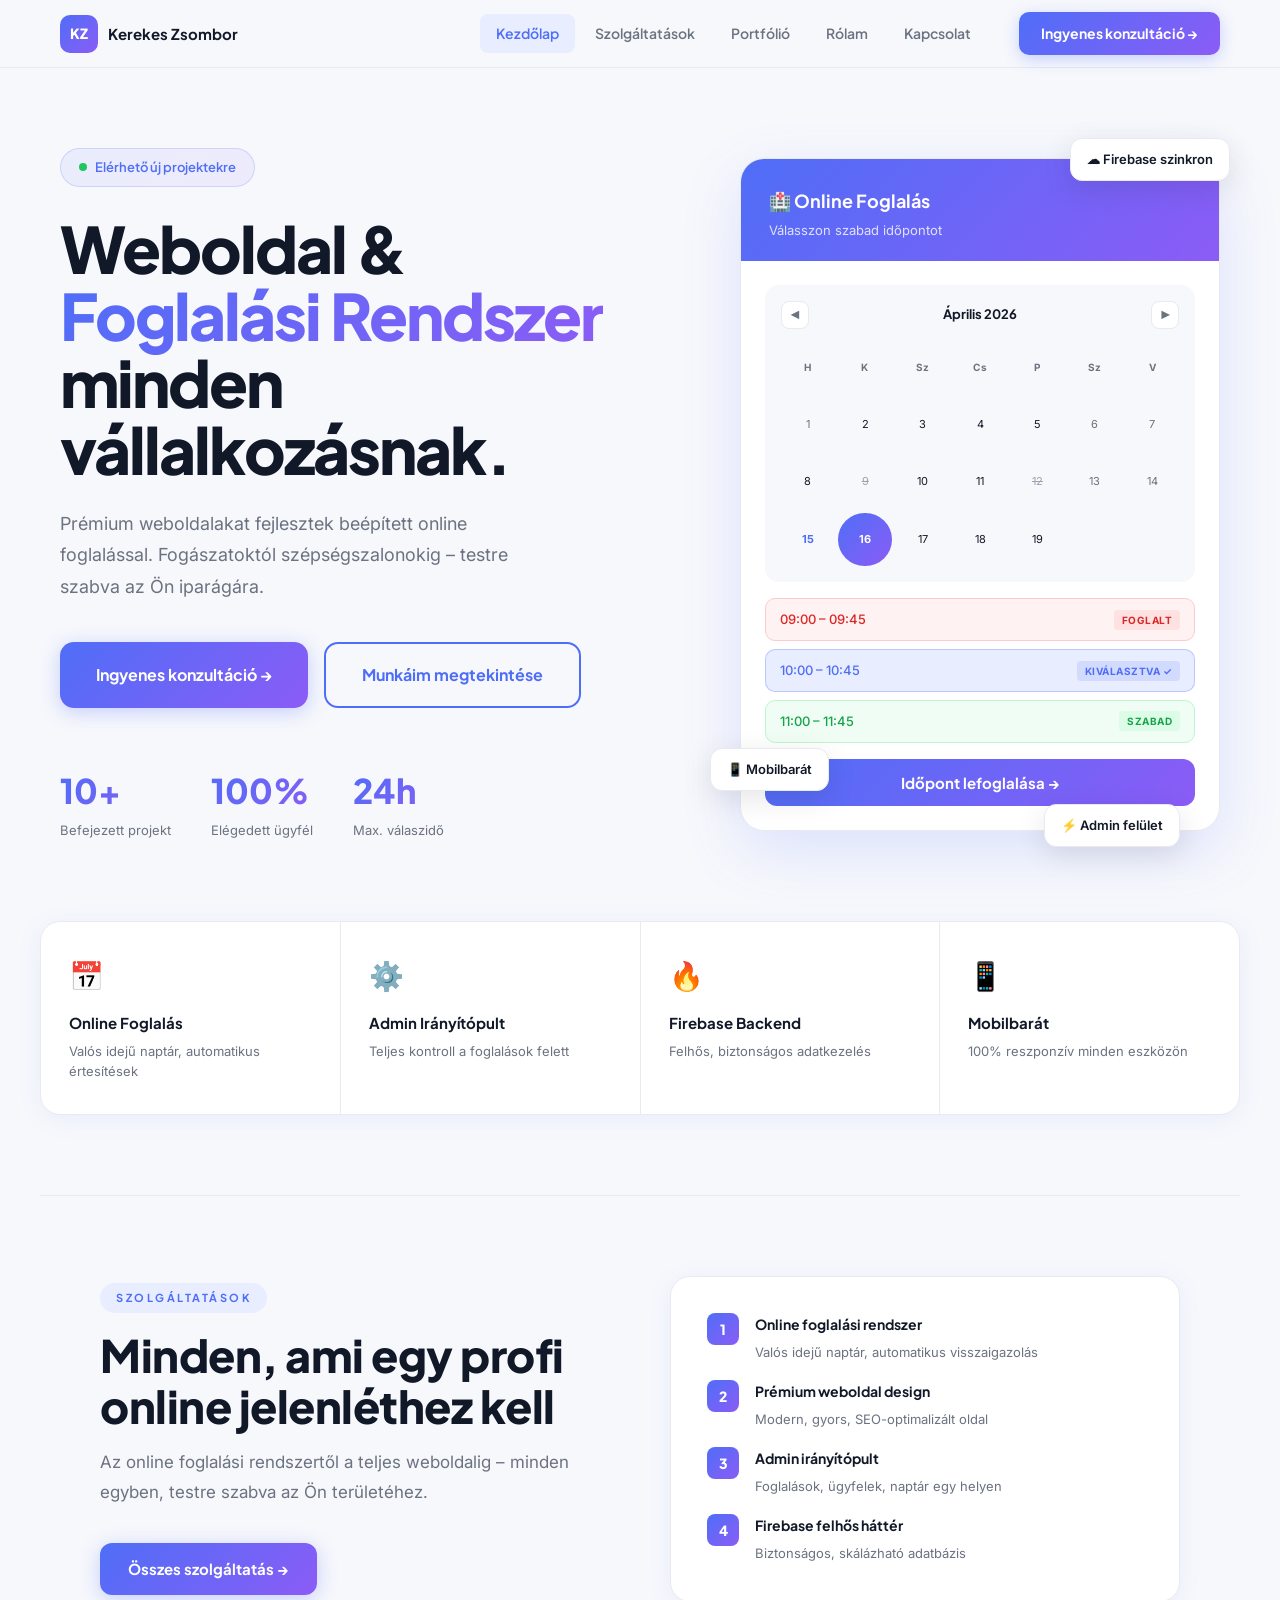
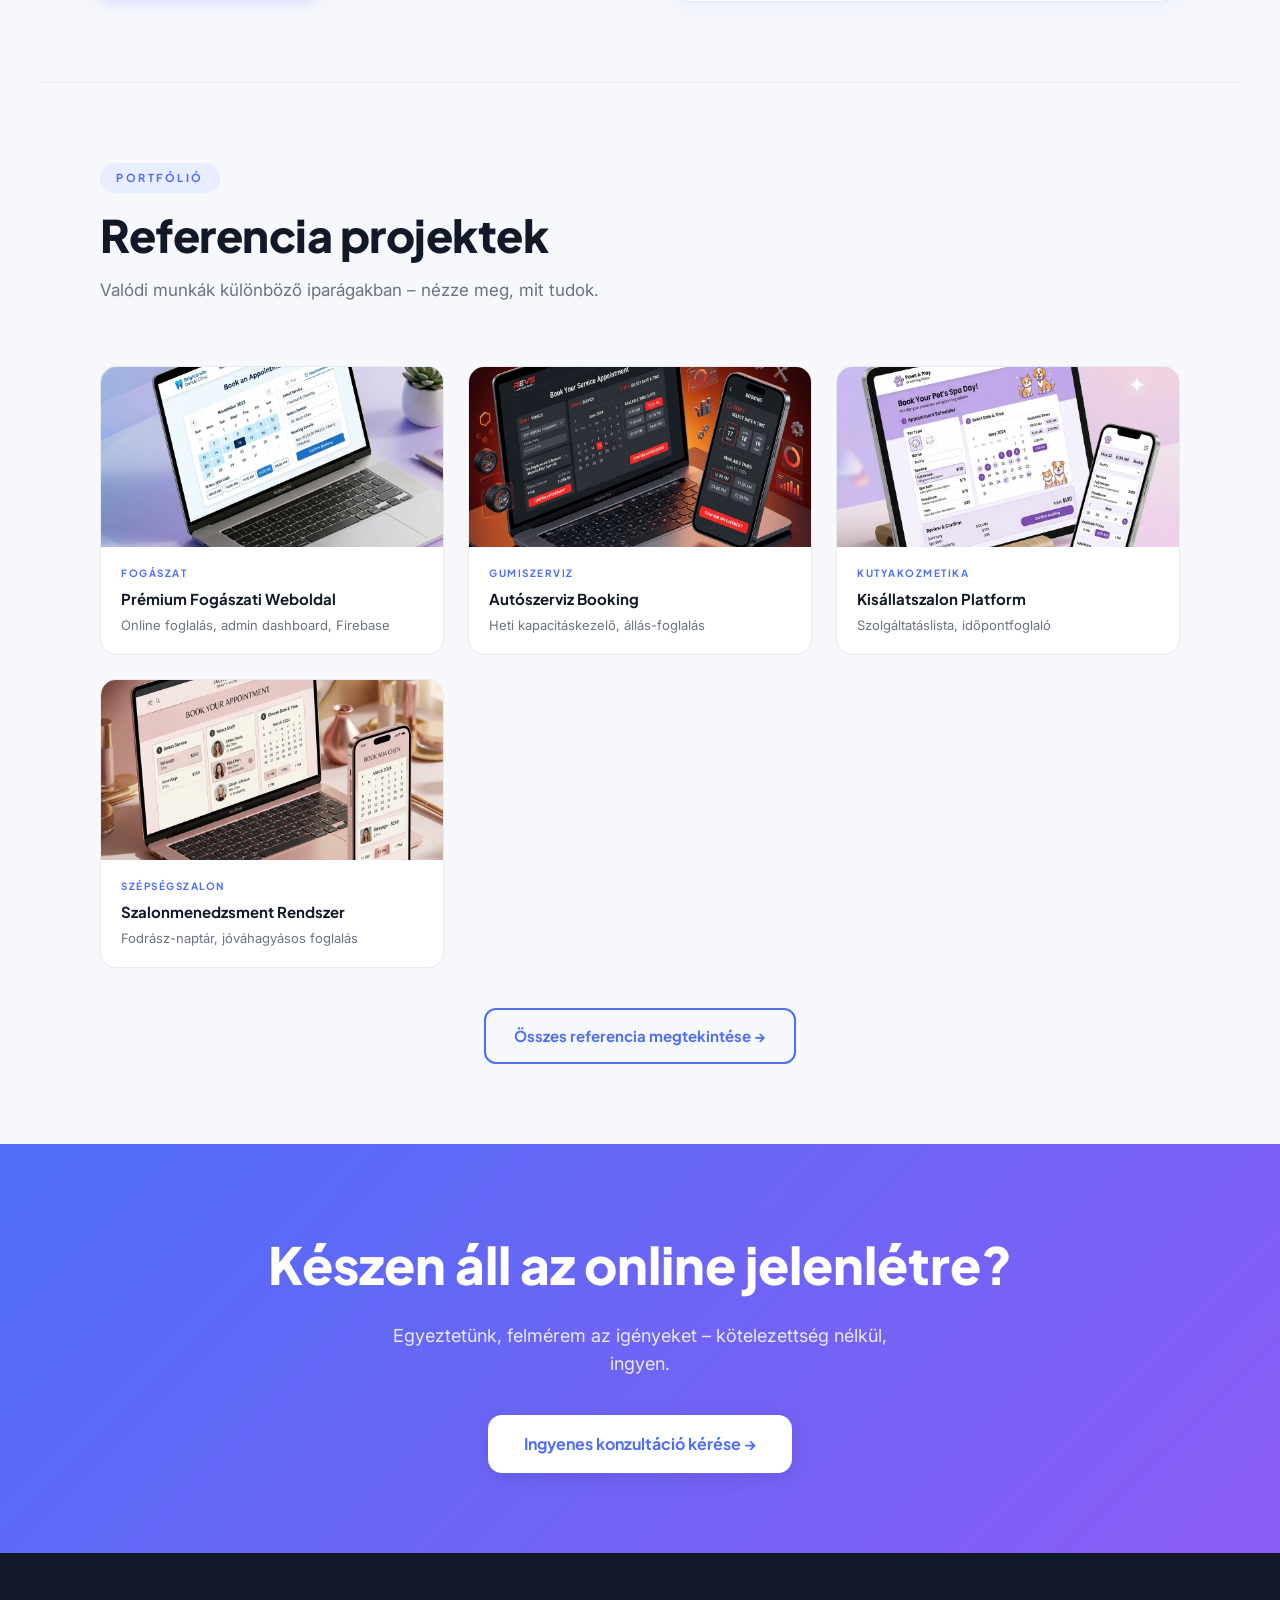
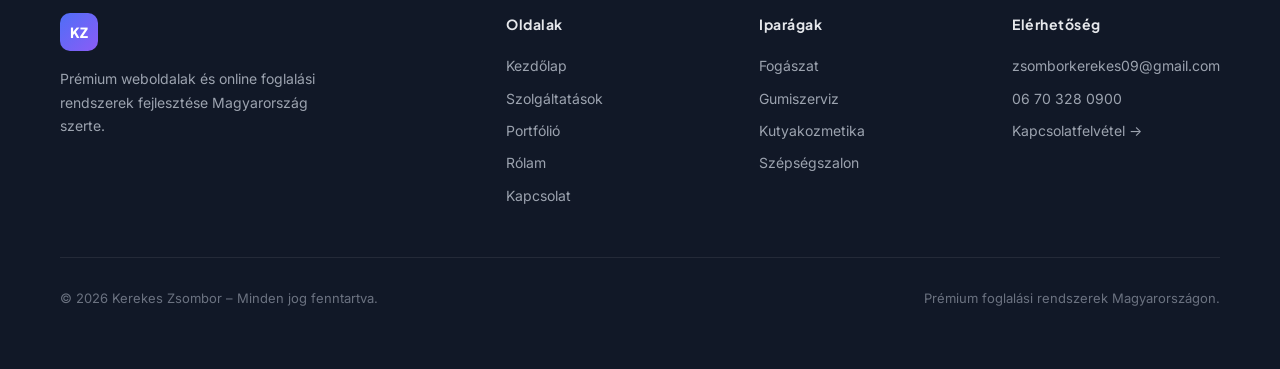
==== index.html @ 72288981 "Kezdeti feltöltés - Portfólió weboldal" ====
<!DOCTYPE html>
<html lang="hu">
<head>
    <meta charset="UTF-8">
    <meta name="viewport" content="width=device-width, initial-scale=1.0">
    <title>Kerekes Zsombor – Webfejlesztő | Online Foglalási Rendszerek</title>
    <meta name="description" content="Kerekes Zsombor webfejlesztő – Prémium online foglalási rendszerek fogászatoknak, gumiszervizeknek, kutyakozmetikusoknak és más vállalkozásoknak.">
    <link rel="stylesheet" href="style.css">
</head>
<body>

<nav class="navbar" id="navbar">
    <a href="index.html" class="nav-logo">
        <div class="logo-mark">KZ</div>
        <span class="logo-name">Kerekes Zsombor</span>
    </a>
    <div class="nav-links">
        <a href="index.html" class="nav-link">Kezdőlap</a>
        <a href="services.html" class="nav-link">Szolgáltatások</a>
        <a href="portfolio.html" class="nav-link">Portfólió</a>
        <a href="about.html" class="nav-link">Rólam</a>
        <a href="contact.html" class="nav-link">Kapcsolat</a>
    </div>
    <a href="contact.html" class="nav-cta">Ingyenes konzultáció →</a>
    <button class="nav-mobile-btn" id="mobileBtn" aria-label="Menü">
        <span></span><span></span><span></span>
    </button>
</nav>
<div class="mobile-menu" id="mobileMenu">
    <a href="index.html" class="nav-link">Kezdőlap</a>
    <a href="services.html" class="nav-link">Szolgáltatások</a>
    <a href="portfolio.html" class="nav-link">Portfólió</a>
    <a href="about.html" class="nav-link">Rólam</a>
    <a href="contact.html" class="nav-link">Kapcsolat</a>
    <a href="contact.html" class="nav-cta">Ingyenes konzultáció →</a>
</div>

<div class="page-wrap">

    <!-- HERO -->
    <section class="hero">
        <div class="hero-left reveal">
            <div class="hero-badge">
                <span class="badge-pulse"></span>
                Elérhető új projektekre
            </div>
            <h1 class="hero-title">
                Weboldal &amp;<br>
                <span class="grad-text">Foglalási Rendszer</span><br>
                minden vállalkozásnak.
            </h1>
            <p class="hero-sub">
                Prémium weboldalakat fejlesztek beépített online foglalással.
                Fogászatoktól szépségszalonokig – testre szabva az Ön iparágára.
            </p>
            <div class="hero-actions">
                <a href="contact.html" class="btn btn-primary btn-lg" id="hero-cta">Ingyenes konzultáció →</a>
                <a href="portfolio.html" class="btn btn-outline btn-lg" id="hero-portfolio">Munkáim megtekintése</a>
            </div>
            <div class="hero-stats">
                <div>
                    <span class="h-stat-num" data-count="10" data-suffix="+">10+</span>
                    <div class="h-stat-label">Befejezett projekt</div>
                </div>
                <div>
                    <span class="h-stat-num" data-count="100" data-suffix="%">100%</span>
                    <div class="h-stat-label">Elégedett ügyfél</div>
                </div>
                <div>
                    <span class="h-stat-num" data-count="24" data-suffix="h">24h</span>
                    <div class="h-stat-label">Max. válaszidő</div>
                </div>
            </div>
        </div>
        <div class="hero-right reveal">
            <div class="booking-card">
                <div class="bc-header">
                    <div class="bc-clinic">🏥 Online Foglalás</div>
                    <div class="bc-sub">Válasszon szabad időpontot</div>
                </div>
                <div class="bc-body">
                    <div class="bc-calendar">
                        <div class="bc-cal-header">
                            <div class="bc-cal-nav">◀</div>
                            <span>Április 2026</span>
                            <div class="bc-cal-nav">▶</div>
                        </div>
                        <div class="bc-grid">
                            <div class="bc-day hd">H</div>
                            <div class="bc-day hd">K</div>
                            <div class="bc-day hd">Sz</div>
                            <div class="bc-day hd">Cs</div>
                            <div class="bc-day hd">P</div>
                            <div class="bc-day hd">Sz</div>
                            <div class="bc-day hd">V</div>
                            <div class="bc-day">1</div>
                            <div class="bc-day avail">2</div>
                            <div class="bc-day avail">3</div>
                            <div class="bc-day avail">4</div>
                            <div class="bc-day avail">5</div>
                            <div class="bc-day">6</div>
                            <div class="bc-day">7</div>
                            <div class="bc-day avail">8</div>
                            <div class="bc-day booked">9</div>
                            <div class="bc-day avail">10</div>
                            <div class="bc-day avail">11</div>
                            <div class="bc-day booked">12</div>
                            <div class="bc-day">13</div>
                            <div class="bc-day">14</div>
                            <div class="bc-day today">15</div>
                            <div class="bc-day sel">16</div>
                            <div class="bc-day avail">17</div>
                            <div class="bc-day avail">18</div>
                            <div class="bc-day avail">19</div>
                        </div>
                    </div>
                    <div class="bc-slots">
                        <div class="bc-slot taken">
                            <span>09:00 – 09:45</span>
                            <span class="bc-slot-badge">Foglalt</span>
                        </div>
                        <div class="bc-slot picked">
                            <span>10:00 – 10:45</span>
                            <span class="bc-slot-badge">Kiválasztva ✓</span>
                        </div>
                        <div class="bc-slot free">
                            <span>11:00 – 11:45</span>
                            <span class="bc-slot-badge">Szabad</span>
                        </div>
                    </div>
                    <button class="bc-btn">Időpont lefoglalása →</button>
                </div>
            </div>
            <div class="hero-chip chip-1">☁ Firebase szinkron</div>
            <div class="hero-chip chip-2">📱 Mobilbarát</div>
            <div class="hero-chip chip-3">⚡ Admin felület</div>
        </div>
    </section>

    <!-- QUICK STRIP -->
    <div class="quick-strip reveal">
        <div class="qs-item">
            <div class="qs-icon">📅</div>
            <h4>Online Foglalás</h4>
            <p>Valós idejű naptár, automatikus értesítések</p>
        </div>
        <div class="qs-item">
            <div class="qs-icon">⚙️</div>
            <h4>Admin Irányítópult</h4>
            <p>Teljes kontroll a foglalások felett</p>
        </div>
        <div class="qs-item">
            <div class="qs-icon">🔥</div>
            <h4>Firebase Backend</h4>
            <p>Felhős, biztonságos adatkezelés</p>
        </div>
        <div class="qs-item">
            <div class="qs-icon">📱</div>
            <h4>Mobilbarát</h4>
            <p>100% reszponzív minden eszközön</p>
        </div>
    </div>

    <!-- TEASER: SERVICES -->
    <div class="teaser reveal">
        <div class="teaser-text">
            <span class="section-tag">SZOLGÁLTATÁSOK</span>
            <h2 class="section-title">Minden, ami egy profi online jelenléthez kell</h2>
            <p class="section-desc">Az online foglalási rendszertől a teljes weboldalig – minden egyben, testre szabva az Ön területéhez.</p>
            <a href="services.html" class="btn btn-primary" style="margin-top: 8px;">Összes szolgáltatás →</a>
        </div>
        <div class="teaser-card">
            <ul class="tc-list">
                <li class="tc-item">
                    <div class="tc-num">1</div>
                    <div class="tc-body">
                        <strong>Online foglalási rendszer</strong>
                        <span>Valós idejű naptár, automatikus visszaigazolás</span>
                    </div>
                </li>
                <li class="tc-item">
                    <div class="tc-num">2</div>
                    <div class="tc-body">
                        <strong>Prémium weboldal design</strong>
                        <span>Modern, gyors, SEO-optimalizált oldal</span>
                    </div>
                </li>
                <li class="tc-item">
                    <div class="tc-num">3</div>
                    <div class="tc-body">
                        <strong>Admin irányítópult</strong>
                        <span>Foglalások, ügyfelek, naptár egy helyen</span>
                    </div>
                </li>
                <li class="tc-item">
                    <div class="tc-num">4</div>
                    <div class="tc-body">
                        <strong>Firebase felhős háttér</strong>
                        <span>Biztonságos, skálázható adatbázis</span>
                    </div>
                </li>
            </ul>
        </div>
    </div>

    <!-- MINI PORTFOLIO PREVIEW -->
    <div class="home-portfolio reveal">
        <div class="section-header">
            <span class="section-tag">PORTFÓLIÓ</span>
            <h2 class="section-title">Referencia projektek</h2>
            <p class="section-desc">Valódi munkák különböző iparágakban – nézze meg, mit tudok.</p>
        </div>
        <div class="hp-grid">
            <div class="hp-card">
                <div class="hp-img"><img src="img_dental.png" alt="Fogászati foglalási rendszer"></div>
                <div class="hp-info">
                    <div class="hp-sector">Fogászat</div>
                    <h4>Prémium Fogászati Weboldal</h4>
                    <p>Online foglalás, admin dashboard, Firebase</p>
                </div>
            </div>
            <div class="hp-card">
                <div class="hp-img"><img src="img_tire.png" alt="Gumiszerviz foglalási rendszer"></div>
                <div class="hp-info">
                    <div class="hp-sector">Gumiszerviz</div>
                    <h4>Autószerviz Booking</h4>
                    <p>Heti kapacitáskezelő, állás-foglalás</p>
                </div>
            </div>
            <div class="hp-card">
                <div class="hp-img"><img src="img_dog.png" alt="Kutyakozmetika webolal"></div>
                <div class="hp-info">
                    <div class="hp-sector">Kutyakozmetika</div>
                    <h4>Kisállatszalon Platform</h4>
                    <p>Szolgáltatáslista, időpontfoglaló</p>
                </div>
            </div>
            <div class="hp-card">
                <div class="hp-img"><img src="img_salon.png" alt="Szépségszalon weboldal"></div>
                <div class="hp-info">
                    <div class="hp-sector">Szépségszalon</div>
                    <h4>Szalonmenedzsment Rendszer</h4>
                    <p>Fodrász-naptár, jóváhagyásos foglalás</p>
                </div>
            </div>
        </div>
        <div style="text-align:center; margin-top: 40px;">
            <a href="portfolio.html" class="btn btn-outline">Összes referencia megtekintése →</a>
        </div>
    </div>

    <!-- HOME CTA -->
    <div class="home-cta reveal">
        <h2>Készen áll az online jelenlétre?</h2>
        <p>Egyeztetünk, felmérem az igényeket – kötelezettség nélkül, ingyen.</p>
        <a href="contact.html" class="btn btn-white btn-lg" id="home-bottom-cta">Ingyenes konzultáció kérése →</a>
    </div>

</div>

<!-- FOOTER -->
<footer class="footer">
    <div class="footer-inner">
        <div class="footer-brand">
            <div class="logo-mark">KZ</div>
            <p style="margin-top: 16px;">Prémium weboldalak és online foglalási rendszerek fejlesztése Magyarország szerte.</p>
        </div>
        <div class="footer-col">
            <h4>Oldalak</h4>
            <a href="index.html">Kezdőlap</a>
            <a href="services.html">Szolgáltatások</a>
            <a href="portfolio.html">Portfólió</a>
            <a href="about.html">Rólam</a>
            <a href="contact.html">Kapcsolat</a>
        </div>
        <div class="footer-col">
            <h4>Iparágak</h4>
            <a href="portfolio.html">Fogászat</a>
            <a href="portfolio.html">Gumiszerviz</a>
            <a href="portfolio.html">Kutyakozmetika</a>
            <a href="portfolio.html">Szépségszalon</a>
        </div>
        <div class="footer-col">
            <h4>Elérhetőség</h4>
            <a href="mailto:zsomborkerekes09@gmail.com">zsomborkerekes09@gmail.com</a>
            <a href="tel:+36703280900">06 70 328 0900</a>
            <a href="contact.html">Kapcsolatfelvétel →</a>
        </div>
    </div>
    <div class="footer-bottom">
        <span>© 2026 Kerekes Zsombor – Minden jog fenntartva.</span>
        <span>Prémium foglalási rendszerek Magyarországon.</span>
    </div>
</footer>

<script src="script.js"></script>
</body>
</html>
---- style.css ----
/* ================================================
   KEREKES ZSOMBOR PORTFOLIO – LIGHT MODERN DESIGN
   ================================================ */

@import url('https://fonts.googleapis.com/css2?family=Plus+Jakarta+Sans:wght@300;400;500;600;700;800&family=Inter:wght@300;400;500;600&display=swap');

:root {
    --blue:       #4f6ef7;
    --blue-dark:  #3a56e0;
    --blue-light: #e8edff;
    --indigo:     #6366f1;
    --purple:     #8b5cf6;
    --bg:         #f7f8fc;
    --surface:    #ffffff;
    --border:     #e8eaf0;
    --border2:    #d1d5e8;
    --text:       #111827;
    --text2:      #374151;
    --muted:      #6b7280;
    --muted2:     #9ca3af;
    --radius:     18px;
    --radius-sm:  10px;
    --shadow:     0 4px 24px rgba(79,110,247,0.08);
    --shadow-md:  0 8px 40px rgba(79,110,247,0.12);
    --shadow-lg:  0 20px 60px rgba(79,110,247,0.16);
    --transition: all 0.3s cubic-bezier(0.4,0,0.2,1);
    --font:       'Plus Jakarta Sans', sans-serif;
    --font2:      'Inter', sans-serif;
}

*, *::before, *::after { margin: 0; padding: 0; box-sizing: border-box; }
html { scroll-behavior: smooth; font-size: 16px; }

body {
    background: var(--bg);
    color: var(--text);
    font-family: var(--font2);
    line-height: 1.6;
    overflow-x: hidden;
}

a { color: inherit; text-decoration: none; }
img { max-width: 100%; display: block; }
button, input, select, textarea { font-family: inherit; }

/* ── SCROLLBAR ── */
::-webkit-scrollbar { width: 6px; }
::-webkit-scrollbar-track { background: var(--bg); }
::-webkit-scrollbar-thumb { background: var(--blue); border-radius: 3px; }

/* ========== NAVBAR ========== */
.navbar {
    position: fixed; top: 0; left: 0; right: 0;
    height: 68px;
    background: rgba(247,248,252,0.85);
    backdrop-filter: blur(20px);
    -webkit-backdrop-filter: blur(20px);
    border-bottom: 1px solid var(--border);
    display: flex; align-items: center;
    padding: 0 60px;
    z-index: 1000;
    transition: var(--transition);
}
.navbar.solid {
    background: rgba(255,255,255,0.97);
    box-shadow: 0 2px 20px rgba(0,0,0,0.05);
}
.nav-logo {
    display: flex; align-items: center; gap: 10px;
    text-decoration: none; color: var(--text);
    flex-shrink: 0;
}
.logo-mark {
    width: 38px; height: 38px;
    background: linear-gradient(135deg, var(--blue), var(--purple));
    border-radius: 10px;
    display: flex; align-items: center; justify-content: center;
    font-family: var(--font); font-weight: 800; font-size: 14px;
    color: #fff; letter-spacing: 0.5px;
}
.logo-name {
    font-family: var(--font); font-weight: 700; font-size: 15px;
    color: var(--text);
}
.nav-links {
    display: flex; align-items: center; gap: 4px;
    margin-left: auto; margin-right: 32px;
}
.nav-link {
    display: flex; align-items: center;
    padding: 8px 16px;
    border-radius: 8px;
    font-family: var(--font); font-weight: 600; font-size: 14px;
    color: var(--muted);
    transition: var(--transition);
}
.nav-link:hover { color: var(--blue); background: var(--blue-light); }
.nav-link.active { color: var(--blue); background: var(--blue-light); }
.nav-cta {
    display: inline-flex; align-items: center;
    padding: 10px 22px;
    background: linear-gradient(135deg, var(--blue), var(--purple));
    color: #fff;
    font-family: var(--font); font-weight: 700; font-size: 14px;
    border-radius: 10px;
    transition: var(--transition);
    box-shadow: 0 4px 16px rgba(79,110,247,0.3);
}
.nav-cta:hover {
    transform: translateY(-1px);
    box-shadow: 0 8px 24px rgba(79,110,247,0.4);
}
.nav-mobile-btn {
    display: none; background: none; border: 1px solid var(--border);
    border-radius: 8px; padding: 8px 10px; cursor: pointer;
    margin-left: auto; flex-direction: column; gap: 4px;
}
.nav-mobile-btn span {
    display: block; width: 20px; height: 2px;
    background: var(--text); border-radius: 2px; transition: var(--transition);
}

/* Mobile menu */
.mobile-menu {
    display: none;
    position: fixed; inset: 0; top: 68px;
    background: #fff;
    flex-direction: column; align-items: center; justify-content: center;
    gap: 8px; z-index: 999; padding: 40px;
}
.mobile-menu.open { display: flex; }
.mobile-menu .nav-link {
    font-size: 24px; padding: 12px 32px; width: 100%; justify-content: center;
}
.mobile-menu .nav-cta { font-size: 18px; padding: 14px 40px; margin-top: 16px; }

/* ========== PAGE WRAPPER ========== */
.page-wrap {
    padding-top: 68px;
    min-height: 100vh;
}

/* ========== BUTTONS ========== */
.btn {
    display: inline-flex; align-items: center; gap: 8px;
    font-family: var(--font); font-weight: 700; font-size: 15px;
    border-radius: 12px; padding: 14px 28px;
    transition: var(--transition); cursor: pointer; border: none;
    text-decoration: none;
}
.btn-primary {
    background: linear-gradient(135deg, var(--blue), var(--purple));
    color: #fff;
    box-shadow: 0 4px 20px rgba(79,110,247,0.3);
}
.btn-primary:hover {
    transform: translateY(-2px);
    box-shadow: 0 8px 30px rgba(79,110,247,0.45);
}
.btn-outline {
    background: transparent; color: var(--blue);
    border: 2px solid var(--blue);
}
.btn-outline:hover { background: var(--blue-light); }
.btn-white {
    background: #fff; color: var(--blue);
    box-shadow: 0 4px 20px rgba(0,0,0,0.1);
}
.btn-white:hover {
    transform: translateY(-2px);
    box-shadow: 0 8px 30px rgba(0,0,0,0.15);
}
.btn-lg { padding: 18px 36px; font-size: 16px; border-radius: 14px; }
.btn-sm { padding: 10px 20px; font-size: 13px; border-radius: 8px; }

/* ========== SECTION HEADER ========== */
.section-tag {
    display: inline-block;
    background: var(--blue-light);
    color: var(--blue);
    font-family: var(--font);
    font-size: 11px; font-weight: 700; letter-spacing: 2.5px;
    padding: 6px 16px; border-radius: 100px;
    margin-bottom: 16px; text-transform: uppercase;
}
.section-title {
    font-family: var(--font);
    font-size: clamp(28px, 3.5vw, 46px);
    font-weight: 800; letter-spacing: -0.5px;
    line-height: 1.15; color: var(--text);
    margin-bottom: 16px;
}
.section-desc {
    font-size: 17px; color: var(--muted);
    max-width: 520px; line-height: 1.75;
}
.section-header { margin-bottom: 60px; }
.section-header.center {
    text-align: center;
}
.section-header.center .section-desc { margin: 0 auto; }

/* ========== REVEAL ========== */
.reveal {
    opacity: 0;
    transform: translateY(30px);
    transition: opacity 0.7s cubic-bezier(0.4,0,0.2,1),
                transform 0.7s cubic-bezier(0.4,0,0.2,1);
}
.reveal.visible { opacity: 1; transform: translateY(0); }

/* ========== FOOTER ========== */
.footer {
    background: var(--text);
    color: #fff;
    padding: 60px;
}
.footer-inner {
    max-width: 1200px; margin: 0 auto;
    display: grid; grid-template-columns: 2fr 1fr 1fr 1fr;
    gap: 60px;
}
.footer-brand .logo-mark { margin-bottom: 16px; }
.footer-brand p {
    color: #9ca3af; font-size: 14px; line-height: 1.7; max-width: 280px;
}
.footer-col h4 {
    font-family: var(--font); font-weight: 700; font-size: 14px;
    margin-bottom: 20px; color: #e5e7eb;
    letter-spacing: 0.5px;
}
.footer-col a {
    display: block; color: #9ca3af; font-size: 14px;
    margin-bottom: 10px; transition: var(--transition);
}
.footer-col a:hover { color: #fff; padding-left: 4px; }
.footer-bottom {
    max-width: 1200px; margin: 40px auto 0;
    padding-top: 30px; border-top: 1px solid rgba(255,255,255,0.08);
    display: flex; justify-content: space-between; align-items: center;
    color: #6b7280; font-size: 13px;
}

/* ========== HERO (index) ========== */
.hero {
    min-height: calc(100vh - 68px);
    display: flex; align-items: center;
    padding: 80px 60px;
    max-width: 1300px; margin: 0 auto;
    gap: 80px;
}
.hero-left { flex: 1; }
.hero-badge {
    display: inline-flex; align-items: center; gap: 8px;
    background: linear-gradient(135deg, rgba(79,110,247,0.08), rgba(139,92,246,0.08));
    border: 1px solid rgba(79,110,247,0.2);
    padding: 8px 18px; border-radius: 100px;
    font-size: 13px; font-weight: 600; color: var(--blue);
    margin-bottom: 28px; font-family: var(--font);
}
.badge-pulse {
    width: 8px; height: 8px; background: #22c55e;
    border-radius: 50%; animation: pulse 2s infinite;
}
@keyframes pulse {
    0%, 100% { box-shadow: 0 0 0 0 rgba(34,197,94,0.4); }
    50% { box-shadow: 0 0 0 8px rgba(34,197,94,0); }
}
.hero-title {
    font-family: var(--font);
    font-size: clamp(40px, 5vw, 68px);
    font-weight: 800; letter-spacing: -2px;
    line-height: 1.05; color: var(--text);
    margin-bottom: 24px;
}
.grad-text {
    background: linear-gradient(135deg, var(--blue), var(--purple));
    -webkit-background-clip: text; -webkit-text-fill-color: transparent;
    background-clip: text;
}
.hero-sub {
    font-size: 18px; color: var(--muted);
    max-width: 500px; line-height: 1.75; margin-bottom: 40px;
}
.hero-actions { display: flex; gap: 16px; flex-wrap: wrap; margin-bottom: 56px; }
.hero-stats {
    display: flex; gap: 40px; flex-wrap: wrap;
}
.h-stat-num {
    font-family: var(--font); font-size: 34px; font-weight: 800;
    color: var(--text); display: block;
    background: linear-gradient(135deg, var(--blue), var(--purple));
    -webkit-background-clip: text; -webkit-text-fill-color: transparent;
    background-clip: text;
}
.h-stat-label { font-size: 13px; color: var(--muted); margin-top: 2px; }
.hero-right { flex: 0 0 480px; position: relative; }

/* Booking mockup */
.booking-card {
    background: #fff;
    border-radius: 24px;
    box-shadow: var(--shadow-lg);
    overflow: hidden;
    border: 1px solid var(--border);
}
.bc-header {
    background: linear-gradient(135deg, var(--blue), var(--purple));
    padding: 28px 28px 20px;
    color: #fff;
}
.bc-clinic { font-family: var(--font); font-weight: 700; font-size: 18px; }
.bc-sub { font-size: 13px; opacity: 0.8; margin-top: 4px; }
.bc-body { padding: 24px; }
.bc-calendar {
    background: var(--bg);
    border-radius: 14px;
    padding: 16px;
    margin-bottom: 16px;
}
.bc-cal-header {
    display: flex; justify-content: space-between; align-items: center;
    font-family: var(--font); font-weight: 700; font-size: 13px;
    color: var(--text); margin-bottom: 12px;
}
.bc-cal-nav {
    width: 28px; height: 28px; border-radius: 8px;
    background: #fff; border: 1px solid var(--border);
    display: flex; align-items: center; justify-content: center;
    font-size: 11px; color: var(--muted); cursor: pointer;
}
.bc-grid {
    display: grid; grid-template-columns: repeat(7, 1fr); gap: 4px;
}
.bc-day {
    aspect-ratio: 1; border-radius: 8px;
    display: flex; align-items: center; justify-content: center;
    font-size: 11px; color: var(--muted);
}
.bc-day.hd { font-weight: 700; font-size: 10px; letter-spacing: 0.5px; }
.bc-day.avail { color: var(--text); cursor: pointer; }
.bc-day.avail:hover { background: var(--blue-light); color: var(--blue); }
.bc-day.booked { color: var(--muted2); text-decoration: line-through; }
.bc-day.sel {
    background: linear-gradient(135deg, var(--blue), var(--purple));
    color: #fff; font-weight: 700; border-radius: 50%;
}
.bc-day.today { color: var(--blue); font-weight: 700; }
.bc-slots { display: flex; flex-direction: column; gap: 8px; margin-bottom: 16px; }
.bc-slot {
    display: flex; align-items: center; justify-content: space-between;
    padding: 10px 14px; border-radius: 10px;
    font-size: 13px; font-weight: 500;
}
.bc-slot.free {
    background: #f0fdf4; color: #16a34a;
    border: 1px solid #bbf7d0;
}
.bc-slot.taken {
    background: #fef2f2; color: #dc2626;
    border: 1px solid #fecaca;
}
.bc-slot.picked {
    background: var(--blue-light); color: var(--blue);
    border: 1px solid rgba(79,110,247,0.3);
}
.bc-slot-badge {
    font-size: 10px; font-weight: 700; text-transform: uppercase;
    letter-spacing: 0.5px; padding: 2px 8px; border-radius: 4px;
}
.bc-slot.free .bc-slot-badge { background: #dcfce7; color: #16a34a; }
.bc-slot.taken .bc-slot-badge { background: #fee2e2; color: #dc2626; }
.bc-slot.picked .bc-slot-badge { background: rgba(79,110,247,0.15); color: var(--blue); }
.bc-btn {
    width: 100%; padding: 14px;
    background: linear-gradient(135deg, var(--blue), var(--purple));
    color: #fff; border: none; border-radius: 12px;
    font-family: var(--font); font-weight: 700; font-size: 15px;
    cursor: pointer; transition: var(--transition);
}
.bc-btn:hover { transform: translateY(-1px); box-shadow: 0 6px 20px rgba(79,110,247,0.35); }
/* Floating chips */
.hero-chip {
    position: absolute;
    background: #fff; border-radius: 12px;
    padding: 10px 16px; font-size: 13px; font-weight: 600;
    box-shadow: 0 8px 30px rgba(0,0,0,0.1);
    display: flex; align-items: center; gap: 8px;
    border: 1px solid var(--border);
    animation: chipFloat 4s ease-in-out infinite;
    color: var(--text); white-space: nowrap;
}
.chip-1 { top: -20px; right: -10px; animation-delay: 0s; }
.chip-2 { bottom: 40px; left: -30px; animation-delay: -2s; }
.chip-3 { bottom: -16px; right: 40px; animation-delay: -1s; }
@keyframes chipFloat {
    0%, 100% { transform: translateY(0); }
    50% { transform: translateY(-8px); }
}

/* ========== SERVICES PAGE ========== */
.services-hero {
    background: linear-gradient(135deg, #eef2ff 0%, #f5f3ff 100%);
    padding: 80px 60px 60px;
    text-align: center;
    border-bottom: 1px solid var(--border);
}
.services-grid {
    max-width: 1200px; margin: 0 auto;
    display: grid; grid-template-columns: repeat(auto-fit, minmax(280px, 1fr));
    gap: 28px; padding: 80px 60px;
}
.svc-card {
    background: #fff; border-radius: var(--radius);
    padding: 36px 28px; border: 1px solid var(--border);
    transition: var(--transition); position: relative; overflow: hidden;
}
.svc-card::before {
    content: ''; position: absolute; top: 0; left: 0; right: 0; height: 4px;
    background: linear-gradient(90deg, var(--blue), var(--purple));
    opacity: 0; transition: var(--transition);
}
.svc-card:hover {
    transform: translateY(-6px);
    box-shadow: var(--shadow-lg);
    border-color: transparent;
}
.svc-card:hover::before { opacity: 1; }
.svc-icon-wrap {
    width: 56px; height: 56px; border-radius: 14px;
    background: var(--blue-light); display: flex;
    align-items: center; justify-content: center;
    font-size: 26px; margin-bottom: 24px;
}
.svc-card h3 {
    font-family: var(--font); font-weight: 800; font-size: 20px;
    margin-bottom: 12px; color: var(--text);
}
.svc-card p { color: var(--muted); font-size: 14px; line-height: 1.7; margin-bottom: 24px; }
.svc-features { list-style: none; display: flex; flex-direction: column; gap: 10px; }
.svc-features li {
    font-size: 14px; color: var(--text2); display: flex; align-items: center; gap: 10px;
}
.svc-features li::before {
    content: ''; width: 6px; height: 6px; border-radius: 50%;
    background: linear-gradient(135deg, var(--blue), var(--purple)); flex-shrink: 0;
}
.svc-hot {
    display: inline-block;
    background: linear-gradient(135deg, var(--blue), var(--purple));
    color: #fff; font-size: 10px; font-weight: 700; letter-spacing: 1px;
    padding: 4px 12px; border-radius: 100px; margin-bottom: 16px;
    font-family: var(--font);
}
.services-cta {
    background: linear-gradient(135deg, var(--blue), var(--purple));
    margin: 0 60px 80px; border-radius: 24px;
    padding: 60px; text-align: center; color: #fff;
    max-width: calc(1200px); margin-left: auto; margin-right: auto;
    margin-bottom: 80px;
}
.services-cta h2 {
    font-family: var(--font); font-size: clamp(28px,3vw,40px);
    font-weight: 800; margin-bottom: 16px;
}
.services-cta p { opacity: 0.85; font-size: 17px; margin-bottom: 32px; }

/* ========== PORTFOLIO PAGE ========== */
.portfolio-hero {
    background: linear-gradient(135deg, #eef2ff 0%, #f5f3ff 100%);
    padding: 80px 60px 60px;
    text-align: center;
    border-bottom: 1px solid var(--border);
}
.portfolio-grid {
    max-width: 1200px; margin: 0 auto;
    display: grid; grid-template-columns: 1fr 1fr;
    gap: 32px; padding: 80px 60px;
}
.proj-card {
    background: #fff; border-radius: var(--radius);
    overflow: hidden; border: 1px solid var(--border);
    transition: var(--transition); position: relative;
}
.proj-card:hover {
    transform: translateY(-8px);
    box-shadow: var(--shadow-lg);
    border-color: transparent;
}
.proj-img-wrap {
    position: relative; overflow: hidden; height: 260px;
}
.proj-img-wrap img {
    width: 100%; height: 100%; object-fit: cover;
    transition: transform 0.5s ease;
}
.proj-card:hover .proj-img-wrap img { transform: scale(1.04); }
.proj-sector {
    position: absolute; top: 16px; left: 16px;
    background: rgba(255,255,255,0.95);
    backdrop-filter: blur(8px);
    border-radius: 8px; padding: 5px 14px;
    font-family: var(--font); font-weight: 700;
    font-size: 11px; letter-spacing: 1.5px; text-transform: uppercase;
    color: var(--blue);
}
.proj-body { padding: 28px; }
.proj-tags { display: flex; gap: 8px; flex-wrap: wrap; margin-bottom: 14px; }
.ptag {
    background: var(--blue-light); color: var(--blue);
    font-size: 11px; font-weight: 700; font-family: var(--font);
    padding: 4px 12px; border-radius: 6px;
}
.proj-body h3 {
    font-family: var(--font); font-weight: 800; font-size: 22px;
    color: var(--text); margin-bottom: 10px;
}
.proj-body p { color: var(--muted); font-size: 14px; line-height: 1.7; margin-bottom: 20px; }
.proj-features {
    display: flex; flex-direction: column; gap: 8px; margin-bottom: 24px;
}
.proj-feat {
    display: flex; align-items: center; gap: 10px;
    font-size: 13px; color: var(--text2);
}
.proj-feat::before {
    content: '✓'; width: 20px; height: 20px; border-radius: 50%;
    background: #f0fdf4; color: #16a34a; font-size: 11px;
    display: flex; align-items: center; justify-content: center;
    flex-shrink: 0; font-weight: 700;
}

/* ========== PROCESS/ABOUT PAGE ========== */
.process-hero {
    background: linear-gradient(135deg, #eef2ff 0%, #f5f3ff 100%);
    padding: 80px 60px 60px;
    text-align: center;
    border-bottom: 1px solid var(--border);
}
.process-section {
    max-width: 900px; margin: 0 auto; padding: 80px 60px;
}
.process-steps { display: flex; flex-direction: column; gap: 0; }
.p-step {
    display: flex; gap: 40px; align-items: flex-start;
    padding: 40px 0; border-bottom: 1px solid var(--border);
    position: relative;
}
.p-step:last-child { border-bottom: none; }
.p-step-left {
    flex-shrink: 0; display: flex; flex-direction: column; align-items: center;
}
.p-num {
    width: 56px; height: 56px; border-radius: 50%;
    background: linear-gradient(135deg, var(--blue), var(--purple));
    color: #fff; font-family: var(--font); font-weight: 800; font-size: 20px;
    display: flex; align-items: center; justify-content: center;
    box-shadow: 0 4px 20px rgba(79,110,247,0.3);
    flex-shrink: 0;
}
.p-line {
    width: 2px; flex: 1; min-height: 40px;
    background: linear-gradient(to bottom, rgba(79,110,247,0.3), transparent);
    margin: 12px 0;
}
.p-step-content { padding-top: 10px; }
.p-step-content h3 {
    font-family: var(--font); font-weight: 800; font-size: 22px;
    color: var(--text); margin-bottom: 10px;
}
.p-step-content p { color: var(--muted); font-size: 15px; line-height: 1.75; margin-bottom: 16px; }
.p-detail {
    background: var(--bg); border-radius: 12px; padding: 16px 20px;
    border: 1px solid var(--border);
}
.p-detail ul { list-style: none; display: flex; flex-direction: column; gap: 8px; }
.p-detail li {
    font-size: 14px; color: var(--text2);
    display: flex; align-items: center; gap: 10px;
}
.p-detail li::before {
    content: '→'; color: var(--blue); font-weight: 700; font-size: 14px;
}
.about-intro {
    max-width: 1100px; margin: 0 auto; padding: 80px 60px 0;
    display: grid; grid-template-columns: 1fr 1fr; gap: 80px; align-items: center;
}
.about-visual {
    background: linear-gradient(135deg, var(--blue-light), #f5f3ff);
    border-radius: 24px; padding: 48px;
    display: flex; flex-direction: column; align-items: center; text-align: center;
    border: 1px solid var(--border);
}
.av-icon { font-size: 80px; margin-bottom: 20px; }
.av-name {
    font-family: var(--font); font-weight: 800; font-size: 26px; margin-bottom: 8px;
}
.av-role { color: var(--muted); font-size: 15px; margin-bottom: 28px; }
.av-badges { display: flex; flex-wrap: wrap; gap: 10px; justify-content: center; }
.av-badge {
    background: #fff; border: 1px solid var(--border);
    border-radius: 8px; padding: 8px 16px;
    font-size: 13px; font-weight: 600; color: var(--blue);
    font-family: var(--font);
}
.about-text h2 {
    font-family: var(--font); font-weight: 800; font-size: 34px;
    letter-spacing: -0.5px; margin-bottom: 20px; line-height: 1.2;
}
.about-text > p {
    color: var(--muted); font-size: 16px; line-height: 1.8; margin-bottom: 28px;
}
.about-stats { display: grid; grid-template-columns: 1fr 1fr; gap: 20px; }
.a-stat {
    background: #fff; border-radius: 14px; padding: 20px;
    border: 1px solid var(--border); text-align: center;
}
.a-stat-num {
    font-family: var(--font); font-size: 32px; font-weight: 800; display: block;
    background: linear-gradient(135deg, var(--blue), var(--purple));
    -webkit-background-clip: text; -webkit-text-fill-color: transparent;
    background-clip: text;
}
.a-stat-label { font-size: 13px; color: var(--muted); margin-top: 4px; }
.industries-section {
    max-width: 1100px; margin: 0 auto; padding: 60px 60px 80px;
}
.industries-grid {
    display: grid; grid-template-columns: repeat(auto-fit, minmax(200px, 1fr));
    gap: 20px;
}
.ind-card {
    background: #fff; border-radius: 16px; padding: 28px 20px;
    text-align: center; border: 1px solid var(--border);
    transition: var(--transition);
}
.ind-card:hover {
    border-color: rgba(79,110,247,0.3);
    box-shadow: var(--shadow-md);
    transform: translateY(-4px);
}
.ind-icon { font-size: 36px; margin-bottom: 12px; }
.ind-name {
    font-family: var(--font); font-weight: 700; font-size: 15px;
    color: var(--text);
}
.ind-desc { font-size: 13px; color: var(--muted); margin-top: 6px; line-height: 1.5; }

/* ========== CONTACT PAGE ========== */
.contact-hero {
    background: linear-gradient(135deg, #eef2ff 0%, #f5f3ff 100%);
    padding: 80px 60px 60px;
    text-align: center;
    border-bottom: 1px solid var(--border);
}
.contact-grid {
    max-width: 1100px; margin: 0 auto;
    display: grid; grid-template-columns: 1fr 1.5fr;
    gap: 60px; padding: 80px 60px;
    align-items: start;
}
.contact-info { display: flex; flex-direction: column; gap: 0; }
.ci-card {
    display: flex; align-items: center; gap: 20px;
    padding: 24px 0; border-bottom: 1px solid var(--border);
}
.ci-card:last-child { border-bottom: none; }
.ci-icon-wrap {
    width: 52px; height: 52px; border-radius: 14px;
    background: var(--blue-light);
    display: flex; align-items: center; justify-content: center;
    font-size: 22px; flex-shrink: 0;
}
.ci-label { font-size: 11px; color: var(--muted); text-transform: uppercase; letter-spacing: 1.5px; margin-bottom: 4px; font-weight: 600; }
.ci-val { font-size: 16px; font-weight: 600; color: var(--text); }
.ci-val a { color: var(--blue); }
.contact-form-wrap {
    background: #fff; border-radius: 24px; padding: 40px;
    border: 1px solid var(--border); box-shadow: var(--shadow);
}
.contact-form-wrap h3 {
    font-family: var(--font); font-weight: 800; font-size: 22px;
    margin-bottom: 28px; color: var(--text);
}
.form-grid { display: grid; grid-template-columns: 1fr 1fr; gap: 16px; }
.form-group { display: flex; flex-direction: column; gap: 8px; margin-bottom: 16px; }
.form-group.full { grid-column: 1 / -1; }
.form-group label {
    font-size: 13px; font-weight: 600; color: var(--text2);
    font-family: var(--font);
}
.form-group input,
.form-group select,
.form-group textarea {
    padding: 13px 16px;
    background: var(--bg); border: 1.5px solid var(--border);
    border-radius: 10px; font-size: 15px; color: var(--text);
    transition: var(--transition); outline: none; resize: vertical;
}
.form-group input:focus,
.form-group select:focus,
.form-group textarea:focus {
    border-color: var(--blue);
    background: #fff;
    box-shadow: 0 0 0 3px rgba(79,110,247,0.1);
}
.form-group input::placeholder,
.form-group textarea::placeholder { color: var(--muted2); }
.form-submit {
    width: 100%; padding: 16px;
    background: linear-gradient(135deg, var(--blue), var(--purple));
    color: #fff; border: none; border-radius: 12px;
    font-family: var(--font); font-weight: 700; font-size: 16px;
    cursor: pointer; transition: var(--transition);
    margin-top: 8px;
}
.form-submit:hover {
    transform: translateY(-2px);
    box-shadow: 0 8px 24px rgba(79,110,247,0.4);
}
.form-success {
    display: none; text-align: center; padding: 20px;
    background: #f0fdf4; border-radius: 12px; border: 1px solid #bbf7d0;
    color: #16a34a; font-weight: 600; margin-top: 16px;
    font-size: 15px;
}
.form-success.show { display: block; }
.contact-map {
    max-width: 1100px; margin: 0 60px 80px;
    background: linear-gradient(135deg, var(--blue), var(--purple));
    border-radius: 24px; padding: 56px;
    display: flex; justify-content: space-between; align-items: center;
    gap: 40px; flex-wrap: wrap;
    margin-left: auto; margin-right: auto;
}
.contact-map h2 {
    font-family: var(--font); font-size: 32px; font-weight: 800;
    color: #fff; margin-bottom: 12px;
}
.contact-map p { color: rgba(255,255,255,0.8); font-size: 16px; }

/* ========== HOME SECTIONS ========== */
.home-sections {
    max-width: 1300px;
    margin: 0 auto; padding: 0 60px;
}
/* Quick intro strip */
.quick-strip {
    display: flex; gap: 0;
    background: #fff; border-radius: 20px; overflow: hidden;
    border: 1px solid var(--border); box-shadow: var(--shadow);
    margin: 0 60px 80px;
    max-width: 1200px; margin-left: auto; margin-right: auto;
    margin-bottom: 80px;
}
.qs-item {
    flex: 1; padding: 32px 28px;
    border-right: 1px solid var(--border);
    display: flex; flex-direction: column; align-items: flex-start;
    transition: var(--transition);
}
.qs-item:last-child { border-right: none; }
.qs-item:hover { background: var(--bg); }
.qs-icon { font-size: 28px; margin-bottom: 12px; }
.qs-item h4 { font-family: var(--font); font-weight: 700; font-size: 15px; margin-bottom: 6px; }
.qs-item p { color: var(--muted); font-size: 13px; line-height: 1.6; }
/* Teaser sections */
.teaser {
    display: grid; grid-template-columns: 1fr 1fr;
    gap: 60px; align-items: center;
    padding: 80px 60px;
    max-width: 1200px; margin: 0 auto;
    border-top: 1px solid var(--border);
}
.teaser.rev { direction: rtl; }
.teaser.rev > * { direction: ltr; }
.teaser-text .section-desc { margin-bottom: 28px; }
.teaser-visual {
    border-radius: 20px; overflow: hidden;
    box-shadow: var(--shadow-lg);
}
.teaser-visual img { width: 100%; height: 300px; object-fit: cover; }
.teaser-card {
    background: #fff; border-radius: 20px;
    padding: 36px; border: 1px solid var(--border);
    box-shadow: var(--shadow);
}
.tc-list { list-style: none; display: flex; flex-direction: column; gap: 16px; }
.tc-item {
    display: flex; align-items: flex-start; gap: 16px;
}
.tc-num {
    width: 32px; height: 32px; border-radius: 8px; flex-shrink: 0;
    background: linear-gradient(135deg, var(--blue), var(--purple));
    color: #fff; font-family: var(--font); font-weight: 800; font-size: 14px;
    display: flex; align-items: center; justify-content: center;
}
.tc-body strong { display: block; font-family: var(--font); font-weight: 700; font-size: 14px; margin-bottom: 3px; }
.tc-body span { font-size: 13px; color: var(--muted); }
/* Mini portfolio preview */
.home-portfolio {
    padding: 80px 60px;
    max-width: 1200px; margin: 0 auto;
    border-top: 1px solid var(--border);
}
.hp-grid {
    display: grid; grid-template-columns: repeat(auto-fill, minmax(260px, 1fr));
    gap: 24px; margin-top: 40px;
}
.hp-card {
    border-radius: 16px; overflow: hidden;
    border: 1px solid var(--border); background: #fff;
    transition: var(--transition);
}
.hp-card:hover { transform: translateY(-4px); box-shadow: var(--shadow-md); }
.hp-img { height: 180px; overflow: hidden; }
.hp-img img { width: 100%; height: 100%; object-fit: cover; transition: transform 0.4s ease; }
.hp-card:hover .hp-img img { transform: scale(1.05); }
.hp-info { padding: 18px 20px; }
.hp-sector {
    font-size: 10px; font-weight: 700; letter-spacing: 1.5px; text-transform: uppercase;
    color: var(--blue); font-family: var(--font); margin-bottom: 6px;
}
.hp-info h4 { font-family: var(--font); font-weight: 700; font-size: 15px; color: var(--text); }
.hp-info p { font-size: 13px; color: var(--muted); margin-top: 4px; }
/* Home CTA */
.home-cta {
    background: linear-gradient(135deg, var(--blue) 0%, var(--purple) 100%);
    padding: 80px 60px;
    text-align: center; color: #fff;
}
.home-cta h2 {
    font-family: var(--font); font-size: clamp(32px, 4vw, 52px);
    font-weight: 800; margin-bottom: 16px;
}
.home-cta p { font-size: 18px; opacity: 0.85; margin-bottom: 36px; max-width: 500px; margin-left: auto; margin-right: auto; }
.home-cta .btn-white { font-size: 16px; padding: 16px 36px; }

/* ========== RESPONSIVE ========== */
@media (max-width: 1024px) {
    .navbar { padding: 0 28px; }
    .nav-links, .nav-cta { display: none; }
    .nav-mobile-btn { display: flex; }
    .hero { flex-direction: column; padding: 60px 28px; gap: 50px; }
    .hero-right { width: 100%; max-width: 440px; }
    .chip-1, .chip-2, .chip-3 { display: none; }
    .about-intro { grid-template-columns: 1fr; padding: 60px 28px 0; gap: 40px; }
    .portfolio-grid { grid-template-columns: 1fr; }
    .contact-grid { grid-template-columns: 1fr; padding: 60px 28px; }
    .footer-inner { grid-template-columns: 1fr 1fr; gap: 40px; }
    .teaser { grid-template-columns: 1fr; padding: 60px 28px; }
    .home-portfolio { padding: 60px 28px; }
    .quick-strip { flex-direction: column; }
    .qs-item { border-right: none; border-bottom: 1px solid var(--border); }
    .qs-item:last-child { border-bottom: none; }
    section, .services-hero, .portfolio-hero, .process-hero, .contact-hero,
    .services-grid, .process-section, .industries-section,
    .services-cta, .home-cta { padding-left: 28px; padding-right: 28px; }
}
@media (max-width: 640px) {
    .footer-inner { grid-template-columns: 1fr; }
    .footer-bottom { flex-direction: column; gap: 12px; text-align: center; }
    .form-grid { grid-template-columns: 1fr; }
    .hero-stats { gap: 24px; }
    .about-stats { grid-template-columns: 1fr; }
    .hero-actions { flex-direction: column; }
    .hero-actions .btn { width: 100%; justify-content: center; }
}
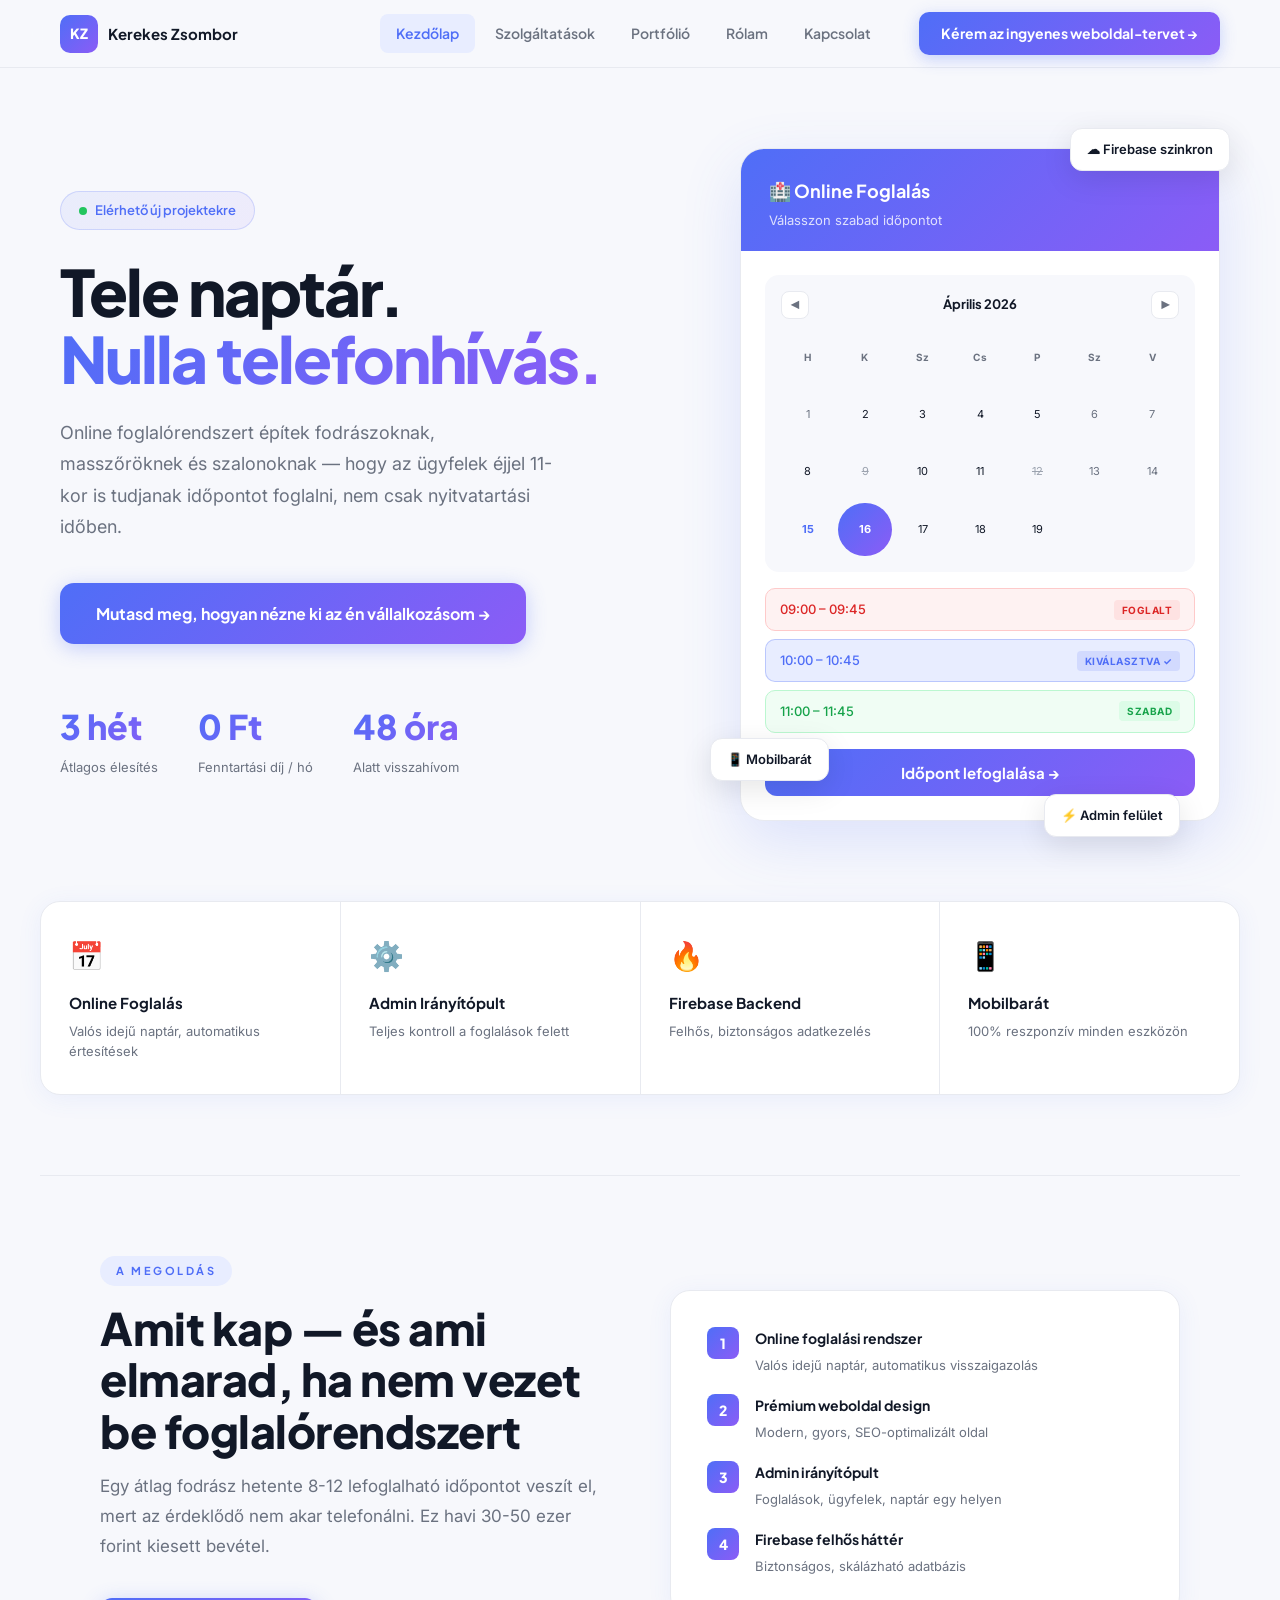
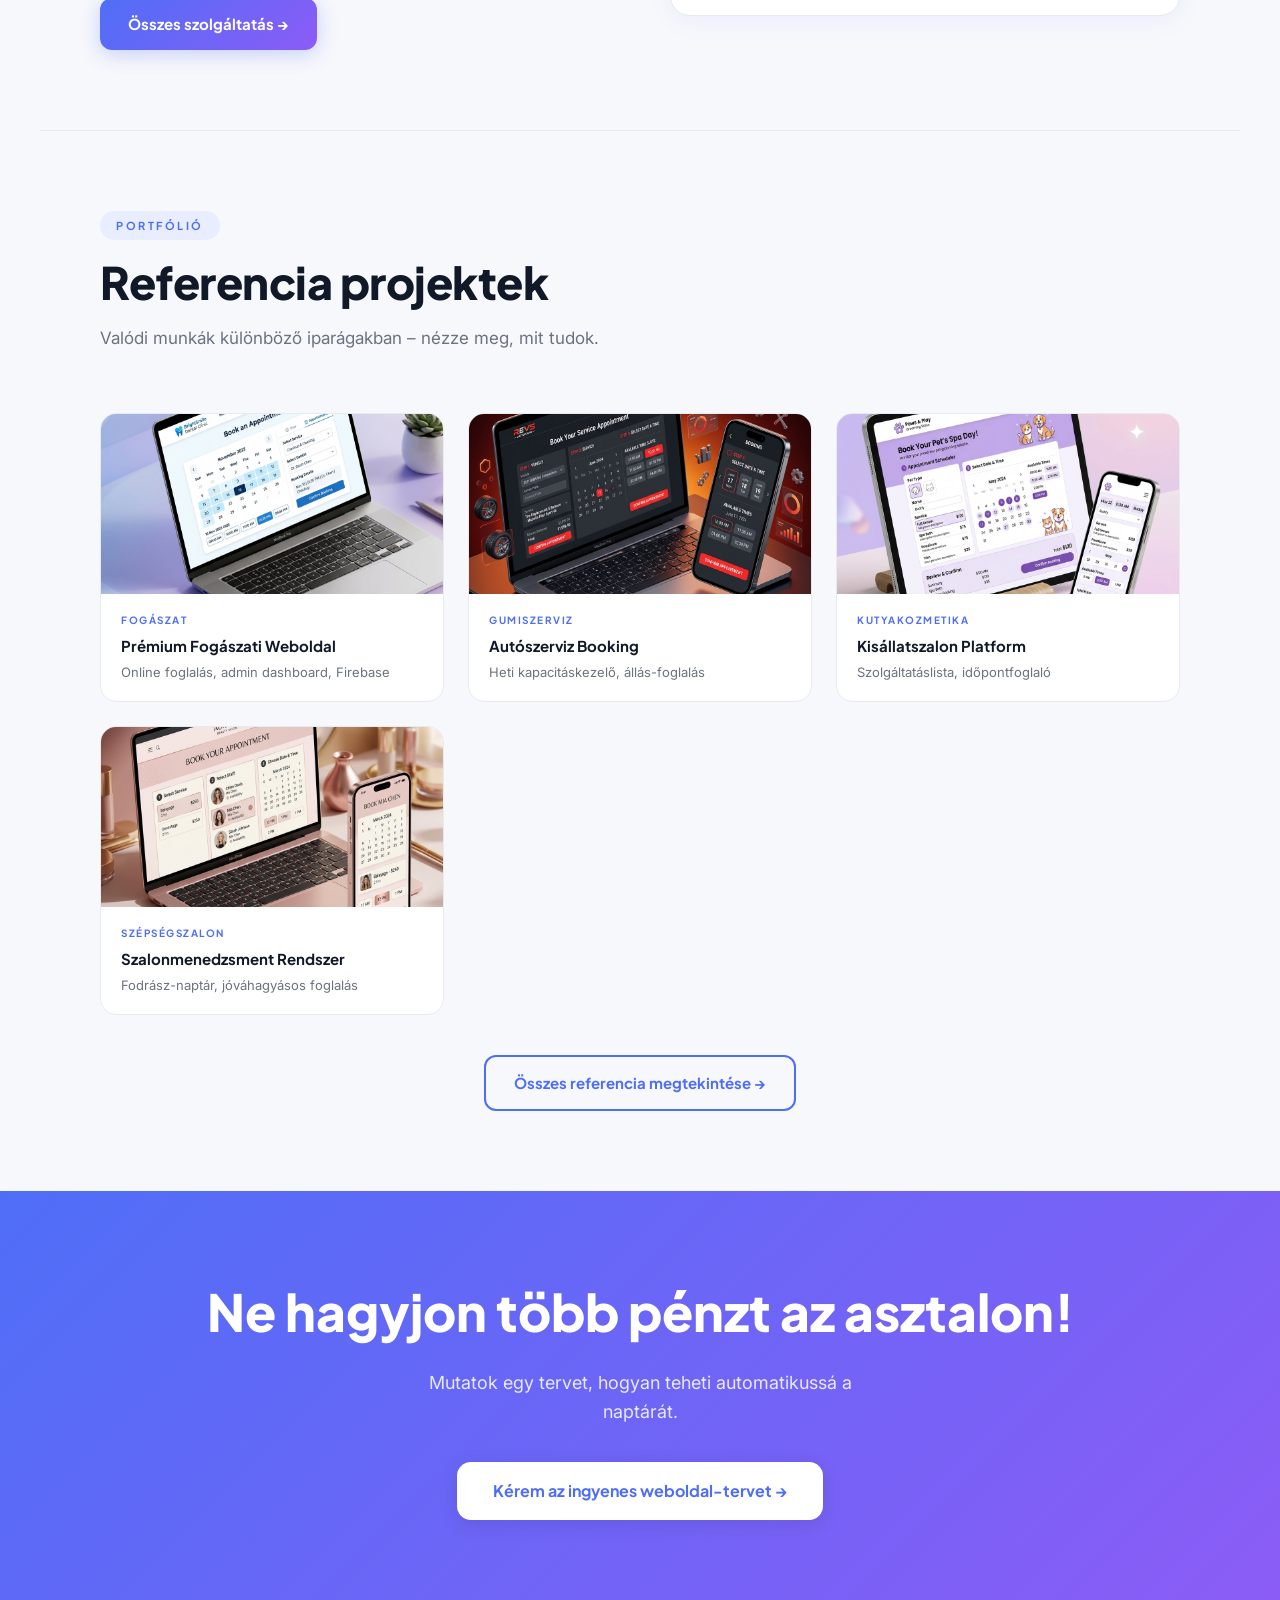
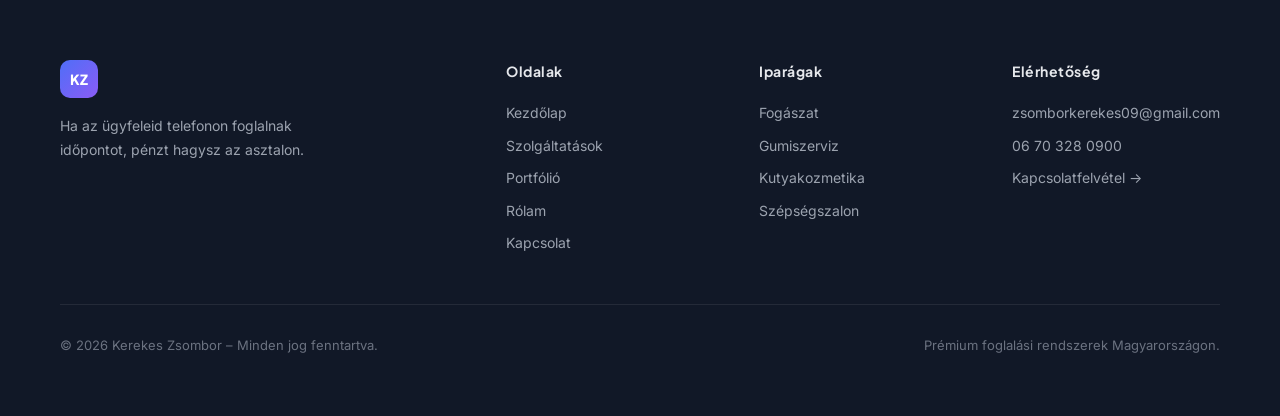
==== commit 3e12b077: "Hormozi-style copywriting refactor on all pages" ====
--- a/index.html
+++ b/index.html
@@ -21,7 +21,7 @@
         <a href="about.html" class="nav-link">Rólam</a>
         <a href="contact.html" class="nav-link">Kapcsolat</a>
     </div>
-    <a href="contact.html" class="nav-cta">Ingyenes konzultáció →</a>
+    <a href="contact.html" class="nav-cta">Kérem az ingyenes weboldal-tervet →</a>
     <button class="nav-mobile-btn" id="mobileBtn" aria-label="Menü">
         <span></span><span></span><span></span>
     </button>
@@ -32,7 +32,7 @@
     <a href="portfolio.html" class="nav-link">Portfólió</a>
     <a href="about.html" class="nav-link">Rólam</a>
     <a href="contact.html" class="nav-link">Kapcsolat</a>
-    <a href="contact.html" class="nav-cta">Ingyenes konzultáció →</a>
+    <a href="contact.html" class="nav-cta">Kérem az ingyenes weboldal-tervet →</a>
 </div>
 
 <div class="page-wrap">
@@ -45,30 +45,28 @@
                 Elérhető új projektekre
             </div>
             <h1 class="hero-title">
-                Weboldal &amp;<br>
-                <span class="grad-text">Foglalási Rendszer</span><br>
-                minden vállalkozásnak.
+                Tele naptár.<br>
+                <span class="grad-text">Nulla telefonhívás.</span>
             </h1>
             <p class="hero-sub">
-                Prémium weboldalakat fejlesztek beépített online foglalással.
-                Fogászatoktól szépségszalonokig – testre szabva az Ön iparágára.
+                Online foglalórendszert építek fodrászoknak, masszőröknek és szalonoknak — 
+                hogy az ügyfelek éjjel 11-kor is tudjanak időpontot foglalni, nem csak nyitvatartási időben.
             </p>
             <div class="hero-actions">
-                <a href="contact.html" class="btn btn-primary btn-lg" id="hero-cta">Ingyenes konzultáció →</a>
-                <a href="portfolio.html" class="btn btn-outline btn-lg" id="hero-portfolio">Munkáim megtekintése</a>
+                <a href="contact.html" class="btn btn-primary btn-lg" id="hero-cta">Mutasd meg, hogyan nézne ki az én vállalkozásom →</a>
             </div>
             <div class="hero-stats">
                 <div>
-                    <span class="h-stat-num" data-count="10" data-suffix="+">10+</span>
-                    <div class="h-stat-label">Befejezett projekt</div>
+                    <span class="h-stat-num" data-count="3" data-suffix=" hét">3 hét</span>
+                    <div class="h-stat-label">Átlagos élesítés</div>
                 </div>
                 <div>
-                    <span class="h-stat-num" data-count="100" data-suffix="%">100%</span>
-                    <div class="h-stat-label">Elégedett ügyfél</div>
+                    <span class="h-stat-num" data-count="0" data-suffix=" Ft">0 Ft</span>
+                    <div class="h-stat-label">Fenntartási díj / hó</div>
                 </div>
                 <div>
-                    <span class="h-stat-num" data-count="24" data-suffix="h">24h</span>
-                    <div class="h-stat-label">Max. válaszidő</div>
+                    <span class="h-stat-num" data-count="48" data-suffix=" óra">48 óra</span>
+                    <div class="h-stat-label">Alatt visszahívom</div>
                 </div>
             </div>
         </div>
@@ -164,9 +162,9 @@
     <!-- TEASER: SERVICES -->
     <div class="teaser reveal">
         <div class="teaser-text">
-            <span class="section-tag">SZOLGÁLTATÁSOK</span>
-            <h2 class="section-title">Minden, ami egy profi online jelenléthez kell</h2>
-            <p class="section-desc">Az online foglalási rendszertől a teljes weboldalig – minden egyben, testre szabva az Ön területéhez.</p>
+            <span class="section-tag">A MEGOLDÁS</span>
+            <h2 class="section-title">Amit kap — és ami elmarad, ha nem vezet be foglalórendszert</h2>
+            <p class="section-desc">Egy átlag fodrász hetente 8-12 lefoglalható időpontot veszít el, mert az érdeklődő nem akar telefonálni. Ez havi 30-50 ezer forint kiesett bevétel.</p>
             <a href="services.html" class="btn btn-primary" style="margin-top: 8px;">Összes szolgáltatás →</a>
         </div>
         <div class="teaser-card">
@@ -251,9 +249,9 @@
 
     <!-- HOME CTA -->
     <div class="home-cta reveal">
-        <h2>Készen áll az online jelenlétre?</h2>
-        <p>Egyeztetünk, felmérem az igényeket – kötelezettség nélkül, ingyen.</p>
-        <a href="contact.html" class="btn btn-white btn-lg" id="home-bottom-cta">Ingyenes konzultáció kérése →</a>
+        <h2>Ne hagyjon több pénzt az asztalon!</h2>
+        <p>Mutatok egy tervet, hogyan teheti automatikussá a naptárát.</p>
+        <a href="contact.html" class="btn btn-white btn-lg" id="home-bottom-cta">Kérem az ingyenes weboldal-tervet →</a>
     </div>
 
 </div>
@@ -263,7 +261,7 @@
     <div class="footer-inner">
         <div class="footer-brand">
             <div class="logo-mark">KZ</div>
-            <p style="margin-top: 16px;">Prémium weboldalak és online foglalási rendszerek fejlesztése Magyarország szerte.</p>
+            <p style="margin-top: 16px;">Ha az ügyfeleid telefonon foglalnak időpontot, pénzt hagysz az asztalon.</p>
         </div>
         <div class="footer-col">
             <h4>Oldalak</h4>
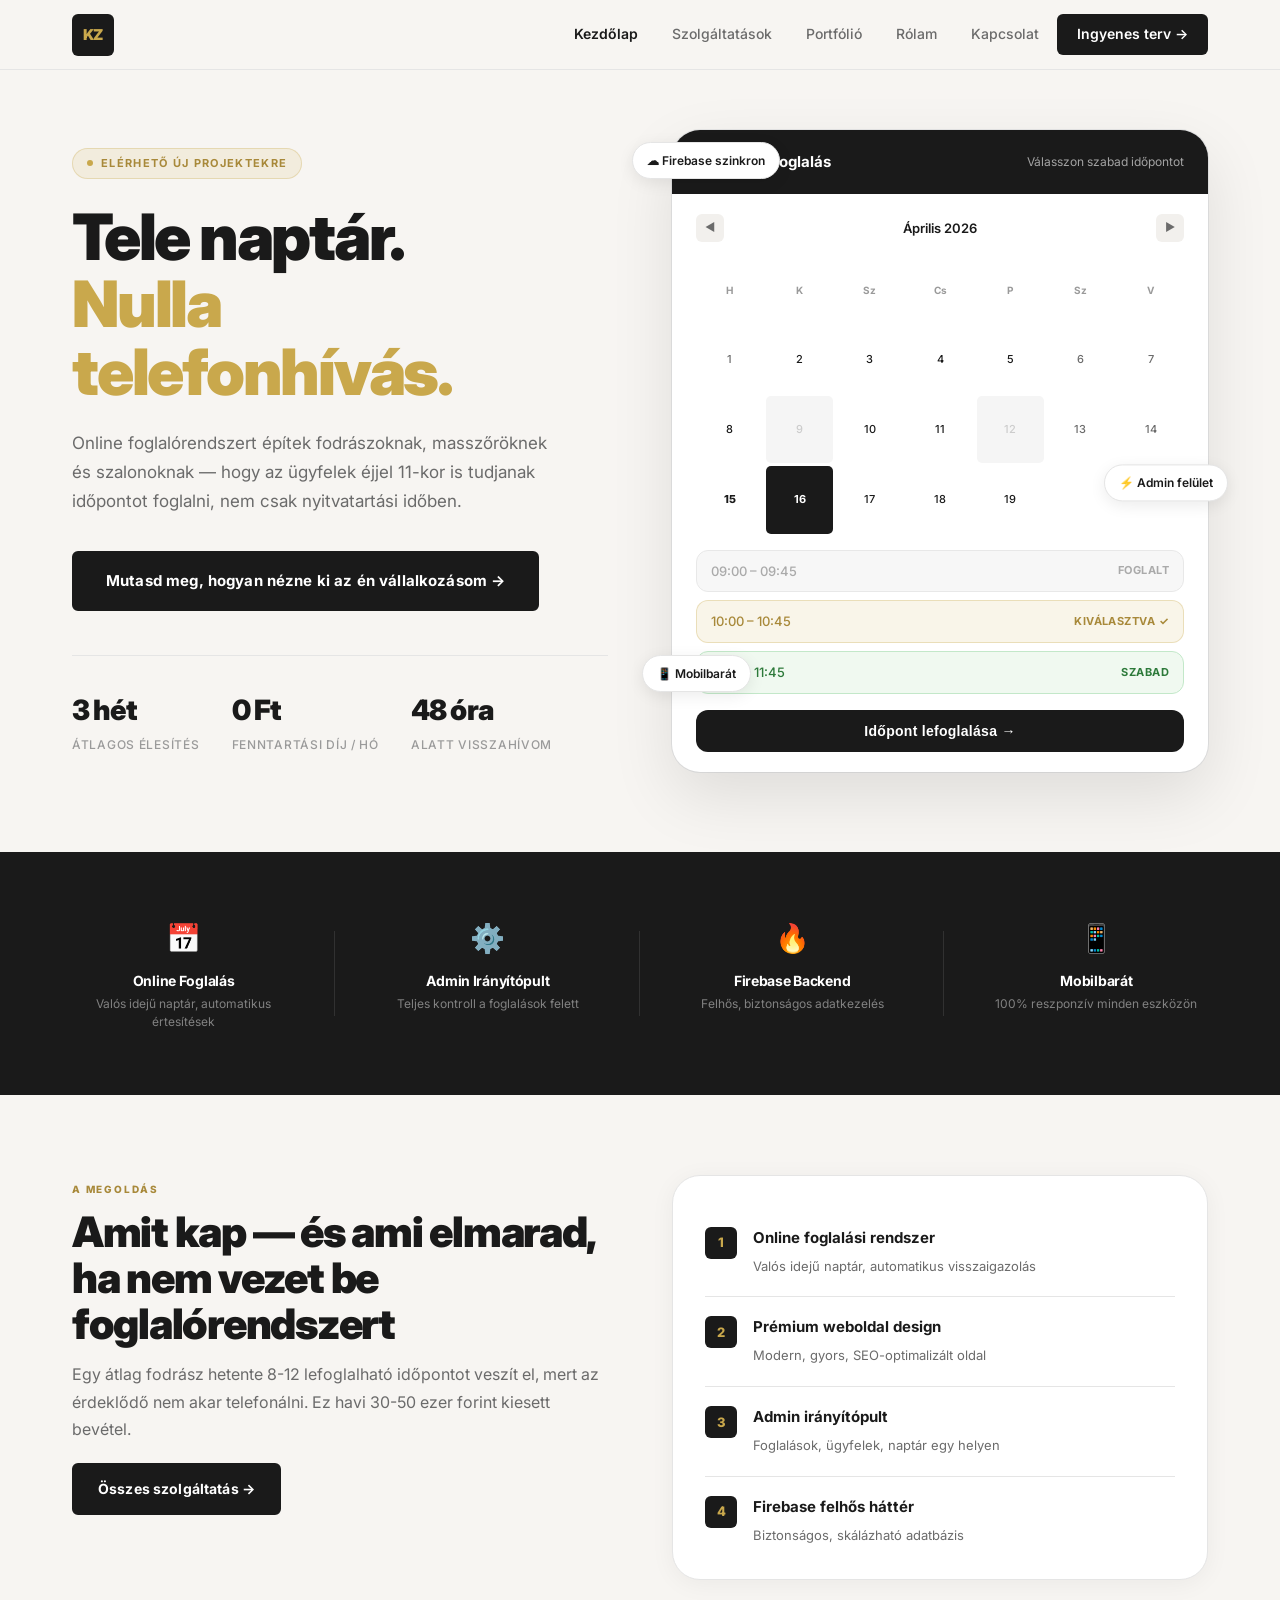
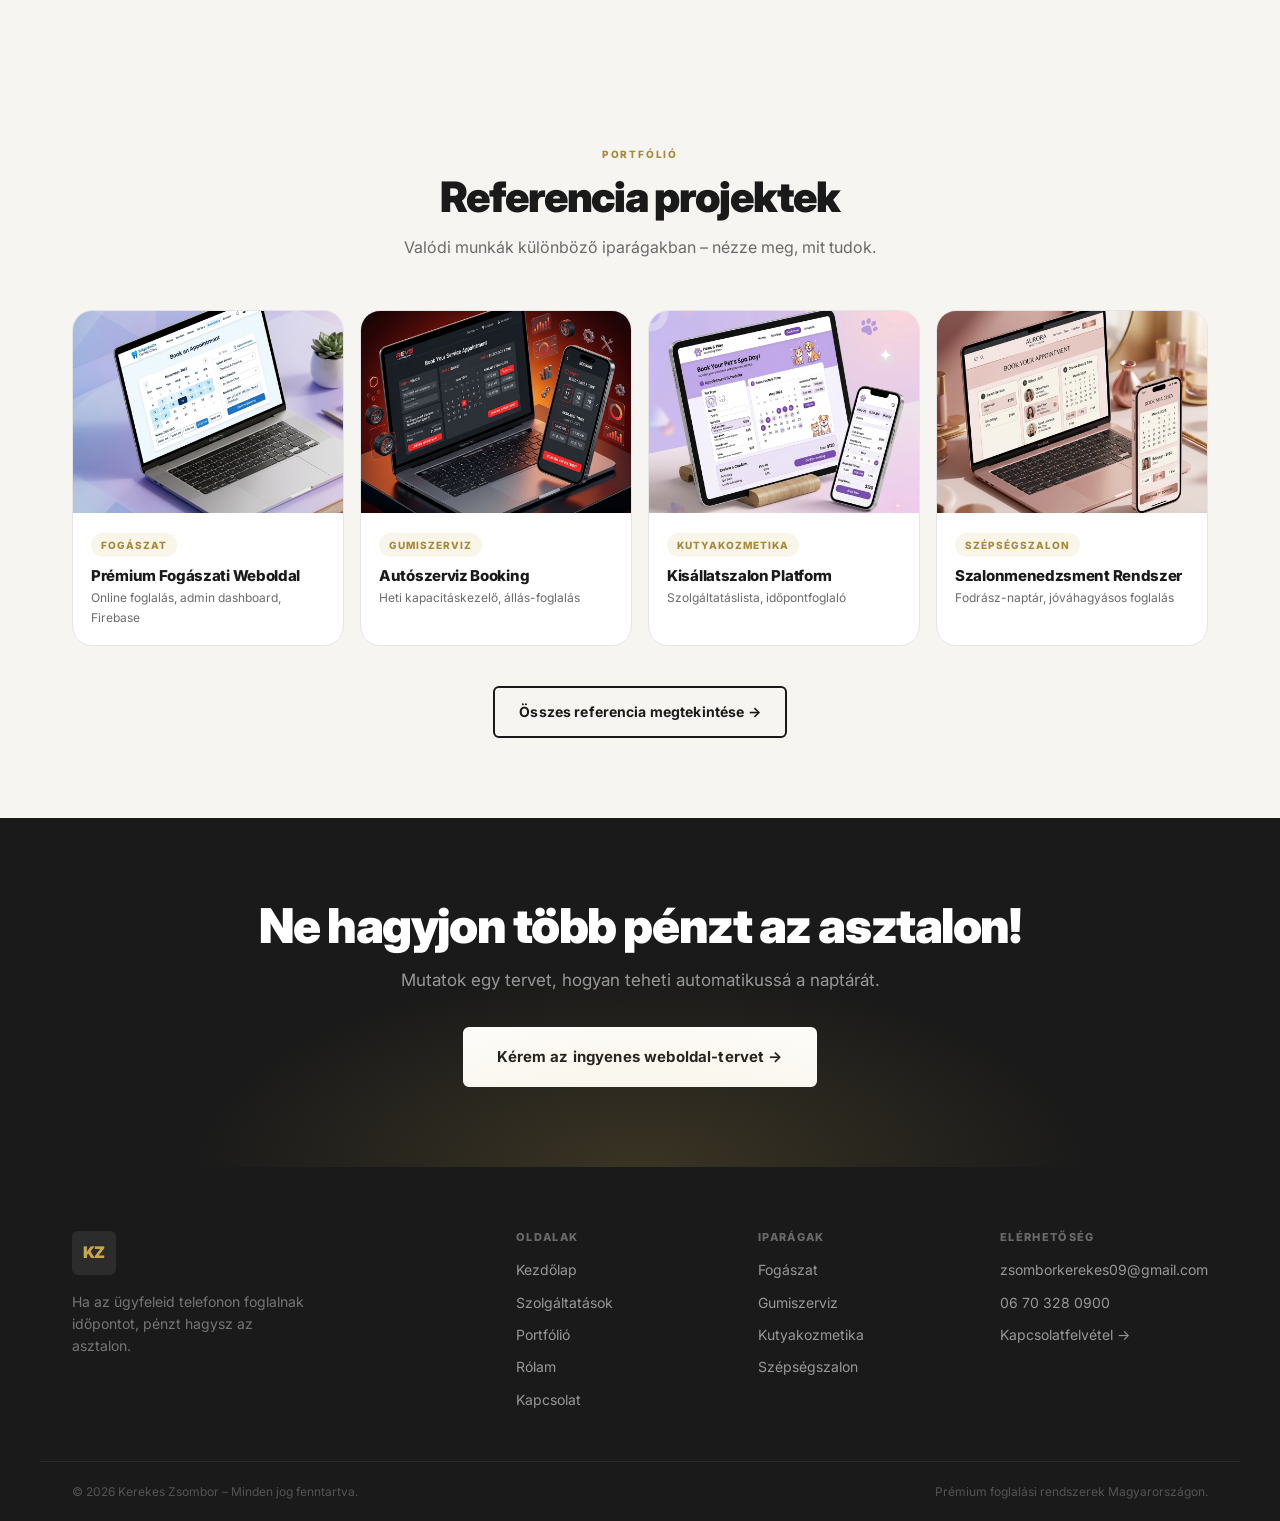
==== commit b2ef1d37: "Prémium redesign: fekete-szürke-arany (#C9A84C) paletta, új nav, page-hero, service/portfolio/about/" ====
--- a/index.html
+++ b/index.html
@@ -9,251 +9,236 @@
 </head>
 <body>
 
-<nav class="navbar" id="navbar">
-    <a href="index.html" class="nav-logo">
-        <div class="logo-mark">KZ</div>
-        <span class="logo-name">Kerekes Zsombor</span>
-    </a>
-    <div class="nav-links">
-        <a href="index.html" class="nav-link">Kezdőlap</a>
-        <a href="services.html" class="nav-link">Szolgáltatások</a>
-        <a href="portfolio.html" class="nav-link">Portfólió</a>
-        <a href="about.html" class="nav-link">Rólam</a>
-        <a href="contact.html" class="nav-link">Kapcsolat</a>
-    </div>
-    <a href="contact.html" class="nav-cta">Kérem az ingyenes weboldal-tervet →</a>
-    <button class="nav-mobile-btn" id="mobileBtn" aria-label="Menü">
-        <span></span><span></span><span></span>
-    </button>
+<!-- NAV -->
+<nav class="nav" id="navbar">
+    <div class="nav-inner">
+        <a href="index.html" class="logo-mark">KZ</a>
+        <div class="nav-links">
+            <a href="index.html" class="active">Kezdőlap</a>
+            <a href="services.html">Szolgáltatások</a>
+            <a href="portfolio.html">Portfólió</a>
+            <a href="about.html">Rólam</a>
+            <a href="contact.html">Kapcsolat</a>
+            <a href="contact.html" class="nav-cta">Ingyenes terv →</a>
+        </div>
+        <button class="hamburger" id="hamburger" aria-label="Menü">
+            <span></span><span></span><span></span>
+        </button>
+    </div>
 </nav>
-<div class="mobile-menu" id="mobileMenu">
-    <a href="index.html" class="nav-link">Kezdőlap</a>
-    <a href="services.html" class="nav-link">Szolgáltatások</a>
-    <a href="portfolio.html" class="nav-link">Portfólió</a>
-    <a href="about.html" class="nav-link">Rólam</a>
-    <a href="contact.html" class="nav-link">Kapcsolat</a>
-    <a href="contact.html" class="nav-cta">Kérem az ingyenes weboldal-tervet →</a>
-</div>
-
-<div class="page-wrap">
-
-    <!-- HERO -->
-    <section class="hero">
-        <div class="hero-left reveal">
-            <div class="hero-badge">
-                <span class="badge-pulse"></span>
-                Elérhető új projektekre
-            </div>
-            <h1 class="hero-title">
-                Tele naptár.<br>
-                <span class="grad-text">Nulla telefonhívás.</span>
-            </h1>
-            <p class="hero-sub">
-                Online foglalórendszert építek fodrászoknak, masszőröknek és szalonoknak — 
-                hogy az ügyfelek éjjel 11-kor is tudjanak időpontot foglalni, nem csak nyitvatartási időben.
-            </p>
-            <div class="hero-actions">
-                <a href="contact.html" class="btn btn-primary btn-lg" id="hero-cta">Mutasd meg, hogyan nézne ki az én vállalkozásom →</a>
-            </div>
-            <div class="hero-stats">
-                <div>
-                    <span class="h-stat-num" data-count="3" data-suffix=" hét">3 hét</span>
-                    <div class="h-stat-label">Átlagos élesítés</div>
-                </div>
-                <div>
-                    <span class="h-stat-num" data-count="0" data-suffix=" Ft">0 Ft</span>
-                    <div class="h-stat-label">Fenntartási díj / hó</div>
-                </div>
-                <div>
-                    <span class="h-stat-num" data-count="48" data-suffix=" óra">48 óra</span>
-                    <div class="h-stat-label">Alatt visszahívom</div>
-                </div>
-            </div>
-        </div>
-        <div class="hero-right reveal">
-            <div class="booking-card">
-                <div class="bc-header">
-                    <div class="bc-clinic">🏥 Online Foglalás</div>
-                    <div class="bc-sub">Válasszon szabad időpontot</div>
-                </div>
-                <div class="bc-body">
-                    <div class="bc-calendar">
-                        <div class="bc-cal-header">
-                            <div class="bc-cal-nav">◀</div>
-                            <span>Április 2026</span>
-                            <div class="bc-cal-nav">▶</div>
-                        </div>
-                        <div class="bc-grid">
-                            <div class="bc-day hd">H</div>
-                            <div class="bc-day hd">K</div>
-                            <div class="bc-day hd">Sz</div>
-                            <div class="bc-day hd">Cs</div>
-                            <div class="bc-day hd">P</div>
-                            <div class="bc-day hd">Sz</div>
-                            <div class="bc-day hd">V</div>
-                            <div class="bc-day">1</div>
-                            <div class="bc-day avail">2</div>
-                            <div class="bc-day avail">3</div>
-                            <div class="bc-day avail">4</div>
-                            <div class="bc-day avail">5</div>
-                            <div class="bc-day">6</div>
-                            <div class="bc-day">7</div>
-                            <div class="bc-day avail">8</div>
-                            <div class="bc-day booked">9</div>
-                            <div class="bc-day avail">10</div>
-                            <div class="bc-day avail">11</div>
-                            <div class="bc-day booked">12</div>
-                            <div class="bc-day">13</div>
-                            <div class="bc-day">14</div>
-                            <div class="bc-day today">15</div>
-                            <div class="bc-day sel">16</div>
-                            <div class="bc-day avail">17</div>
-                            <div class="bc-day avail">18</div>
-                            <div class="bc-day avail">19</div>
-                        </div>
-                    </div>
-                    <div class="bc-slots">
-                        <div class="bc-slot taken">
-                            <span>09:00 – 09:45</span>
-                            <span class="bc-slot-badge">Foglalt</span>
-                        </div>
-                        <div class="bc-slot picked">
-                            <span>10:00 – 10:45</span>
-                            <span class="bc-slot-badge">Kiválasztva ✓</span>
-                        </div>
-                        <div class="bc-slot free">
-                            <span>11:00 – 11:45</span>
-                            <span class="bc-slot-badge">Szabad</span>
-                        </div>
-                    </div>
-                    <button class="bc-btn">Időpont lefoglalása →</button>
-                </div>
-            </div>
-            <div class="hero-chip chip-1">☁ Firebase szinkron</div>
-            <div class="hero-chip chip-2">📱 Mobilbarát</div>
-            <div class="hero-chip chip-3">⚡ Admin felület</div>
-        </div>
-    </section>
-
-    <!-- QUICK STRIP -->
-    <div class="quick-strip reveal">
-        <div class="qs-item">
-            <div class="qs-icon">📅</div>
-            <h4>Online Foglalás</h4>
-            <p>Valós idejű naptár, automatikus értesítések</p>
-        </div>
-        <div class="qs-item">
-            <div class="qs-icon">⚙️</div>
-            <h4>Admin Irányítópult</h4>
-            <p>Teljes kontroll a foglalások felett</p>
-        </div>
-        <div class="qs-item">
-            <div class="qs-icon">🔥</div>
-            <h4>Firebase Backend</h4>
-            <p>Felhős, biztonságos adatkezelés</p>
-        </div>
-        <div class="qs-item">
-            <div class="qs-icon">📱</div>
-            <h4>Mobilbarát</h4>
-            <p>100% reszponzív minden eszközön</p>
-        </div>
-    </div>
-
-    <!-- TEASER: SERVICES -->
-    <div class="teaser reveal">
-        <div class="teaser-text">
-            <span class="section-tag">A MEGOLDÁS</span>
-            <h2 class="section-title">Amit kap — és ami elmarad, ha nem vezet be foglalórendszert</h2>
-            <p class="section-desc">Egy átlag fodrász hetente 8-12 lefoglalható időpontot veszít el, mert az érdeklődő nem akar telefonálni. Ez havi 30-50 ezer forint kiesett bevétel.</p>
-            <a href="services.html" class="btn btn-primary" style="margin-top: 8px;">Összes szolgáltatás →</a>
-        </div>
-        <div class="teaser-card">
-            <ul class="tc-list">
-                <li class="tc-item">
-                    <div class="tc-num">1</div>
-                    <div class="tc-body">
-                        <strong>Online foglalási rendszer</strong>
-                        <span>Valós idejű naptár, automatikus visszaigazolás</span>
-                    </div>
-                </li>
-                <li class="tc-item">
-                    <div class="tc-num">2</div>
-                    <div class="tc-body">
-                        <strong>Prémium weboldal design</strong>
-                        <span>Modern, gyors, SEO-optimalizált oldal</span>
-                    </div>
-                </li>
-                <li class="tc-item">
-                    <div class="tc-num">3</div>
-                    <div class="tc-body">
-                        <strong>Admin irányítópult</strong>
-                        <span>Foglalások, ügyfelek, naptár egy helyen</span>
-                    </div>
-                </li>
-                <li class="tc-item">
-                    <div class="tc-num">4</div>
-                    <div class="tc-body">
-                        <strong>Firebase felhős háttér</strong>
-                        <span>Biztonságos, skálázható adatbázis</span>
-                    </div>
-                </li>
-            </ul>
-        </div>
-    </div>
-
-    <!-- MINI PORTFOLIO PREVIEW -->
-    <div class="home-portfolio reveal">
-        <div class="section-header">
-            <span class="section-tag">PORTFÓLIÓ</span>
-            <h2 class="section-title">Referencia projektek</h2>
-            <p class="section-desc">Valódi munkák különböző iparágakban – nézze meg, mit tudok.</p>
-        </div>
-        <div class="hp-grid">
-            <div class="hp-card">
-                <div class="hp-img"><img src="img_dental.png" alt="Fogászati foglalási rendszer"></div>
-                <div class="hp-info">
-                    <div class="hp-sector">Fogászat</div>
-                    <h4>Prémium Fogászati Weboldal</h4>
-                    <p>Online foglalás, admin dashboard, Firebase</p>
-                </div>
-            </div>
-            <div class="hp-card">
-                <div class="hp-img"><img src="img_tire.png" alt="Gumiszerviz foglalási rendszer"></div>
-                <div class="hp-info">
-                    <div class="hp-sector">Gumiszerviz</div>
-                    <h4>Autószerviz Booking</h4>
-                    <p>Heti kapacitáskezelő, állás-foglalás</p>
-                </div>
-            </div>
-            <div class="hp-card">
-                <div class="hp-img"><img src="img_dog.png" alt="Kutyakozmetika webolal"></div>
-                <div class="hp-info">
-                    <div class="hp-sector">Kutyakozmetika</div>
-                    <h4>Kisállatszalon Platform</h4>
-                    <p>Szolgáltatáslista, időpontfoglaló</p>
-                </div>
-            </div>
-            <div class="hp-card">
-                <div class="hp-img"><img src="img_salon.png" alt="Szépségszalon weboldal"></div>
-                <div class="hp-info">
-                    <div class="hp-sector">Szépségszalon</div>
-                    <h4>Szalonmenedzsment Rendszer</h4>
-                    <p>Fodrász-naptár, jóváhagyásos foglalás</p>
-                </div>
-            </div>
-        </div>
-        <div style="text-align:center; margin-top: 40px;">
-            <a href="portfolio.html" class="btn btn-outline">Összes referencia megtekintése →</a>
-        </div>
-    </div>
-
-    <!-- HOME CTA -->
-    <div class="home-cta reveal">
-        <h2>Ne hagyjon több pénzt az asztalon!</h2>
-        <p>Mutatok egy tervet, hogyan teheti automatikussá a naptárát.</p>
-        <a href="contact.html" class="btn btn-white btn-lg" id="home-bottom-cta">Kérem az ingyenes weboldal-tervet →</a>
-    </div>
-
+<div class="mobile-nav" id="mobileNav">
+    <a href="index.html">Kezdőlap</a>
+    <a href="services.html">Szolgáltatások</a>
+    <a href="portfolio.html">Portfólió</a>
+    <a href="about.html">Rólam</a>
+    <a href="contact.html">Kapcsolat</a>
+    <a href="contact.html" class="nav-cta">Ingyenes weboldal-terv →</a>
+</div>
+
+<!-- HERO -->
+<section class="hero">
+    <div class="hero-left reveal">
+        <div class="hero-eyebrow">
+            <span class="dot"></span>
+            Elérhető új projektekre
+        </div>
+        <h1 class="hero-title">
+            Tele naptár.<br>
+            <span class="line-accent">Nulla telefonhívás.</span>
+        </h1>
+        <p class="hero-subtitle">
+            Online foglalórendszert építek fodrászoknak, masszőröknek és szalonoknak —
+            hogy az ügyfelek éjjel 11-kor is tudjanak időpontot foglalni, nem csak nyitvatartási időben.
+        </p>
+        <div class="hero-actions">
+            <a href="contact.html" class="btn btn-primary btn-lg" id="hero-cta">Mutasd meg, hogyan nézne ki az én vállalkozásom →</a>
+        </div>
+        <div class="hero-stats">
+            <div>
+                <span class="h-stat-num" data-count="3" data-suffix=" hét">3 hét</span>
+                <div class="h-stat-label">Átlagos élesítés</div>
+            </div>
+            <div>
+                <span class="h-stat-num" data-count="0" data-suffix=" Ft">0 Ft</span>
+                <div class="h-stat-label">Fenntartási díj / hó</div>
+            </div>
+            <div>
+                <span class="h-stat-num" data-count="48" data-suffix=" óra">48 óra</span>
+                <div class="h-stat-label">Alatt visszahívom</div>
+            </div>
+        </div>
+    </div>
+    <div class="hero-right reveal">
+        <div class="booking-card">
+            <div class="bc-header">
+                <div class="bc-clinic">🏥 Online Foglalás</div>
+                <div class="bc-sub">Válasszon szabad időpontot</div>
+            </div>
+            <div class="bc-body">
+                <div class="bc-calendar">
+                    <div class="bc-cal-header">
+                        <div class="bc-cal-nav">◀</div>
+                        <span>Április 2026</span>
+                        <div class="bc-cal-nav">▶</div>
+                    </div>
+                    <div class="bc-grid">
+                        <div class="bc-day hd">H</div><div class="bc-day hd">K</div>
+                        <div class="bc-day hd">Sz</div><div class="bc-day hd">Cs</div>
+                        <div class="bc-day hd">P</div><div class="bc-day hd">Sz</div>
+                        <div class="bc-day hd">V</div>
+                        <div class="bc-day">1</div>
+                        <div class="bc-day avail">2</div><div class="bc-day avail">3</div>
+                        <div class="bc-day avail">4</div><div class="bc-day avail">5</div>
+                        <div class="bc-day">6</div><div class="bc-day">7</div>
+                        <div class="bc-day avail">8</div><div class="bc-day booked">9</div>
+                        <div class="bc-day avail">10</div><div class="bc-day avail">11</div>
+                        <div class="bc-day booked">12</div><div class="bc-day">13</div>
+                        <div class="bc-day">14</div>
+                        <div class="bc-day today">15</div><div class="bc-day sel">16</div>
+                        <div class="bc-day avail">17</div><div class="bc-day avail">18</div>
+                        <div class="bc-day avail">19</div>
+                    </div>
+                </div>
+                <div class="bc-slots">
+                    <div class="bc-slot taken">
+                        <span>09:00 – 09:45</span>
+                        <span class="bc-slot-badge">Foglalt</span>
+                    </div>
+                    <div class="bc-slot picked">
+                        <span>10:00 – 10:45</span>
+                        <span class="bc-slot-badge">Kiválasztva ✓</span>
+                    </div>
+                    <div class="bc-slot free">
+                        <span>11:00 – 11:45</span>
+                        <span class="bc-slot-badge">Szabad</span>
+                    </div>
+                </div>
+                <button class="bc-btn">Időpont lefoglalása →</button>
+            </div>
+        </div>
+        <div class="hero-chip chip-1">☁ Firebase szinkron</div>
+        <div class="hero-chip chip-2">📱 Mobilbarát</div>
+        <div class="hero-chip chip-3">⚡ Admin felület</div>
+    </div>
+</section>
+
+<!-- QUICK STRIP -->
+<div class="quick-strip reveal">
+    <div class="qs-item">
+        <div class="qs-icon">📅</div>
+        <h4>Online Foglalás</h4>
+        <p>Valós idejű naptár, automatikus értesítések</p>
+    </div>
+    <div class="qs-item">
+        <div class="qs-icon">⚙️</div>
+        <h4>Admin Irányítópult</h4>
+        <p>Teljes kontroll a foglalások felett</p>
+    </div>
+    <div class="qs-item">
+        <div class="qs-icon">🔥</div>
+        <h4>Firebase Backend</h4>
+        <p>Felhős, biztonságos adatkezelés</p>
+    </div>
+    <div class="qs-item">
+        <div class="qs-icon">📱</div>
+        <h4>Mobilbarát</h4>
+        <p>100% reszponzív minden eszközön</p>
+    </div>
+</div>
+
+<!-- TEASER: SERVICES -->
+<div class="teaser reveal">
+    <div class="teaser-text">
+        <span class="section-tag">A MEGOLDÁS</span>
+        <h2 class="section-title">Amit kap — és ami elmarad, ha nem vezet be foglalórendszert</h2>
+        <p class="section-desc">Egy átlag fodrász hetente 8-12 lefoglalható időpontot veszít el, mert az érdeklődő nem akar telefonálni. Ez havi 30-50 ezer forint kiesett bevétel.</p>
+        <a href="services.html" class="btn btn-primary" style="margin-top: 20px;">Összes szolgáltatás →</a>
+    </div>
+    <div class="teaser-card">
+        <ul class="tc-list">
+            <li class="tc-item">
+                <div class="tc-num">1</div>
+                <div class="tc-body">
+                    <strong>Online foglalási rendszer</strong>
+                    <span>Valós idejű naptár, automatikus visszaigazolás</span>
+                </div>
+            </li>
+            <li class="tc-item">
+                <div class="tc-num">2</div>
+                <div class="tc-body">
+                    <strong>Prémium weboldal design</strong>
+                    <span>Modern, gyors, SEO-optimalizált oldal</span>
+                </div>
+            </li>
+            <li class="tc-item">
+                <div class="tc-num">3</div>
+                <div class="tc-body">
+                    <strong>Admin irányítópult</strong>
+                    <span>Foglalások, ügyfelek, naptár egy helyen</span>
+                </div>
+            </li>
+            <li class="tc-item">
+                <div class="tc-num">4</div>
+                <div class="tc-body">
+                    <strong>Firebase felhős háttér</strong>
+                    <span>Biztonságos, skálázható adatbázis</span>
+                </div>
+            </li>
+        </ul>
+    </div>
+</div>
+
+<!-- MINI PORTFOLIO PREVIEW -->
+<div class="home-portfolio reveal">
+    <div class="section-header">
+        <span class="section-tag">PORTFÓLIÓ</span>
+        <h2 class="section-title">Referencia projektek</h2>
+        <p class="section-desc">Valódi munkák különböző iparágakban – nézze meg, mit tudok.</p>
+    </div>
+    <div class="hp-grid">
+        <div class="hp-card">
+            <div class="hp-img"><img src="img_dental.png" alt="Fogászati foglalási rendszer"></div>
+            <div class="hp-info">
+                <div class="hp-sector">Fogászat</div>
+                <h4>Prémium Fogászati Weboldal</h4>
+                <p>Online foglalás, admin dashboard, Firebase</p>
+            </div>
+        </div>
+        <div class="hp-card">
+            <div class="hp-img"><img src="img_tire.png" alt="Gumiszerviz foglalási rendszer"></div>
+            <div class="hp-info">
+                <div class="hp-sector">Gumiszerviz</div>
+                <h4>Autószerviz Booking</h4>
+                <p>Heti kapacitáskezelő, állás-foglalás</p>
+            </div>
+        </div>
+        <div class="hp-card">
+            <div class="hp-img"><img src="img_dog.png" alt="Kutyakozmetika weboldal"></div>
+            <div class="hp-info">
+                <div class="hp-sector">Kutyakozmetika</div>
+                <h4>Kisállatszalon Platform</h4>
+                <p>Szolgáltatáslista, időpontfoglaló</p>
+            </div>
+        </div>
+        <div class="hp-card">
+            <div class="hp-img"><img src="img_salon.png" alt="Szépségszalon weboldal"></div>
+            <div class="hp-info">
+                <div class="hp-sector">Szépségszalon</div>
+                <h4>Szalonmenedzsment Rendszer</h4>
+                <p>Fodrász-naptár, jóváhagyásos foglalás</p>
+            </div>
+        </div>
+    </div>
+    <div style="text-align:center; margin-top: 40px;">
+        <a href="portfolio.html" class="btn btn-outline">Összes referencia megtekintése →</a>
+    </div>
+</div>
+
+<!-- HOME CTA -->
+<div class="home-cta reveal">
+    <h2>Ne hagyjon több pénzt az asztalon!</h2>
+    <p>Mutatok egy tervet, hogyan teheti automatikussá a naptárát.</p>
+    <a href="contact.html" class="btn btn-white btn-lg" id="home-bottom-cta">Kérem az ingyenes weboldal-tervet →</a>
 </div>
 
 <!-- FOOTER -->
--- a/style.css
+++ b/style.css
@@ -1,868 +1,1312 @@
-/* ================================================
-   KEREKES ZSOMBOR PORTFOLIO – LIGHT MODERN DESIGN
-   ================================================ */
-
-@import url('https://fonts.googleapis.com/css2?family=Plus+Jakarta+Sans:wght@300;400;500;600;700;800&family=Inter:wght@300;400;500;600&display=swap');
-
+/* ============================================================
+   KEREKES ZSOMBOR — PRÉMIUM PORTFÓLIÓ
+   Design: Fekete-Szürke-Arany | Editorial Premium
+   ============================================================ */
+
+@import url('https://fonts.googleapis.com/css2?family=Inter:wght@300;400;500;600;700;800;900&family=Playfair+Display:wght@400;500;600;700&display=swap');
+
+/* ── DESIGN TOKENS ─────────────────────────────────────────── */
 :root {
-    --blue:       #4f6ef7;
-    --blue-dark:  #3a56e0;
-    --blue-light: #e8edff;
-    --indigo:     #6366f1;
-    --purple:     #8b5cf6;
-    --bg:         #f7f8fc;
-    --surface:    #ffffff;
-    --border:     #e8eaf0;
-    --border2:    #d1d5e8;
-    --text:       #111827;
-    --text2:      #374151;
-    --muted:      #6b7280;
-    --muted2:     #9ca3af;
-    --radius:     18px;
-    --radius-sm:  10px;
-    --shadow:     0 4px 24px rgba(79,110,247,0.08);
-    --shadow-md:  0 8px 40px rgba(79,110,247,0.12);
-    --shadow-lg:  0 20px 60px rgba(79,110,247,0.16);
-    --transition: all 0.3s cubic-bezier(0.4,0,0.2,1);
-    --font:       'Plus Jakarta Sans', sans-serif;
-    --font2:      'Inter', sans-serif;
-}
-
-*, *::before, *::after { margin: 0; padding: 0; box-sizing: border-box; }
-html { scroll-behavior: smooth; font-size: 16px; }
+  /* Colors */
+  --gold:        #C9A84C;
+  --gold-dark:   #A8893A;
+  --gold-light:  #FBF6EC;
+  --gold-muted:  rgba(201,168,76,.12);
+
+  --dark:        #1A1A1A;
+  --dark-2:      #2C2C2C;
+  --dark-3:      #3D3D3D;
+  --mid:         #6B6B6B;
+  --light-text:  #9A9A9A;
+  --border:      #E5E5E5;
+  --border-dark: rgba(255,255,255,.10);
+
+  --bg:          #F7F5F2;
+  --surface:     #FFFFFF;
+  --surface-2:   #F2F0ED;
+
+  /* Nav height */
+  --nav-h: 70px;
+
+  /* Radius */
+  --r-sm: 6px;
+  --r-md: 12px;
+  --r-lg: 20px;
+  --r-xl: 28px;
+
+  /* Transition */
+  --t: 0.3s cubic-bezier(0.4, 0, 0.2, 1);
+}
+
+/* ── RESET ──────────────────────────────────────────────────── */
+*, *::before, *::after { box-sizing: border-box; margin: 0; padding: 0; }
+
+html { scroll-behavior: smooth; -webkit-text-size-adjust: 100%; }
 
 body {
-    background: var(--bg);
-    color: var(--text);
-    font-family: var(--font2);
-    line-height: 1.6;
-    overflow-x: hidden;
-}
-
-a { color: inherit; text-decoration: none; }
+  font-family: 'Inter', sans-serif;
+  background: var(--bg);
+  color: var(--dark);
+  line-height: 1.6;
+  overflow-x: hidden;
+  cursor: auto !important;
+}
+
 img { max-width: 100%; display: block; }
-button, input, select, textarea { font-family: inherit; }
-
-/* ── SCROLLBAR ── */
+a  { text-decoration: none; color: inherit; }
+ul { list-style: none; }
+
+/* ── TYPOGRAPHY ─────────────────────────────────────────────── */
+h1, h2, h3, h4, h5 {
+  font-family: 'Inter', sans-serif;
+  font-weight: 800;
+  line-height: 1.15;
+  letter-spacing: -0.02em;
+  color: var(--dark);
+}
+
+/* ── SCROLLBAR ──────────────────────────────────────────────── */
 ::-webkit-scrollbar { width: 6px; }
 ::-webkit-scrollbar-track { background: var(--bg); }
-::-webkit-scrollbar-thumb { background: var(--blue); border-radius: 3px; }
-
-/* ========== NAVBAR ========== */
-.navbar {
-    position: fixed; top: 0; left: 0; right: 0;
-    height: 68px;
-    background: rgba(247,248,252,0.85);
-    backdrop-filter: blur(20px);
-    -webkit-backdrop-filter: blur(20px);
-    border-bottom: 1px solid var(--border);
-    display: flex; align-items: center;
-    padding: 0 60px;
-    z-index: 1000;
-    transition: var(--transition);
-}
-.navbar.solid {
-    background: rgba(255,255,255,0.97);
-    box-shadow: 0 2px 20px rgba(0,0,0,0.05);
-}
-.nav-logo {
-    display: flex; align-items: center; gap: 10px;
-    text-decoration: none; color: var(--text);
-    flex-shrink: 0;
+::-webkit-scrollbar-thumb { background: var(--gold); border-radius: 3px; }
+
+/* ── SELECTION ──────────────────────────────────────────────── */
+::selection { background: var(--gold); color: #fff; }
+
+/* ══════════════════════════════════════════════════════════════
+   NAVIGATION
+══════════════════════════════════════════════════════════════ */
+.nav {
+  position: fixed;
+  top: 0; left: 0; right: 0;
+  height: var(--nav-h);
+  background: rgba(247, 245, 242, 0.95);
+  backdrop-filter: blur(16px);
+  -webkit-backdrop-filter: blur(16px);
+  border-bottom: 1px solid var(--border);
+  z-index: 1000;
+  transition: var(--t);
+}
+.nav.scrolled {
+  background: rgba(247, 245, 242, 0.98);
+  box-shadow: 0 2px 20px rgba(0,0,0,.06);
+}
+.nav-inner {
+  max-width: 1200px;
+  margin: 0 auto;
+  padding: 0 32px;
+  height: 100%;
+  display: flex;
+  align-items: center;
+  justify-content: space-between;
 }
 .logo-mark {
-    width: 38px; height: 38px;
-    background: linear-gradient(135deg, var(--blue), var(--purple));
-    border-radius: 10px;
-    display: flex; align-items: center; justify-content: center;
-    font-family: var(--font); font-weight: 800; font-size: 14px;
-    color: #fff; letter-spacing: 0.5px;
-}
-.logo-name {
-    font-family: var(--font); font-weight: 700; font-size: 15px;
-    color: var(--text);
-}
+  width: 42px; height: 42px;
+  background: var(--dark);
+  color: var(--gold);
+  border-radius: var(--r-sm);
+  display: flex; align-items: center; justify-content: center;
+  font-weight: 900;
+  font-size: 15px;
+  letter-spacing: -0.03em;
+  flex-shrink: 0;
+  transition: background var(--t);
+}
+.logo-mark:hover { background: var(--gold); color: var(--dark); }
 .nav-links {
-    display: flex; align-items: center; gap: 4px;
-    margin-left: auto; margin-right: 32px;
-}
-.nav-link {
-    display: flex; align-items: center;
-    padding: 8px 16px;
-    border-radius: 8px;
-    font-family: var(--font); font-weight: 600; font-size: 14px;
-    color: var(--muted);
-    transition: var(--transition);
-}
-.nav-link:hover { color: var(--blue); background: var(--blue-light); }
-.nav-link.active { color: var(--blue); background: var(--blue-light); }
+  display: flex;
+  gap: 2px;
+  align-items: center;
+}
+.nav-links a {
+  padding: 8px 16px;
+  border-radius: var(--r-sm);
+  font-size: 14px;
+  font-weight: 500;
+  color: var(--mid);
+  transition: color var(--t), background var(--t);
+  white-space: nowrap;
+}
+.nav-links a:hover { color: var(--dark); background: var(--surface-2); }
+.nav-links a.active { color: var(--dark); font-weight: 600; }
 .nav-cta {
-    display: inline-flex; align-items: center;
-    padding: 10px 22px;
-    background: linear-gradient(135deg, var(--blue), var(--purple));
-    color: #fff;
-    font-family: var(--font); font-weight: 700; font-size: 14px;
-    border-radius: 10px;
-    transition: var(--transition);
-    box-shadow: 0 4px 16px rgba(79,110,247,0.3);
-}
-.nav-cta:hover {
-    transform: translateY(-1px);
-    box-shadow: 0 8px 24px rgba(79,110,247,0.4);
-}
-.nav-mobile-btn {
-    display: none; background: none; border: 1px solid var(--border);
-    border-radius: 8px; padding: 8px 10px; cursor: pointer;
-    margin-left: auto; flex-direction: column; gap: 4px;
-}
-.nav-mobile-btn span {
-    display: block; width: 20px; height: 2px;
-    background: var(--text); border-radius: 2px; transition: var(--transition);
-}
-
-/* Mobile menu */
-.mobile-menu {
-    display: none;
-    position: fixed; inset: 0; top: 68px;
-    background: #fff;
-    flex-direction: column; align-items: center; justify-content: center;
-    gap: 8px; z-index: 999; padding: 40px;
-}
-.mobile-menu.open { display: flex; }
-.mobile-menu .nav-link {
-    font-size: 24px; padding: 12px 32px; width: 100%; justify-content: center;
-}
-.mobile-menu .nav-cta { font-size: 18px; padding: 14px 40px; margin-top: 16px; }
-
-/* ========== PAGE WRAPPER ========== */
+  background: var(--dark) !important;
+  color: #fff !important;
+  padding: 9px 20px !important;
+  border-radius: var(--r-sm) !important;
+  font-weight: 600 !important;
+  transition: background var(--t) !important;
+}
+.nav-cta:hover { background: var(--gold) !important; color: var(--dark) !important; }
+
+/* Hamburger */
+.hamburger {
+  display: none;
+  flex-direction: column;
+  gap: 5px;
+  cursor: pointer;
+  padding: 6px;
+  background: none;
+  border: none;
+}
+.hamburger span {
+  display: block;
+  width: 22px; height: 2px;
+  background: var(--dark);
+  border-radius: 2px;
+  transition: var(--t);
+}
+.hamburger.open span:nth-child(1) { transform: rotate(45deg) translate(5px, 5px); }
+.hamburger.open span:nth-child(2) { opacity: 0; }
+.hamburger.open span:nth-child(3) { transform: rotate(-45deg) translate(5px, -5px); }
+
+/* Mobile nav drawer */
+.mobile-nav {
+  display: none;
+  position: fixed;
+  top: var(--nav-h); left: 0; right: 0;
+  background: var(--surface);
+  border-bottom: 1px solid var(--border);
+  padding: 20px 24px;
+  z-index: 999;
+  box-shadow: 0 8px 30px rgba(0,0,0,.08);
+}
+.mobile-nav.open { display: flex; flex-direction: column; gap: 4px; }
+.mobile-nav a {
+  padding: 12px 16px;
+  border-radius: var(--r-sm);
+  font-size: 15px;
+  font-weight: 500;
+  color: var(--dark);
+  transition: background var(--t);
+}
+.mobile-nav a:hover { background: var(--surface-2); }
+.mobile-nav a.nav-cta {
+  margin-top: 8px;
+  background: var(--dark) !important;
+  color: #fff !important;
+  text-align: center;
+}
+
+/* ══════════════════════════════════════════════════════════════
+   PAGE WRAPPER
+══════════════════════════════════════════════════════════════ */
 .page-wrap {
-    padding-top: 68px;
-    min-height: 100vh;
-}
-
-/* ========== BUTTONS ========== */
-.btn {
-    display: inline-flex; align-items: center; gap: 8px;
-    font-family: var(--font); font-weight: 700; font-size: 15px;
-    border-radius: 12px; padding: 14px 28px;
-    transition: var(--transition); cursor: pointer; border: none;
-    text-decoration: none;
-}
-.btn-primary {
-    background: linear-gradient(135deg, var(--blue), var(--purple));
-    color: #fff;
-    box-shadow: 0 4px 20px rgba(79,110,247,0.3);
-}
-.btn-primary:hover {
-    transform: translateY(-2px);
-    box-shadow: 0 8px 30px rgba(79,110,247,0.45);
-}
-.btn-outline {
-    background: transparent; color: var(--blue);
-    border: 2px solid var(--blue);
-}
-.btn-outline:hover { background: var(--blue-light); }
-.btn-white {
-    background: #fff; color: var(--blue);
-    box-shadow: 0 4px 20px rgba(0,0,0,0.1);
-}
-.btn-white:hover {
-    transform: translateY(-2px);
-    box-shadow: 0 8px 30px rgba(0,0,0,0.15);
-}
-.btn-lg { padding: 18px 36px; font-size: 16px; border-radius: 14px; }
-.btn-sm { padding: 10px 20px; font-size: 13px; border-radius: 8px; }
-
-/* ========== SECTION HEADER ========== */
-.section-tag {
-    display: inline-block;
-    background: var(--blue-light);
-    color: var(--blue);
-    font-family: var(--font);
-    font-size: 11px; font-weight: 700; letter-spacing: 2.5px;
-    padding: 6px 16px; border-radius: 100px;
-    margin-bottom: 16px; text-transform: uppercase;
-}
-.section-title {
-    font-family: var(--font);
-    font-size: clamp(28px, 3.5vw, 46px);
-    font-weight: 800; letter-spacing: -0.5px;
-    line-height: 1.15; color: var(--text);
-    margin-bottom: 16px;
-}
-.section-desc {
-    font-size: 17px; color: var(--muted);
-    max-width: 520px; line-height: 1.75;
-}
-.section-header { margin-bottom: 60px; }
-.section-header.center {
-    text-align: center;
-}
-.section-header.center .section-desc { margin: 0 auto; }
-
-/* ========== REVEAL ========== */
-.reveal {
-    opacity: 0;
-    transform: translateY(30px);
-    transition: opacity 0.7s cubic-bezier(0.4,0,0.2,1),
-                transform 0.7s cubic-bezier(0.4,0,0.2,1);
-}
-.reveal.visible { opacity: 1; transform: translateY(0); }
-
-/* ========== FOOTER ========== */
-.footer {
-    background: var(--text);
-    color: #fff;
-    padding: 60px;
-}
-.footer-inner {
-    max-width: 1200px; margin: 0 auto;
-    display: grid; grid-template-columns: 2fr 1fr 1fr 1fr;
-    gap: 60px;
-}
-.footer-brand .logo-mark { margin-bottom: 16px; }
-.footer-brand p {
-    color: #9ca3af; font-size: 14px; line-height: 1.7; max-width: 280px;
-}
-.footer-col h4 {
-    font-family: var(--font); font-weight: 700; font-size: 14px;
-    margin-bottom: 20px; color: #e5e7eb;
-    letter-spacing: 0.5px;
-}
-.footer-col a {
-    display: block; color: #9ca3af; font-size: 14px;
-    margin-bottom: 10px; transition: var(--transition);
-}
-.footer-col a:hover { color: #fff; padding-left: 4px; }
-.footer-bottom {
-    max-width: 1200px; margin: 40px auto 0;
-    padding-top: 30px; border-top: 1px solid rgba(255,255,255,0.08);
-    display: flex; justify-content: space-between; align-items: center;
-    color: #6b7280; font-size: 13px;
-}
-
-/* ========== HERO (index) ========== */
+  max-width: 1200px;
+  margin: 0 auto;
+  padding: 0 32px;
+  padding-top: calc(var(--nav-h) + 60px);
+  padding-bottom: 80px;
+}
+
+/* ══════════════════════════════════════════════════════════════
+   HERO — HOME
+══════════════════════════════════════════════════════════════ */
 .hero {
-    min-height: calc(100vh - 68px);
-    display: flex; align-items: center;
-    padding: 80px 60px;
-    max-width: 1300px; margin: 0 auto;
-    gap: 80px;
-}
-.hero-left { flex: 1; }
-.hero-badge {
-    display: inline-flex; align-items: center; gap: 8px;
-    background: linear-gradient(135deg, rgba(79,110,247,0.08), rgba(139,92,246,0.08));
-    border: 1px solid rgba(79,110,247,0.2);
-    padding: 8px 18px; border-radius: 100px;
-    font-size: 13px; font-weight: 600; color: var(--blue);
-    margin-bottom: 28px; font-family: var(--font);
-}
-.badge-pulse {
-    width: 8px; height: 8px; background: #22c55e;
-    border-radius: 50%; animation: pulse 2s infinite;
-}
-@keyframes pulse {
-    0%, 100% { box-shadow: 0 0 0 0 rgba(34,197,94,0.4); }
-    50% { box-shadow: 0 0 0 8px rgba(34,197,94,0); }
-}
+  min-height: calc(100vh - var(--nav-h));
+  display: grid;
+  grid-template-columns: 1fr 1fr;
+  align-items: center;
+  gap: 64px;
+  padding: calc(var(--nav-h) + 60px) 32px 80px;
+  max-width: 1200px;
+  margin: 0 auto;
+}
+
+.hero-eyebrow {
+  display: inline-flex;
+  align-items: center;
+  gap: 8px;
+  background: var(--gold-muted);
+  border: 1px solid rgba(201,168,76,.3);
+  color: var(--gold-dark);
+  font-size: 11px;
+  font-weight: 700;
+  letter-spacing: 0.12em;
+  text-transform: uppercase;
+  padding: 6px 14px;
+  border-radius: 100px;
+  margin-bottom: 24px;
+}
+.hero-eyebrow .dot {
+  width: 6px; height: 6px;
+  background: var(--gold);
+  border-radius: 50%;
+  animation: pulse-dot 2s infinite;
+}
+@keyframes pulse-dot {
+  0%, 100% { opacity: 1; transform: scale(1); }
+  50%       { opacity: 0.5; transform: scale(0.7); }
+}
+
 .hero-title {
-    font-family: var(--font);
-    font-size: clamp(40px, 5vw, 68px);
-    font-weight: 800; letter-spacing: -2px;
-    line-height: 1.05; color: var(--text);
-    margin-bottom: 24px;
-}
-.grad-text {
-    background: linear-gradient(135deg, var(--blue), var(--purple));
-    -webkit-background-clip: text; -webkit-text-fill-color: transparent;
-    background-clip: text;
-}
-.hero-sub {
-    font-size: 18px; color: var(--muted);
-    max-width: 500px; line-height: 1.75; margin-bottom: 40px;
-}
-.hero-actions { display: flex; gap: 16px; flex-wrap: wrap; margin-bottom: 56px; }
+  font-size: clamp(38px, 5vw, 68px);
+  font-weight: 900;
+  line-height: 1.05;
+  letter-spacing: -0.035em;
+  color: var(--dark);
+  margin-bottom: 24px;
+}
+.hero-title .line-accent {
+  color: var(--gold);
+  position: relative;
+}
+
+.hero-subtitle {
+  font-size: 17px;
+  color: var(--mid);
+  line-height: 1.7;
+  max-width: 480px;
+  margin-bottom: 36px;
+  font-weight: 400;
+}
+
+.hero-actions {
+  display: flex;
+  gap: 12px;
+  flex-wrap: wrap;
+  align-items: center;
+  margin-bottom: 44px;
+}
+
+/* Hero stats */
 .hero-stats {
-    display: flex; gap: 40px; flex-wrap: wrap;
+  display: flex;
+  gap: 32px;
+  padding-top: 32px;
+  border-top: 1px solid var(--border);
 }
 .h-stat-num {
-    font-family: var(--font); font-size: 34px; font-weight: 800;
-    color: var(--text); display: block;
-    background: linear-gradient(135deg, var(--blue), var(--purple));
-    -webkit-background-clip: text; -webkit-text-fill-color: transparent;
-    background-clip: text;
-}
-.h-stat-label { font-size: 13px; color: var(--muted); margin-top: 2px; }
-.hero-right { flex: 0 0 480px; position: relative; }
-
-/* Booking mockup */
+  font-size: 28px;
+  font-weight: 900;
+  color: var(--dark);
+  letter-spacing: -0.03em;
+  display: block;
+}
+.h-stat-label {
+  font-size: 12px;
+  color: var(--light-text);
+  font-weight: 500;
+  margin-top: 2px;
+  text-transform: uppercase;
+  letter-spacing: 0.06em;
+}
+
+/* ── BOOKING CARD ──────────────────────────────────────────── */
 .booking-card {
-    background: #fff;
-    border-radius: 24px;
-    box-shadow: var(--shadow-lg);
-    overflow: hidden;
-    border: 1px solid var(--border);
+  background: var(--surface);
+  border-radius: var(--r-xl);
+  box-shadow: 0 24px 64px rgba(0,0,0,.10), 0 0 0 1px var(--border);
+  overflow: hidden;
+  position: relative;
 }
 .bc-header {
-    background: linear-gradient(135deg, var(--blue), var(--purple));
-    padding: 28px 28px 20px;
-    color: #fff;
-}
-.bc-clinic { font-family: var(--font); font-weight: 700; font-size: 18px; }
-.bc-sub { font-size: 13px; opacity: 0.8; margin-top: 4px; }
-.bc-body { padding: 24px; }
-.bc-calendar {
-    background: var(--bg);
-    border-radius: 14px;
-    padding: 16px;
-    margin-bottom: 16px;
-}
+  background: var(--dark);
+  color: #fff;
+  padding: 20px 24px;
+  display: flex;
+  align-items: center;
+  justify-content: space-between;
+}
+.bc-clinic { font-weight: 700; font-size: 15px; }
+.bc-sub { font-size: 12px; opacity: 0.6; }
+.bc-body { padding: 20px 24px; }
+
+.bc-calendar {}
 .bc-cal-header {
-    display: flex; justify-content: space-between; align-items: center;
-    font-family: var(--font); font-weight: 700; font-size: 13px;
-    color: var(--text); margin-bottom: 12px;
+  display: flex;
+  align-items: center;
+  justify-content: space-between;
+  font-weight: 600;
+  font-size: 13px;
+  margin-bottom: 14px;
+  color: var(--dark);
 }
 .bc-cal-nav {
-    width: 28px; height: 28px; border-radius: 8px;
-    background: #fff; border: 1px solid var(--border);
-    display: flex; align-items: center; justify-content: center;
-    font-size: 11px; color: var(--muted); cursor: pointer;
-}
+  cursor: pointer;
+  width: 28px; height: 28px;
+  display: flex; align-items: center; justify-content: center;
+  border-radius: var(--r-sm);
+  background: var(--surface-2);
+  font-size: 11px;
+  color: var(--mid);
+  transition: background var(--t);
+}
+.bc-cal-nav:hover { background: var(--gold); color: #fff; }
 .bc-grid {
-    display: grid; grid-template-columns: repeat(7, 1fr); gap: 4px;
+  display: grid;
+  grid-template-columns: repeat(7, 1fr);
+  gap: 3px;
+  margin-bottom: 16px;
 }
 .bc-day {
-    aspect-ratio: 1; border-radius: 8px;
-    display: flex; align-items: center; justify-content: center;
-    font-size: 11px; color: var(--muted);
-}
-.bc-day.hd { font-weight: 700; font-size: 10px; letter-spacing: 0.5px; }
-.bc-day.avail { color: var(--text); cursor: pointer; }
-.bc-day.avail:hover { background: var(--blue-light); color: var(--blue); }
-.bc-day.booked { color: var(--muted2); text-decoration: line-through; }
-.bc-day.sel {
-    background: linear-gradient(135deg, var(--blue), var(--purple));
-    color: #fff; font-weight: 700; border-radius: 50%;
-}
-.bc-day.today { color: var(--blue); font-weight: 700; }
+  aspect-ratio: 1;
+  display: flex; align-items: center; justify-content: center;
+  font-size: 11px;
+  font-weight: 500;
+  border-radius: 5px;
+  cursor: pointer;
+  transition: background var(--t), color var(--t);
+  color: var(--mid);
+}
+.bc-day.hd { font-weight: 700; color: var(--light-text); font-size: 10px; cursor: default; }
+.bc-day.avail { color: var(--dark); }
+.bc-day.avail:hover { background: var(--gold-muted); color: var(--gold-dark); }
+.bc-day.booked { background: #F5F5F5; color: #CCC; cursor: not-allowed; }
+.bc-day.today { font-weight: 800; color: var(--dark); }
+.bc-day.sel { background: var(--dark); color: #fff; font-weight: 700; }
+
 .bc-slots { display: flex; flex-direction: column; gap: 8px; margin-bottom: 16px; }
 .bc-slot {
-    display: flex; align-items: center; justify-content: space-between;
-    padding: 10px 14px; border-radius: 10px;
-    font-size: 13px; font-weight: 500;
-}
-.bc-slot.free {
-    background: #f0fdf4; color: #16a34a;
-    border: 1px solid #bbf7d0;
-}
-.bc-slot.taken {
-    background: #fef2f2; color: #dc2626;
-    border: 1px solid #fecaca;
-}
-.bc-slot.picked {
-    background: var(--blue-light); color: var(--blue);
-    border: 1px solid rgba(79,110,247,0.3);
-}
-.bc-slot-badge {
-    font-size: 10px; font-weight: 700; text-transform: uppercase;
-    letter-spacing: 0.5px; padding: 2px 8px; border-radius: 4px;
-}
-.bc-slot.free .bc-slot-badge { background: #dcfce7; color: #16a34a; }
-.bc-slot.taken .bc-slot-badge { background: #fee2e2; color: #dc2626; }
-.bc-slot.picked .bc-slot-badge { background: rgba(79,110,247,0.15); color: var(--blue); }
+  display: flex; align-items: center; justify-content: space-between;
+  padding: 10px 14px;
+  border-radius: var(--r-md);
+  font-size: 13px;
+  font-weight: 500;
+  transition: var(--t);
+}
+.bc-slot.free   { background: #F0F9F0; color: #2D7A3A; border: 1px solid #C3E8C9; }
+.bc-slot.taken  { background: #F7F7F7; color: #AAA; border: 1px solid #E8E8E8; }
+.bc-slot.picked { background: var(--gold-muted); color: var(--gold-dark); border: 1px solid rgba(201,168,76,.3); }
+.bc-slot-badge  { font-size: 11px; font-weight: 700; text-transform: uppercase; letter-spacing: 0.04em; }
+
 .bc-btn {
-    width: 100%; padding: 14px;
-    background: linear-gradient(135deg, var(--blue), var(--purple));
-    color: #fff; border: none; border-radius: 12px;
-    font-family: var(--font); font-weight: 700; font-size: 15px;
-    cursor: pointer; transition: var(--transition);
-}
-.bc-btn:hover { transform: translateY(-1px); box-shadow: 0 6px 20px rgba(79,110,247,0.35); }
-/* Floating chips */
+  width: 100%;
+  padding: 13px;
+  background: var(--dark);
+  color: #fff;
+  border: none;
+  border-radius: var(--r-md);
+  font-size: 14px;
+  font-weight: 700;
+  cursor: pointer;
+  transition: background var(--t);
+  letter-spacing: 0.02em;
+}
+.bc-btn:hover { background: var(--gold); color: var(--dark); }
+
+/* Hero floating chips */
+.hero-right { position: relative; }
 .hero-chip {
-    position: absolute;
-    background: #fff; border-radius: 12px;
-    padding: 10px 16px; font-size: 13px; font-weight: 600;
-    box-shadow: 0 8px 30px rgba(0,0,0,0.1);
-    display: flex; align-items: center; gap: 8px;
-    border: 1px solid var(--border);
-    animation: chipFloat 4s ease-in-out infinite;
-    color: var(--text); white-space: nowrap;
-}
-.chip-1 { top: -20px; right: -10px; animation-delay: 0s; }
-.chip-2 { bottom: 40px; left: -30px; animation-delay: -2s; }
-.chip-3 { bottom: -16px; right: 40px; animation-delay: -1s; }
-@keyframes chipFloat {
-    0%, 100% { transform: translateY(0); }
-    50% { transform: translateY(-8px); }
-}
-
-/* ========== SERVICES PAGE ========== */
-.services-hero {
-    background: linear-gradient(135deg, #eef2ff 0%, #f5f3ff 100%);
-    padding: 80px 60px 60px;
-    text-align: center;
-    border-bottom: 1px solid var(--border);
-}
-.services-grid {
-    max-width: 1200px; margin: 0 auto;
-    display: grid; grid-template-columns: repeat(auto-fit, minmax(280px, 1fr));
-    gap: 28px; padding: 80px 60px;
-}
-.svc-card {
-    background: #fff; border-radius: var(--radius);
-    padding: 36px 28px; border: 1px solid var(--border);
-    transition: var(--transition); position: relative; overflow: hidden;
-}
-.svc-card::before {
-    content: ''; position: absolute; top: 0; left: 0; right: 0; height: 4px;
-    background: linear-gradient(90deg, var(--blue), var(--purple));
-    opacity: 0; transition: var(--transition);
-}
-.svc-card:hover {
-    transform: translateY(-6px);
-    box-shadow: var(--shadow-lg);
-    border-color: transparent;
-}
-.svc-card:hover::before { opacity: 1; }
-.svc-icon-wrap {
-    width: 56px; height: 56px; border-radius: 14px;
-    background: var(--blue-light); display: flex;
-    align-items: center; justify-content: center;
-    font-size: 26px; margin-bottom: 24px;
-}
-.svc-card h3 {
-    font-family: var(--font); font-weight: 800; font-size: 20px;
-    margin-bottom: 12px; color: var(--text);
-}
-.svc-card p { color: var(--muted); font-size: 14px; line-height: 1.7; margin-bottom: 24px; }
-.svc-features { list-style: none; display: flex; flex-direction: column; gap: 10px; }
-.svc-features li {
-    font-size: 14px; color: var(--text2); display: flex; align-items: center; gap: 10px;
-}
-.svc-features li::before {
-    content: ''; width: 6px; height: 6px; border-radius: 50%;
-    background: linear-gradient(135deg, var(--blue), var(--purple)); flex-shrink: 0;
-}
-.svc-hot {
-    display: inline-block;
-    background: linear-gradient(135deg, var(--blue), var(--purple));
-    color: #fff; font-size: 10px; font-weight: 700; letter-spacing: 1px;
-    padding: 4px 12px; border-radius: 100px; margin-bottom: 16px;
-    font-family: var(--font);
-}
-.services-cta {
-    background: linear-gradient(135deg, var(--blue), var(--purple));
-    margin: 0 60px 80px; border-radius: 24px;
-    padding: 60px; text-align: center; color: #fff;
-    max-width: calc(1200px); margin-left: auto; margin-right: auto;
-    margin-bottom: 80px;
-}
-.services-cta h2 {
-    font-family: var(--font); font-size: clamp(28px,3vw,40px);
-    font-weight: 800; margin-bottom: 16px;
-}
-.services-cta p { opacity: 0.85; font-size: 17px; margin-bottom: 32px; }
-
-/* ========== PORTFOLIO PAGE ========== */
-.portfolio-hero {
-    background: linear-gradient(135deg, #eef2ff 0%, #f5f3ff 100%);
-    padding: 80px 60px 60px;
-    text-align: center;
-    border-bottom: 1px solid var(--border);
-}
-.portfolio-grid {
-    max-width: 1200px; margin: 0 auto;
-    display: grid; grid-template-columns: 1fr 1fr;
-    gap: 32px; padding: 80px 60px;
-}
-.proj-card {
-    background: #fff; border-radius: var(--radius);
-    overflow: hidden; border: 1px solid var(--border);
-    transition: var(--transition); position: relative;
-}
-.proj-card:hover {
-    transform: translateY(-8px);
-    box-shadow: var(--shadow-lg);
-    border-color: transparent;
-}
-.proj-img-wrap {
-    position: relative; overflow: hidden; height: 260px;
-}
-.proj-img-wrap img {
-    width: 100%; height: 100%; object-fit: cover;
-    transition: transform 0.5s ease;
-}
-.proj-card:hover .proj-img-wrap img { transform: scale(1.04); }
-.proj-sector {
-    position: absolute; top: 16px; left: 16px;
-    background: rgba(255,255,255,0.95);
-    backdrop-filter: blur(8px);
-    border-radius: 8px; padding: 5px 14px;
-    font-family: var(--font); font-weight: 700;
-    font-size: 11px; letter-spacing: 1.5px; text-transform: uppercase;
-    color: var(--blue);
-}
-.proj-body { padding: 28px; }
-.proj-tags { display: flex; gap: 8px; flex-wrap: wrap; margin-bottom: 14px; }
-.ptag {
-    background: var(--blue-light); color: var(--blue);
-    font-size: 11px; font-weight: 700; font-family: var(--font);
-    padding: 4px 12px; border-radius: 6px;
-}
-.proj-body h3 {
-    font-family: var(--font); font-weight: 800; font-size: 22px;
-    color: var(--text); margin-bottom: 10px;
-}
-.proj-body p { color: var(--muted); font-size: 14px; line-height: 1.7; margin-bottom: 20px; }
-.proj-features {
-    display: flex; flex-direction: column; gap: 8px; margin-bottom: 24px;
-}
-.proj-feat {
-    display: flex; align-items: center; gap: 10px;
-    font-size: 13px; color: var(--text2);
-}
-.proj-feat::before {
-    content: '✓'; width: 20px; height: 20px; border-radius: 50%;
-    background: #f0fdf4; color: #16a34a; font-size: 11px;
-    display: flex; align-items: center; justify-content: center;
-    flex-shrink: 0; font-weight: 700;
-}
-
-/* ========== PROCESS/ABOUT PAGE ========== */
-.process-hero {
-    background: linear-gradient(135deg, #eef2ff 0%, #f5f3ff 100%);
-    padding: 80px 60px 60px;
-    text-align: center;
-    border-bottom: 1px solid var(--border);
-}
-.process-section {
-    max-width: 900px; margin: 0 auto; padding: 80px 60px;
-}
-.process-steps { display: flex; flex-direction: column; gap: 0; }
-.p-step {
-    display: flex; gap: 40px; align-items: flex-start;
-    padding: 40px 0; border-bottom: 1px solid var(--border);
-    position: relative;
-}
-.p-step:last-child { border-bottom: none; }
-.p-step-left {
-    flex-shrink: 0; display: flex; flex-direction: column; align-items: center;
-}
-.p-num {
-    width: 56px; height: 56px; border-radius: 50%;
-    background: linear-gradient(135deg, var(--blue), var(--purple));
-    color: #fff; font-family: var(--font); font-weight: 800; font-size: 20px;
-    display: flex; align-items: center; justify-content: center;
-    box-shadow: 0 4px 20px rgba(79,110,247,0.3);
-    flex-shrink: 0;
-}
-.p-line {
-    width: 2px; flex: 1; min-height: 40px;
-    background: linear-gradient(to bottom, rgba(79,110,247,0.3), transparent);
-    margin: 12px 0;
-}
-.p-step-content { padding-top: 10px; }
-.p-step-content h3 {
-    font-family: var(--font); font-weight: 800; font-size: 22px;
-    color: var(--text); margin-bottom: 10px;
-}
-.p-step-content p { color: var(--muted); font-size: 15px; line-height: 1.75; margin-bottom: 16px; }
-.p-detail {
-    background: var(--bg); border-radius: 12px; padding: 16px 20px;
-    border: 1px solid var(--border);
-}
-.p-detail ul { list-style: none; display: flex; flex-direction: column; gap: 8px; }
-.p-detail li {
-    font-size: 14px; color: var(--text2);
-    display: flex; align-items: center; gap: 10px;
-}
-.p-detail li::before {
-    content: '→'; color: var(--blue); font-weight: 700; font-size: 14px;
-}
-.about-intro {
-    max-width: 1100px; margin: 0 auto; padding: 80px 60px 0;
-    display: grid; grid-template-columns: 1fr 1fr; gap: 80px; align-items: center;
-}
-.about-visual {
-    background: linear-gradient(135deg, var(--blue-light), #f5f3ff);
-    border-radius: 24px; padding: 48px;
-    display: flex; flex-direction: column; align-items: center; text-align: center;
-    border: 1px solid var(--border);
-}
-.av-icon { font-size: 80px; margin-bottom: 20px; }
-.av-name {
-    font-family: var(--font); font-weight: 800; font-size: 26px; margin-bottom: 8px;
-}
-.av-role { color: var(--muted); font-size: 15px; margin-bottom: 28px; }
-.av-badges { display: flex; flex-wrap: wrap; gap: 10px; justify-content: center; }
-.av-badge {
-    background: #fff; border: 1px solid var(--border);
-    border-radius: 8px; padding: 8px 16px;
-    font-size: 13px; font-weight: 600; color: var(--blue);
-    font-family: var(--font);
-}
-.about-text h2 {
-    font-family: var(--font); font-weight: 800; font-size: 34px;
-    letter-spacing: -0.5px; margin-bottom: 20px; line-height: 1.2;
-}
-.about-text > p {
-    color: var(--muted); font-size: 16px; line-height: 1.8; margin-bottom: 28px;
-}
-.about-stats { display: grid; grid-template-columns: 1fr 1fr; gap: 20px; }
-.a-stat {
-    background: #fff; border-radius: 14px; padding: 20px;
-    border: 1px solid var(--border); text-align: center;
-}
-.a-stat-num {
-    font-family: var(--font); font-size: 32px; font-weight: 800; display: block;
-    background: linear-gradient(135deg, var(--blue), var(--purple));
-    -webkit-background-clip: text; -webkit-text-fill-color: transparent;
-    background-clip: text;
-}
-.a-stat-label { font-size: 13px; color: var(--muted); margin-top: 4px; }
-.industries-section {
-    max-width: 1100px; margin: 0 auto; padding: 60px 60px 80px;
-}
-.industries-grid {
-    display: grid; grid-template-columns: repeat(auto-fit, minmax(200px, 1fr));
-    gap: 20px;
-}
-.ind-card {
-    background: #fff; border-radius: 16px; padding: 28px 20px;
-    text-align: center; border: 1px solid var(--border);
-    transition: var(--transition);
-}
-.ind-card:hover {
-    border-color: rgba(79,110,247,0.3);
-    box-shadow: var(--shadow-md);
-    transform: translateY(-4px);
-}
-.ind-icon { font-size: 36px; margin-bottom: 12px; }
-.ind-name {
-    font-family: var(--font); font-weight: 700; font-size: 15px;
-    color: var(--text);
-}
-.ind-desc { font-size: 13px; color: var(--muted); margin-top: 6px; line-height: 1.5; }
-
-/* ========== CONTACT PAGE ========== */
-.contact-hero {
-    background: linear-gradient(135deg, #eef2ff 0%, #f5f3ff 100%);
-    padding: 80px 60px 60px;
-    text-align: center;
-    border-bottom: 1px solid var(--border);
-}
+  position: absolute;
+  background: var(--surface);
+  border: 1px solid var(--border);
+  border-radius: 100px;
+  padding: 8px 14px;
+  font-size: 12px;
+  font-weight: 600;
+  color: var(--dark);
+  box-shadow: 0 4px 16px rgba(0,0,0,.08);
+  white-space: nowrap;
+  animation: float-chip 3s ease-in-out infinite;
+}
+.chip-1 { top: 12px; left: -40px; animation-delay: 0s; }
+.chip-2 { bottom: 80px; left: -30px; animation-delay: 0.8s; }
+.chip-3 { top: 55%; right: -20px; transform: translateY(-50%); animation-delay: 1.6s; }
+@keyframes float-chip {
+  0%, 100% { transform: translateY(0); }
+  50%       { transform: translateY(-6px); }
+}
+.chip-3 { animation: float-chip-3 3s ease-in-out 1.6s infinite; }
+@keyframes float-chip-3 {
+  0%, 100% { transform: translateY(-50%); }
+  50%       { transform: translateY(calc(-50% - 6px)); }
+}
+
+/* ══════════════════════════════════════════════════════════════
+   PAGE HEROS (inner pages)
+══════════════════════════════════════════════════════════════ */
+.page-hero {
+  background: var(--dark);
+  color: #fff;
+  padding: calc(var(--nav-h) + 64px) 32px 64px;
+  text-align: center;
+  position: relative;
+  overflow: hidden;
+}
+.page-hero::before {
+  content: '';
+  position: absolute;
+  inset: 0;
+  background: radial-gradient(ellipse 60% 60% at 50% 0%, rgba(201,168,76,.15) 0%, transparent 70%);
+  pointer-events: none;
+}
+.page-hero-inner {
+  max-width: 700px;
+  margin: 0 auto;
+  position: relative;
+}
+.page-hero .section-tag { color: rgba(255,255,255,.45); }
+.page-hero h1 {
+  font-size: clamp(34px, 5vw, 58px);
+  color: #fff;
+  font-weight: 900;
+  letter-spacing: -0.04em;
+  margin-bottom: 16px;
+  margin-top: 14px;
+}
+.page-hero p {
+  font-size: 17px;
+  color: rgba(255,255,255,.6);
+  line-height: 1.7;
+}
+.page-hero .gold-word { color: var(--gold); }
+
+/* ══════════════════════════════════════════════════════════════
+   BUTTONS
+══════════════════════════════════════════════════════════════ */
+.btn {
+  display: inline-flex;
+  align-items: center;
+  gap: 6px;
+  padding: 13px 24px;
+  border-radius: var(--r-sm);
+  font-size: 14px;
+  font-weight: 700;
+  letter-spacing: 0.01em;
+  cursor: pointer;
+  border: 2px solid transparent;
+  transition: all var(--t);
+  white-space: nowrap;
+}
+.btn-primary {
+  background: var(--dark);
+  color: #fff;
+  border-color: var(--dark);
+}
+.btn-primary:hover {
+  background: var(--gold);
+  border-color: var(--gold);
+  color: var(--dark);
+  transform: translateY(-1px);
+  box-shadow: 0 8px 24px rgba(201,168,76,.30);
+}
+.btn-outline {
+  background: transparent;
+  color: var(--dark);
+  border-color: var(--dark);
+}
+.btn-outline:hover {
+  background: var(--dark);
+  color: #fff;
+}
+.btn-gold {
+  background: var(--gold);
+  color: var(--dark);
+  border-color: var(--gold);
+  font-weight: 800;
+}
+.btn-gold:hover {
+  background: var(--gold-dark);
+  border-color: var(--gold-dark);
+  transform: translateY(-1px);
+  box-shadow: 0 8px 24px rgba(201,168,76,.35);
+}
+.btn-white {
+  background: #fff;
+  color: var(--dark);
+  border-color: #fff;
+}
+.btn-white:hover {
+  background: var(--gold);
+  color: var(--dark);
+  border-color: var(--gold);
+}
+.btn-lg { padding: 16px 32px; font-size: 15px; }
+
+/* ══════════════════════════════════════════════════════════════
+   SECTION HELPERS
+══════════════════════════════════════════════════════════════ */
+.section-tag {
+  display: inline-block;
+  font-size: 10px;
+  font-weight: 800;
+  letter-spacing: 0.18em;
+  text-transform: uppercase;
+  color: var(--gold-dark);
+  margin-bottom: 12px;
+}
+.section-title {
+  font-size: clamp(26px, 3.5vw, 42px);
+  font-weight: 900;
+  letter-spacing: -0.03em;
+  color: var(--dark);
+  margin-bottom: 14px;
+  line-height: 1.1;
+}
+.section-desc {
+  font-size: 16px;
+  color: var(--mid);
+  line-height: 1.7;
+  max-width: 540px;
+}
+.section-header {
+  text-align: center;
+  margin-bottom: 48px;
+}
+.section-header .section-desc { margin: 0 auto; }
+
+/* ══════════════════════════════════════════════════════════════
+   QUICK STRIP
+══════════════════════════════════════════════════════════════ */
+.quick-strip {
+  background: var(--dark);
+  padding: 36px 32px;
+  display: grid;
+  grid-template-columns: repeat(4, 1fr);
+  gap: 1px;
+  max-width: 100%;
+}
+.qs-item {
+  padding: 28px 32px;
+  text-align: center;
+  position: relative;
+  transition: background var(--t);
+}
+.qs-item:not(:last-child)::after {
+  content: '';
+  position: absolute;
+  right: 0; top: 25%; bottom: 25%;
+  width: 1px;
+  background: rgba(255,255,255,.10);
+}
+.qs-item:hover { background: rgba(255,255,255,.03); }
+.qs-icon { font-size: 28px; margin-bottom: 12px; }
+.qs-item h4 { font-size: 14px; color: #fff; font-weight: 700; margin-bottom: 6px; }
+.qs-item p  { font-size: 12px; color: rgba(255,255,255,.45); line-height: 1.5; }
+
+/* ══════════════════════════════════════════════════════════════
+   TEASER SECTION (services preview)
+══════════════════════════════════════════════════════════════ */
+.teaser {
+  display: grid;
+  grid-template-columns: 1fr 1fr;
+  gap: 64px;
+  align-items: start;
+  padding: 80px 32px;
+  max-width: 1200px;
+  margin: 0 auto;
+}
+
+/* Numbered list card */
+.teaser-card {
+  background: var(--surface);
+  border-radius: var(--r-xl);
+  padding: 32px;
+  border: 1px solid var(--border);
+  box-shadow: 0 4px 24px rgba(0,0,0,.05);
+}
+.tc-list { display: flex; flex-direction: column; gap: 0; }
+.tc-item {
+  display: flex;
+  align-items: flex-start;
+  gap: 16px;
+  padding: 18px 0;
+  border-bottom: 1px solid var(--border);
+}
+.tc-item:last-child { border-bottom: none; padding-bottom: 0; }
+.tc-num {
+  width: 32px; height: 32px;
+  background: var(--dark);
+  color: var(--gold);
+  border-radius: var(--r-sm);
+  display: flex; align-items: center; justify-content: center;
+  font-size: 13px;
+  font-weight: 800;
+  flex-shrink: 0;
+  margin-top: 1px;
+}
+.tc-body strong { display: block; font-size: 15px; font-weight: 700; color: var(--dark); margin-bottom: 3px; }
+.tc-body span   { font-size: 13px; color: var(--mid); }
+
+/* ══════════════════════════════════════════════════════════════
+   HOME PORTFOLIO GRID
+══════════════════════════════════════════════════════════════ */
+.home-portfolio {
+  padding: 80px 32px;
+  max-width: 1200px;
+  margin: 0 auto;
+}
+.hp-grid {
+  display: grid;
+  grid-template-columns: repeat(4, 1fr);
+  gap: 16px;
+}
+.hp-card {
+  background: var(--surface);
+  border-radius: var(--r-lg);
+  overflow: hidden;
+  border: 1px solid var(--border);
+  transition: transform var(--t), box-shadow var(--t);
+  cursor: pointer;
+}
+.hp-card:hover {
+  transform: translateY(-4px);
+  box-shadow: 0 16px 40px rgba(0,0,0,.10);
+}
+.hp-img {
+  width: 100%;
+  aspect-ratio: 4/3;
+  overflow: hidden;
+  background: var(--surface-2);
+}
+.hp-img img { width: 100%; height: 100%; object-fit: cover; transition: transform .4s ease; }
+.hp-card:hover .hp-img img { transform: scale(1.04); }
+.hp-info { padding: 18px; }
+.hp-sector {
+  display: inline-block;
+  background: var(--gold-muted);
+  color: var(--gold-dark);
+  font-size: 10px;
+  font-weight: 800;
+  letter-spacing: 0.1em;
+  text-transform: uppercase;
+  padding: 4px 10px;
+  border-radius: 100px;
+  margin-bottom: 10px;
+}
+.hp-info h4 { font-size: 15px; font-weight: 800; color: var(--dark); margin-bottom: 4px; }
+.hp-info p  { font-size: 12px; color: var(--mid); }
+
+/* ══════════════════════════════════════════════════════════════
+   HOME CTA BANNER
+══════════════════════════════════════════════════════════════ */
+.home-cta {
+  background: var(--dark);
+  color: #fff;
+  text-align: center;
+  padding: 80px 32px;
+  position: relative;
+  overflow: hidden;
+}
+.home-cta::before {
+  content: '';
+  position: absolute;
+  inset: 0;
+  background: radial-gradient(ellipse 50% 80% at 50% 100%, rgba(201,168,76,.18) 0%, transparent 70%);
+  pointer-events: none;
+}
+.home-cta h2 {
+  font-size: clamp(28px, 4vw, 48px);
+  color: #fff;
+  font-weight: 900;
+  letter-spacing: -0.03em;
+  margin-bottom: 14px;
+}
+.home-cta p {
+  font-size: 17px;
+  color: rgba(255,255,255,.55);
+  margin-bottom: 32px;
+}
+
+/* ══════════════════════════════════════════════════════════════
+   CONTACT PAGE
+══════════════════════════════════════════════════════════════ */
 .contact-grid {
-    max-width: 1100px; margin: 0 auto;
-    display: grid; grid-template-columns: 1fr 1.5fr;
-    gap: 60px; padding: 80px 60px;
-    align-items: start;
-}
-.contact-info { display: flex; flex-direction: column; gap: 0; }
-.ci-card {
-    display: flex; align-items: center; gap: 20px;
-    padding: 24px 0; border-bottom: 1px solid var(--border);
-}
-.ci-card:last-child { border-bottom: none; }
-.ci-icon-wrap {
-    width: 52px; height: 52px; border-radius: 14px;
-    background: var(--blue-light);
-    display: flex; align-items: center; justify-content: center;
-    font-size: 22px; flex-shrink: 0;
-}
-.ci-label { font-size: 11px; color: var(--muted); text-transform: uppercase; letter-spacing: 1.5px; margin-bottom: 4px; font-weight: 600; }
-.ci-val { font-size: 16px; font-weight: 600; color: var(--text); }
-.ci-val a { color: var(--blue); }
-.contact-form-wrap {
-    background: #fff; border-radius: 24px; padding: 40px;
-    border: 1px solid var(--border); box-shadow: var(--shadow);
-}
-.contact-form-wrap h3 {
-    font-family: var(--font); font-weight: 800; font-size: 22px;
-    margin-bottom: 28px; color: var(--text);
-}
-.form-grid { display: grid; grid-template-columns: 1fr 1fr; gap: 16px; }
-.form-group { display: flex; flex-direction: column; gap: 8px; margin-bottom: 16px; }
-.form-group.full { grid-column: 1 / -1; }
+  display: grid;
+  grid-template-columns: 1.1fr 1.8fr;
+  gap: 48px;
+  align-items: start;
+}
+.contact-info-box {
+  background: var(--dark);
+  border-radius: var(--r-xl);
+  padding: 40px 36px;
+  color: #fff;
+  position: sticky;
+  top: calc(var(--nav-h) + 24px);
+}
+.contact-info-box h3 {
+  color: #fff;
+  font-size: 22px;
+  font-weight: 800;
+  margin-bottom: 8px;
+}
+.contact-info-box p {
+  font-size: 14px;
+  color: rgba(255,255,255,.5);
+  margin-bottom: 32px;
+  line-height: 1.6;
+}
+.contact-info-item {
+  display: flex;
+  align-items: flex-start;
+  gap: 14px;
+  padding: 18px 0;
+  border-bottom: 1px solid rgba(255,255,255,.08);
+}
+.contact-info-item:last-child { border-bottom: none; }
+.ci-icon {
+  width: 40px; height: 40px;
+  background: rgba(201,168,76,.15);
+  border-radius: var(--r-sm);
+  display: flex; align-items: center; justify-content: center;
+  font-size: 18px;
+  flex-shrink: 0;
+}
+.ci-label { font-size: 11px; color: rgba(255,255,255,.35); font-weight: 600; text-transform: uppercase; letter-spacing: 0.08em; margin-bottom: 4px; }
+.ci-value { font-size: 14px; color: #fff; font-weight: 500; }
+.ci-value a { color: var(--gold); }
+
+/* Contact form */
+.contact-form-box {
+  background: var(--surface);
+  border-radius: var(--r-xl);
+  padding: 40px 40px;
+  border: 1px solid var(--border);
+}
+.contact-form-box h3 {
+  font-size: 22px;
+  font-weight: 800;
+  margin-bottom: 6px;
+  color: var(--dark);
+}
+.contact-form-box > p { font-size: 14px; color: var(--mid); margin-bottom: 28px; }
+
+.form-group { margin-bottom: 20px; }
+.form-row  { display: grid; grid-template-columns: 1fr 1fr; gap: 16px; }
 .form-group label {
-    font-size: 13px; font-weight: 600; color: var(--text2);
-    font-family: var(--font);
+  display: block;
+  font-size: 12px;
+  font-weight: 700;
+  color: var(--mid);
+  text-transform: uppercase;
+  letter-spacing: 0.08em;
+  margin-bottom: 8px;
 }
 .form-group input,
 .form-group select,
 .form-group textarea {
-    padding: 13px 16px;
-    background: var(--bg); border: 1.5px solid var(--border);
-    border-radius: 10px; font-size: 15px; color: var(--text);
-    transition: var(--transition); outline: none; resize: vertical;
+  width: 100%;
+  padding: 12px 16px;
+  border: 1.5px solid var(--border);
+  border-radius: var(--r-sm);
+  font-family: 'Inter', sans-serif;
+  font-size: 14px;
+  color: var(--dark);
+  background: var(--surface);
+  transition: border-color var(--t), box-shadow var(--t);
+  outline: none;
 }
 .form-group input:focus,
 .form-group select:focus,
 .form-group textarea:focus {
-    border-color: var(--blue);
-    background: #fff;
-    box-shadow: 0 0 0 3px rgba(79,110,247,0.1);
-}
-.form-group input::placeholder,
-.form-group textarea::placeholder { color: var(--muted2); }
-.form-submit {
-    width: 100%; padding: 16px;
-    background: linear-gradient(135deg, var(--blue), var(--purple));
-    color: #fff; border: none; border-radius: 12px;
-    font-family: var(--font); font-weight: 700; font-size: 16px;
-    cursor: pointer; transition: var(--transition);
-    margin-top: 8px;
-}
-.form-submit:hover {
-    transform: translateY(-2px);
-    box-shadow: 0 8px 24px rgba(79,110,247,0.4);
-}
+  border-color: var(--gold);
+  box-shadow: 0 0 0 3px rgba(201,168,76,.12);
+}
+.form-group textarea { resize: vertical; min-height: 120px; }
 .form-success {
-    display: none; text-align: center; padding: 20px;
-    background: #f0fdf4; border-radius: 12px; border: 1px solid #bbf7d0;
-    color: #16a34a; font-weight: 600; margin-top: 16px;
-    font-size: 15px;
-}
-.form-success.show { display: block; }
-.contact-map {
-    max-width: 1100px; margin: 0 60px 80px;
-    background: linear-gradient(135deg, var(--blue), var(--purple));
-    border-radius: 24px; padding: 56px;
-    display: flex; justify-content: space-between; align-items: center;
-    gap: 40px; flex-wrap: wrap;
-    margin-left: auto; margin-right: auto;
-}
-.contact-map h2 {
-    font-family: var(--font); font-size: 32px; font-weight: 800;
-    color: #fff; margin-bottom: 12px;
-}
-.contact-map p { color: rgba(255,255,255,0.8); font-size: 16px; }
-
-/* ========== HOME SECTIONS ========== */
-.home-sections {
-    max-width: 1300px;
-    margin: 0 auto; padding: 0 60px;
-}
-/* Quick intro strip */
-.quick-strip {
-    display: flex; gap: 0;
-    background: #fff; border-radius: 20px; overflow: hidden;
-    border: 1px solid var(--border); box-shadow: var(--shadow);
-    margin: 0 60px 80px;
-    max-width: 1200px; margin-left: auto; margin-right: auto;
-    margin-bottom: 80px;
-}
-.qs-item {
-    flex: 1; padding: 32px 28px;
-    border-right: 1px solid var(--border);
-    display: flex; flex-direction: column; align-items: flex-start;
-    transition: var(--transition);
-}
-.qs-item:last-child { border-right: none; }
-.qs-item:hover { background: var(--bg); }
-.qs-icon { font-size: 28px; margin-bottom: 12px; }
-.qs-item h4 { font-family: var(--font); font-weight: 700; font-size: 15px; margin-bottom: 6px; }
-.qs-item p { color: var(--muted); font-size: 13px; line-height: 1.6; }
-/* Teaser sections */
-.teaser {
-    display: grid; grid-template-columns: 1fr 1fr;
-    gap: 60px; align-items: center;
-    padding: 80px 60px;
-    max-width: 1200px; margin: 0 auto;
-    border-top: 1px solid var(--border);
-}
-.teaser.rev { direction: rtl; }
-.teaser.rev > * { direction: ltr; }
-.teaser-text .section-desc { margin-bottom: 28px; }
-.teaser-visual {
-    border-radius: 20px; overflow: hidden;
-    box-shadow: var(--shadow-lg);
-}
-.teaser-visual img { width: 100%; height: 300px; object-fit: cover; }
-.teaser-card {
-    background: #fff; border-radius: 20px;
-    padding: 36px; border: 1px solid var(--border);
-    box-shadow: var(--shadow);
-}
-.tc-list { list-style: none; display: flex; flex-direction: column; gap: 16px; }
-.tc-item {
-    display: flex; align-items: flex-start; gap: 16px;
-}
-.tc-num {
-    width: 32px; height: 32px; border-radius: 8px; flex-shrink: 0;
-    background: linear-gradient(135deg, var(--blue), var(--purple));
-    color: #fff; font-family: var(--font); font-weight: 800; font-size: 14px;
-    display: flex; align-items: center; justify-content: center;
-}
-.tc-body strong { display: block; font-family: var(--font); font-weight: 700; font-size: 14px; margin-bottom: 3px; }
-.tc-body span { font-size: 13px; color: var(--muted); }
-/* Mini portfolio preview */
-.home-portfolio {
-    padding: 80px 60px;
-    max-width: 1200px; margin: 0 auto;
-    border-top: 1px solid var(--border);
-}
-.hp-grid {
-    display: grid; grid-template-columns: repeat(auto-fill, minmax(260px, 1fr));
-    gap: 24px; margin-top: 40px;
-}
-.hp-card {
-    border-radius: 16px; overflow: hidden;
-    border: 1px solid var(--border); background: #fff;
-    transition: var(--transition);
-}
-.hp-card:hover { transform: translateY(-4px); box-shadow: var(--shadow-md); }
-.hp-img { height: 180px; overflow: hidden; }
-.hp-img img { width: 100%; height: 100%; object-fit: cover; transition: transform 0.4s ease; }
-.hp-card:hover .hp-img img { transform: scale(1.05); }
-.hp-info { padding: 18px 20px; }
-.hp-sector {
-    font-size: 10px; font-weight: 700; letter-spacing: 1.5px; text-transform: uppercase;
-    color: var(--blue); font-family: var(--font); margin-bottom: 6px;
-}
-.hp-info h4 { font-family: var(--font); font-weight: 700; font-size: 15px; color: var(--text); }
-.hp-info p { font-size: 13px; color: var(--muted); margin-top: 4px; }
-/* Home CTA */
-.home-cta {
-    background: linear-gradient(135deg, var(--blue) 0%, var(--purple) 100%);
-    padding: 80px 60px;
-    text-align: center; color: #fff;
-}
-.home-cta h2 {
-    font-family: var(--font); font-size: clamp(32px, 4vw, 52px);
-    font-weight: 800; margin-bottom: 16px;
-}
-.home-cta p { font-size: 18px; opacity: 0.85; margin-bottom: 36px; max-width: 500px; margin-left: auto; margin-right: auto; }
-.home-cta .btn-white { font-size: 16px; padding: 16px 36px; }
-
-/* ========== RESPONSIVE ========== */
-@media (max-width: 1024px) {
-    .navbar { padding: 0 28px; }
-    .nav-links, .nav-cta { display: none; }
-    .nav-mobile-btn { display: flex; }
-    .hero { flex-direction: column; padding: 60px 28px; gap: 50px; }
-    .hero-right { width: 100%; max-width: 440px; }
-    .chip-1, .chip-2, .chip-3 { display: none; }
-    .about-intro { grid-template-columns: 1fr; padding: 60px 28px 0; gap: 40px; }
-    .portfolio-grid { grid-template-columns: 1fr; }
-    .contact-grid { grid-template-columns: 1fr; padding: 60px 28px; }
-    .footer-inner { grid-template-columns: 1fr 1fr; gap: 40px; }
-    .teaser { grid-template-columns: 1fr; padding: 60px 28px; }
-    .home-portfolio { padding: 60px 28px; }
-    .quick-strip { flex-direction: column; }
-    .qs-item { border-right: none; border-bottom: 1px solid var(--border); }
-    .qs-item:last-child { border-bottom: none; }
-    section, .services-hero, .portfolio-hero, .process-hero, .contact-hero,
-    .services-grid, .process-section, .industries-section,
-    .services-cta, .home-cta { padding-left: 28px; padding-right: 28px; }
-}
-@media (max-width: 640px) {
-    .footer-inner { grid-template-columns: 1fr; }
-    .footer-bottom { flex-direction: column; gap: 12px; text-align: center; }
-    .form-grid { grid-template-columns: 1fr; }
-    .hero-stats { gap: 24px; }
-    .about-stats { grid-template-columns: 1fr; }
-    .hero-actions { flex-direction: column; }
-    .hero-actions .btn { width: 100%; justify-content: center; }
-}
+  display: none;
+  background: #F0F9F0;
+  border: 1px solid #C3E8C9;
+  border-radius: var(--r-md);
+  padding: 16px 20px;
+  color: #2D7A3A;
+  font-size: 14px;
+  font-weight: 600;
+  margin-top: 16px;
+  text-align: center;
+}
+.form-error {
+  display: none;
+  background: #FFF3F3;
+  border: 1px solid #F5C6C6;
+  border-radius: var(--r-md);
+  padding: 16px 20px;
+  color: #C0392B;
+  font-size: 14px;
+  font-weight: 600;
+  margin-top: 16px;
+  text-align: center;
+}
+.contact-phone-cta {
+  background: var(--gold-muted);
+  border: 1px solid rgba(201,168,76,.25);
+  border-radius: var(--r-lg);
+  padding: 28px 32px;
+  display: flex;
+  align-items: center;
+  gap: 16px;
+  margin-top: 20px;
+}
+.cpc-icon { font-size: 32px; }
+.cpc-text h4 { font-size: 16px; font-weight: 800; color: var(--dark); margin-bottom: 2px; }
+.cpc-text p  { font-size: 13px; color: var(--mid); }
+
+/* ══════════════════════════════════════════════════════════════
+   SERVICES PAGE
+══════════════════════════════════════════════════════════════ */
+.services-grid {
+  display: grid;
+  grid-template-columns: repeat(3, 1fr);
+  gap: 20px;
+  padding: 64px 32px;
+  max-width: 1200px;
+  margin: 0 auto;
+}
+.service-card {
+  background: var(--surface);
+  border-radius: var(--r-xl);
+  padding: 36px 32px;
+  border: 1px solid var(--border);
+  transition: transform var(--t), box-shadow var(--t), border-color var(--t);
+  position: relative;
+  overflow: hidden;
+}
+.service-card::before {
+  content: '';
+  position: absolute;
+  top: 0; left: 0; right: 0;
+  height: 3px;
+  background: transparent;
+  transition: background var(--t);
+}
+.service-card:hover {
+  transform: translateY(-4px);
+  box-shadow: 0 20px 48px rgba(0,0,0,.08);
+  border-color: rgba(201,168,76,.3);
+}
+.service-card:hover::before { background: var(--gold); }
+.service-card.featured {
+  background: var(--dark);
+  border-color: var(--dark);
+  color: #fff;
+}
+.service-card.featured::before { background: var(--gold); }
+
+.sc-icon {
+  width: 52px; height: 52px;
+  background: var(--gold-muted);
+  border-radius: var(--r-md);
+  display: flex; align-items: center; justify-content: center;
+  font-size: 24px;
+  margin-bottom: 20px;
+}
+.service-card.featured .sc-icon { background: rgba(201,168,76,.15); }
+.service-card h3 { font-size: 20px; font-weight: 800; margin-bottom: 10px; }
+.service-card.featured h3 { color: #fff; }
+.service-card p  { font-size: 14px; color: var(--mid); line-height: 1.6; margin-bottom: 20px; }
+.service-card.featured p { color: rgba(255,255,255,.55); }
+.service-price {
+  font-size: 22px; font-weight: 900;
+  color: var(--dark);
+  letter-spacing: -0.02em;
+  margin-bottom: 6px;
+}
+.service-card.featured .service-price { color: var(--gold); }
+.service-price-note { font-size: 11px; color: var(--light-text); }
+.service-card.featured .service-price-note { color: rgba(255,255,255,.35); }
+.sc-features { margin: 20px 0; display: flex; flex-direction: column; gap: 8px; }
+.sc-feature {
+  font-size: 13px;
+  color: var(--mid);
+  display: flex;
+  align-items: center;
+  gap: 8px;
+}
+.service-card.featured .sc-feature { color: rgba(255,255,255,.6); }
+.sc-feature::before {
+  content: '';
+  width: 5px; height: 5px;
+  background: var(--gold);
+  border-radius: 50%;
+  flex-shrink: 0;
+}
+
+/* Services CTA banner */
+.services-cta {
+  background: var(--dark);
+  color: #fff;
+  text-align: center;
+  padding: 72px 32px;
+  position: relative;
+}
+.services-cta::before {
+  content: '';
+  position: absolute;
+  inset: 0;
+  background: radial-gradient(ellipse 50% 80% at 50% 0%, rgba(201,168,76,.15) 0%, transparent 70%);
+  pointer-events: none;
+}
+.services-cta h2 { color: #fff; font-size: clamp(26px, 4vw, 44px); font-weight: 900; letter-spacing: -0.03em; margin-bottom: 12px; }
+.services-cta p  { color: rgba(255,255,255,.5); font-size: 16px; margin-bottom: 28px; }
+
+/* ══════════════════════════════════════════════════════════════
+   PORTFOLIO PAGE
+══════════════════════════════════════════════════════════════ */
+.portfolio-grid-full {
+  display: grid;
+  grid-template-columns: repeat(2, 1fr);
+  gap: 24px;
+  padding: 64px 32px;
+  max-width: 1200px;
+  margin: 0 auto;
+}
+.portfolio-card {
+  background: var(--surface);
+  border-radius: var(--r-xl);
+  overflow: hidden;
+  border: 1px solid var(--border);
+  transition: transform var(--t), box-shadow var(--t);
+  cursor: pointer;
+}
+.portfolio-card:hover {
+  transform: translateY(-4px);
+  box-shadow: 0 20px 48px rgba(0,0,0,.10);
+}
+.portfolio-img {
+  width: 100%;
+  aspect-ratio: 16/9;
+  overflow: hidden;
+  background: var(--surface-2);
+}
+.portfolio-img img { width: 100%; height: 100%; object-fit: cover; transition: transform .4s ease; }
+.portfolio-card:hover .portfolio-img img { transform: scale(1.03); }
+.portfolio-info { padding: 28px 30px; }
+.portfolio-tags { display: flex; gap: 8px; flex-wrap: wrap; margin-bottom: 12px; }
+.p-tag {
+  background: var(--gold-muted);
+  color: var(--gold-dark);
+  font-size: 10px;
+  font-weight: 800;
+  letter-spacing: 0.1em;
+  text-transform: uppercase;
+  padding: 4px 10px;
+  border-radius: 100px;
+}
+.portfolio-info h3 { font-size: 22px; font-weight: 800; color: var(--dark); margin-bottom: 8px; }
+.portfolio-info p  { font-size: 14px; color: var(--mid); line-height: 1.6; margin-bottom: 20px; }
+.portfolio-features { display: flex; flex-wrap: wrap; gap: 8px; margin-bottom: 20px; }
+.pfeat {
+  background: var(--surface-2);
+  border: 1px solid var(--border);
+  font-size: 11px;
+  font-weight: 600;
+  color: var(--mid);
+  padding: 5px 12px;
+  border-radius: 100px;
+}
+.portfolio-meta {
+  display: flex;
+  gap: 24px;
+  padding-top: 16px;
+  border-top: 1px solid var(--border);
+}
+.pm-item { font-size: 13px; color: var(--mid); }
+.pm-item strong { color: var(--dark); font-weight: 700; }
+
+/* ══════════════════════════════════════════════════════════════
+   ABOUT PAGE
+══════════════════════════════════════════════════════════════ */
+.about-hero-section {
+  display: grid;
+  grid-template-columns: 1fr 1fr;
+  gap: 64px;
+  align-items: center;
+  padding: 64px 32px;
+  max-width: 1200px;
+  margin: 0 auto;
+}
+.avatar-block {
+  position: relative;
+  display: flex;
+  justify-content: center;
+}
+.avatar-ring {
+  width: 240px; height: 240px;
+  border-radius: 50%;
+  background: var(--gold-muted);
+  border: 3px solid rgba(201,168,76,.25);
+  display: flex; align-items: center; justify-content: center;
+  font-size: 96px;
+  position: relative;
+}
+.avatar-ring::after {
+  content: '';
+  position: absolute;
+  inset: -12px;
+  border-radius: 50%;
+  border: 1px dashed rgba(201,168,76,.3);
+  animation: rotate-ring 20s linear infinite;
+}
+@keyframes rotate-ring {
+  from { transform: rotate(0deg); }
+  to   { transform: rotate(360deg); }
+}
+.avatar-badge {
+  position: absolute;
+  bottom: 10px; right: 10px;
+  background: var(--dark);
+  color: var(--gold);
+  border-radius: var(--r-md);
+  padding: 10px 16px;
+  font-size: 13px;
+  font-weight: 700;
+  box-shadow: 0 8px 24px rgba(0,0,0,.15);
+}
+
+.about-text h2 { font-size: 36px; font-weight: 900; margin-bottom: 16px; letter-spacing: -0.03em; }
+.about-text p  { font-size: 16px; color: var(--mid); line-height: 1.7; margin-bottom: 12px; }
+.about-stats-row {
+  display: grid;
+  grid-template-columns: repeat(3, 1fr);
+  gap: 12px;
+  margin: 28px 0;
+}
+.astat {
+  background: var(--surface);
+  border-radius: var(--r-md);
+  border: 1px solid var(--border);
+  padding: 18px 16px;
+  text-align: center;
+}
+.astat-num { font-size: 28px; font-weight: 900; color: var(--dark); letter-spacing: -0.03em; display: block; }
+.astat-label { font-size: 11px; color: var(--light-text); text-transform: uppercase; letter-spacing: 0.08em; margin-top: 4px; }
+
+/* Industries list */
+.industries-section {
+  background: var(--dark);
+  padding: 72px 32px;
+}
+.industries-inner {
+  max-width: 1200px;
+  margin: 0 auto;
+  display: grid;
+  grid-template-columns: 1fr 1fr;
+  gap: 64px;
+  align-items: start;
+}
+.industries-text h2 { color: #fff; font-size: 34px; font-weight: 900; letter-spacing: -0.03em; margin-bottom: 12px; }
+.industries-text p  { color: rgba(255,255,255,.5); font-size: 15px; line-height: 1.7; }
+.industries-list { display: flex; flex-direction: column; gap: 8px; }
+.industry-item {
+  display: flex;
+  align-items: center;
+  gap: 14px;
+  padding: 14px 18px;
+  background: rgba(255,255,255,.04);
+  border-radius: var(--r-md);
+  border: 1px solid rgba(255,255,255,.06);
+  transition: background var(--t);
+}
+.industry-item:hover { background: rgba(201,168,76,.08); border-color: rgba(201,168,76,.15); }
+.ind-icon { font-size: 22px; }
+.ind-name { font-size: 14px; font-weight: 600; color: #fff; }
+.ind-desc { font-size: 12px; color: rgba(255,255,255,.4); }
+
+/* Process */
+.process-hero {
+  padding: 72px 32px 0;
+  max-width: 1200px;
+  margin: 0 auto;
+}
+.process-section {
+  padding: 40px 32px 80px;
+  max-width: 1200px;
+  margin: 0 auto;
+}
+.process-steps {
+  display: grid;
+  grid-template-columns: repeat(4, 1fr);
+  gap: 16px;
+}
+.process-step {
+  background: var(--surface);
+  border-radius: var(--r-xl);
+  padding: 28px 24px;
+  border: 1px solid var(--border);
+  text-align: center;
+  position: relative;
+  transition: transform var(--t), box-shadow var(--t);
+}
+.process-step:not(:last-child)::after {
+  content: '→';
+  position: absolute;
+  right: -14px;
+  top: 40px;
+  font-size: 18px;
+  color: var(--gold);
+  z-index: 1;
+}
+.process-step:hover { transform: translateY(-4px); box-shadow: 0 12px 32px rgba(0,0,0,.07); }
+.ps-num {
+  width: 40px; height: 40px;
+  background: var(--dark);
+  color: var(--gold);
+  border-radius: 50%;
+  display: flex; align-items: center; justify-content: center;
+  font-weight: 900;
+  font-size: 15px;
+  margin: 0 auto 14px;
+}
+.ps-icon { font-size: 28px; margin-bottom: 12px; }
+.process-step h4 { font-size: 15px; font-weight: 800; color: var(--dark); margin-bottom: 8px; }
+.process-step p  { font-size: 13px; color: var(--mid); line-height: 1.5; }
+
+/* ══════════════════════════════════════════════════════════════
+   FOOTER
+══════════════════════════════════════════════════════════════ */
+.footer {
+  background: var(--dark);
+  color: rgba(255,255,255,.6);
+  margin-top: 0;
+}
+.footer-inner {
+  max-width: 1200px;
+  margin: 0 auto;
+  padding: 64px 32px 40px;
+  display: grid;
+  grid-template-columns: 2fr 1fr 1fr 1fr;
+  gap: 40px;
+}
+.footer-brand p {
+  font-size: 14px;
+  line-height: 1.6;
+  color: rgba(255,255,255,.4);
+  max-width: 240px;
+}
+.footer-col h4 {
+  font-size: 11px;
+  font-weight: 800;
+  letter-spacing: 0.12em;
+  text-transform: uppercase;
+  color: rgba(255,255,255,.35);
+  margin-bottom: 16px;
+}
+.footer-col a {
+  display: block;
+  font-size: 14px;
+  color: rgba(255,255,255,.55);
+  margin-bottom: 10px;
+  transition: color var(--t);
+}
+.footer-col a:hover { color: var(--gold); }
+.footer-bottom {
+  border-top: 1px solid rgba(255,255,255,.07);
+  max-width: 1200px;
+  margin: 0 auto;
+  padding: 20px 32px;
+  display: flex;
+  justify-content: space-between;
+  align-items: center;
+  font-size: 12px;
+  color: rgba(255,255,255,.25);
+}
+
+/* Footer logo */
+.footer .logo-mark {
+  background: rgba(255,255,255,.08);
+  color: var(--gold);
+  width: 44px; height: 44px;
+  font-size: 16px;
+}
+
+/* ══════════════════════════════════════════════════════════════
+   SCROLL REVEAL
+══════════════════════════════════════════════════════════════ */
+.reveal {
+  opacity: 0;
+  transform: translateY(24px);
+  transition: opacity 0.6s ease, transform 0.6s ease;
+}
+.reveal.visible {
+  opacity: 1;
+  transform: none;
+}
+
+/* ══════════════════════════════════════════════════════════════
+   RESPONSIVE — TABLET (≤ 900px)
+══════════════════════════════════════════════════════════════ */
+@media (max-width: 900px) {
+  .nav-links { display: none; }
+  .hamburger { display: flex; }
+
+  .hero {
+    grid-template-columns: 1fr;
+    gap: 40px;
+    padding-top: calc(var(--nav-h) + 40px);
+    padding-bottom: 60px;
+    text-align: center;
+  }
+  .hero-subtitle { margin: 0 auto 36px; }
+  .hero-actions { justify-content: center; }
+  .hero-stats { justify-content: center; }
+
+  .quick-strip { grid-template-columns: repeat(2, 1fr); }
+  .qs-item:nth-child(2)::after { display: none; }
+  .qs-item:nth-child(4)::after { display: none; }
+
+  .teaser { grid-template-columns: 1fr; gap: 36px; padding: 60px 24px; }
+  .home-portfolio { padding: 60px 24px; }
+  .hp-grid { grid-template-columns: repeat(2, 1fr); }
+
+  .contact-grid { grid-template-columns: 1fr; }
+  .contact-info-box { position: static; }
+
+  .services-grid { grid-template-columns: repeat(2, 1fr); }
+
+  .portfolio-grid-full { grid-template-columns: 1fr; }
+
+  .about-hero-section { grid-template-columns: 1fr; text-align: center; gap: 36px; }
+  .about-stats-row { grid-template-columns: repeat(3, 1fr); }
+  .industries-inner { grid-template-columns: 1fr; gap: 32px; }
+
+  .footer-inner { grid-template-columns: 1fr 1fr; gap: 32px; }
+  .footer-bottom { flex-direction: column; gap: 6px; text-align: center; }
+
+  .process-steps { grid-template-columns: repeat(2, 1fr); }
+  .process-step::after { display: none; }
+}
+
+/* ══════════════════════════════════════════════════════════════
+   RESPONSIVE — MOBILE (≤ 600px)
+══════════════════════════════════════════════════════════════ */
+@media (max-width: 600px) {
+  :root { --nav-h: 60px; }
+
+  .nav-inner { padding: 0 20px; }
+  .page-wrap  { padding-left: 20px; padding-right: 20px; }
+
+  .hero { padding: calc(var(--nav-h) + 32px) 20px 52px; }
+  .hero-title { font-size: clamp(32px, 9vw, 48px); }
+
+  .quick-strip { grid-template-columns: 1fr 1fr; padding: 0; }
+  .qs-item { padding: 22px 18px; }
+  .qs-item::after { display: none !important; }
+
+  .teaser { padding: 48px 20px; }
+  .services-grid { grid-template-columns: 1fr; padding: 48px 20px; }
+  .portfolio-grid-full { padding: 48px 20px; }
+  .home-portfolio { padding: 48px 20px; }
+  .hp-grid { grid-template-columns: 1fr; }
+
+  .about-hero-section { padding: 48px 20px; }
+  .about-stats-row { grid-template-columns: 1fr 1fr; }
+  .industries-section { padding: 52px 20px; }
+
+  .process-steps { grid-template-columns: 1fr; }
+  .process-hero { padding: 52px 20px 0; }
+  .process-section { padding: 24px 20px 60px; }
+
+  .footer-inner { grid-template-columns: 1fr; padding: 40px 20px 24px; gap: 28px; }
+  .footer-bottom { padding: 16px 20px; }
+
+  .contact-form-box { padding: 28px 24px; }
+  .contact-info-box { padding: 28px 24px; }
+  .form-row { grid-template-columns: 1fr; }
+
+  .hero-stats { gap: 20px; }
+  .h-stat-num { font-size: 22px; }
+
+  .page-hero { padding: calc(var(--nav-h) + 40px) 20px 48px; }
+  .page-hero h1 { font-size: clamp(28px, 8vw, 44px); }
+
+  .home-cta { padding: 60px 20px; }
+  .services-cta { padding: 60px 20px; }
+
+  .section-title { font-size: clamp(22px, 6vw, 32px); }
+
+  /* Booking card on small mobile */
+  .bc-grid { gap: 2px; }
+  .bc-day { font-size: 10px; }
+}
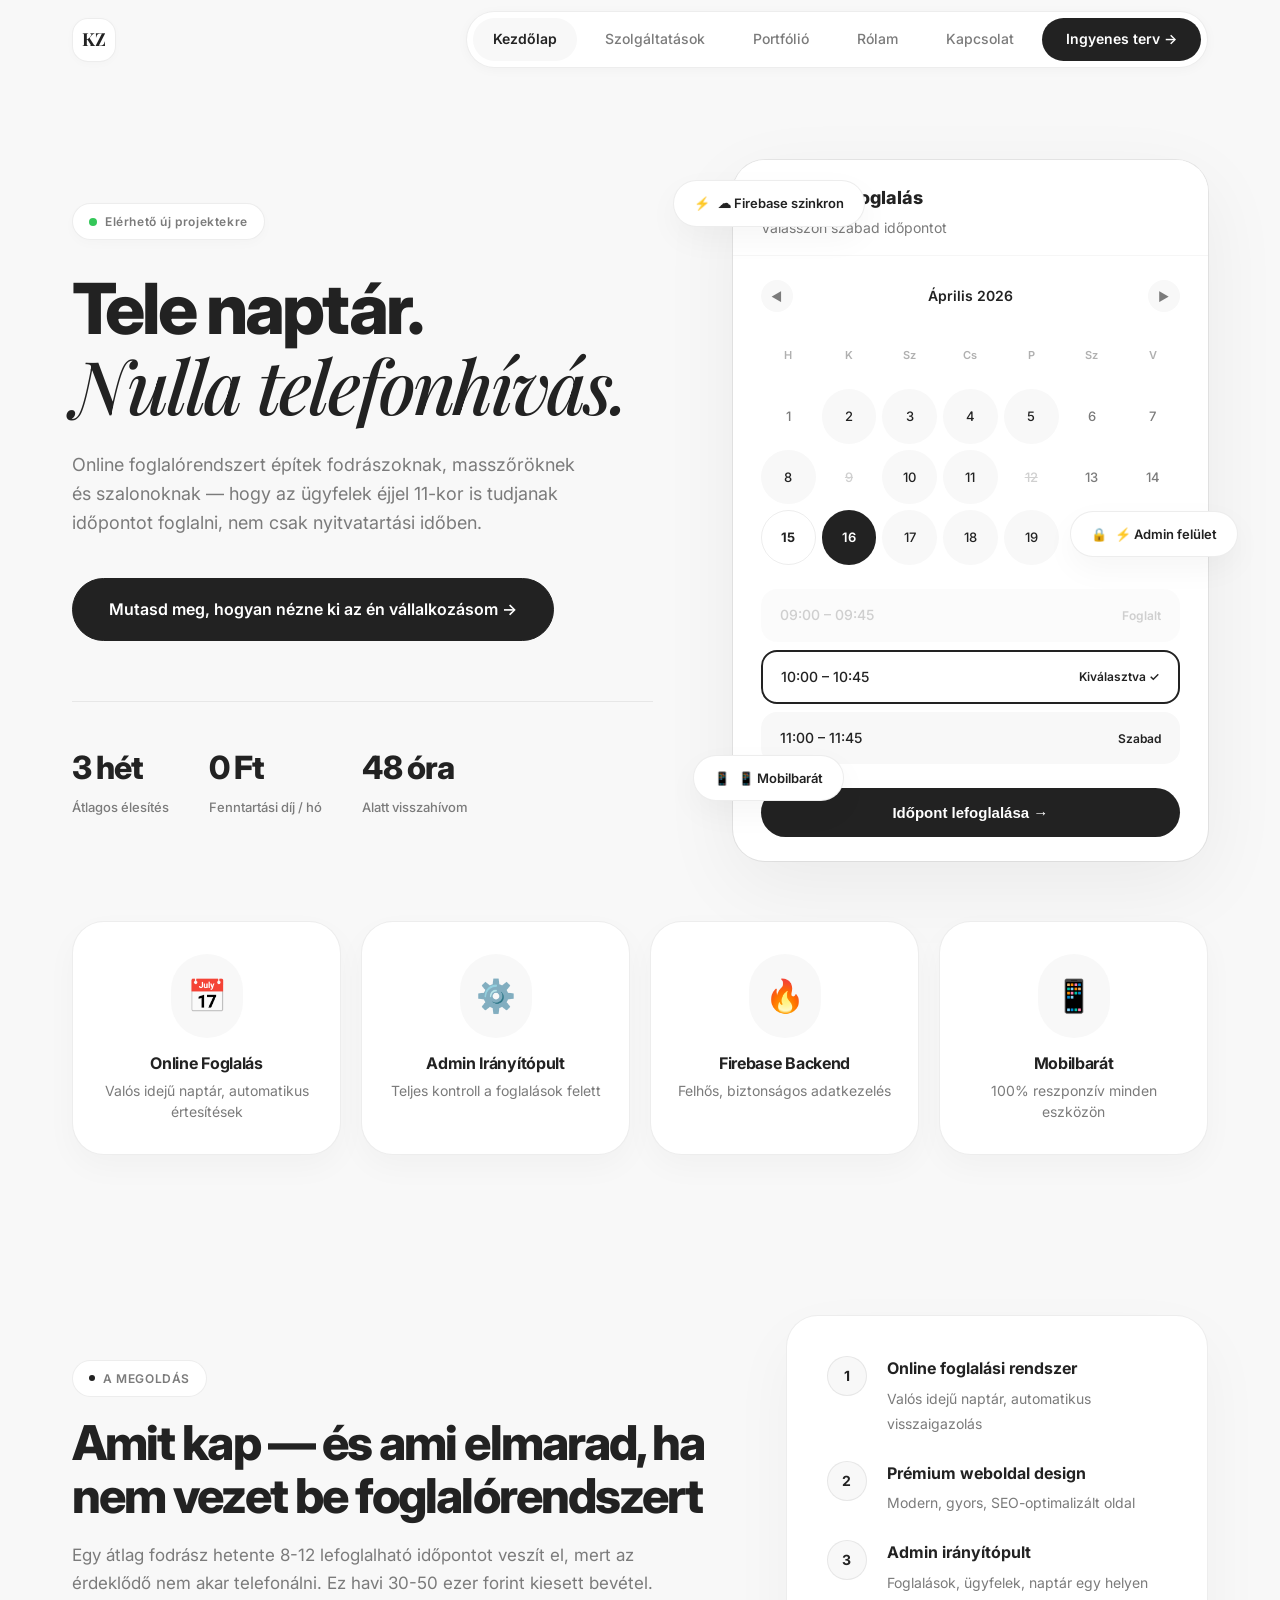
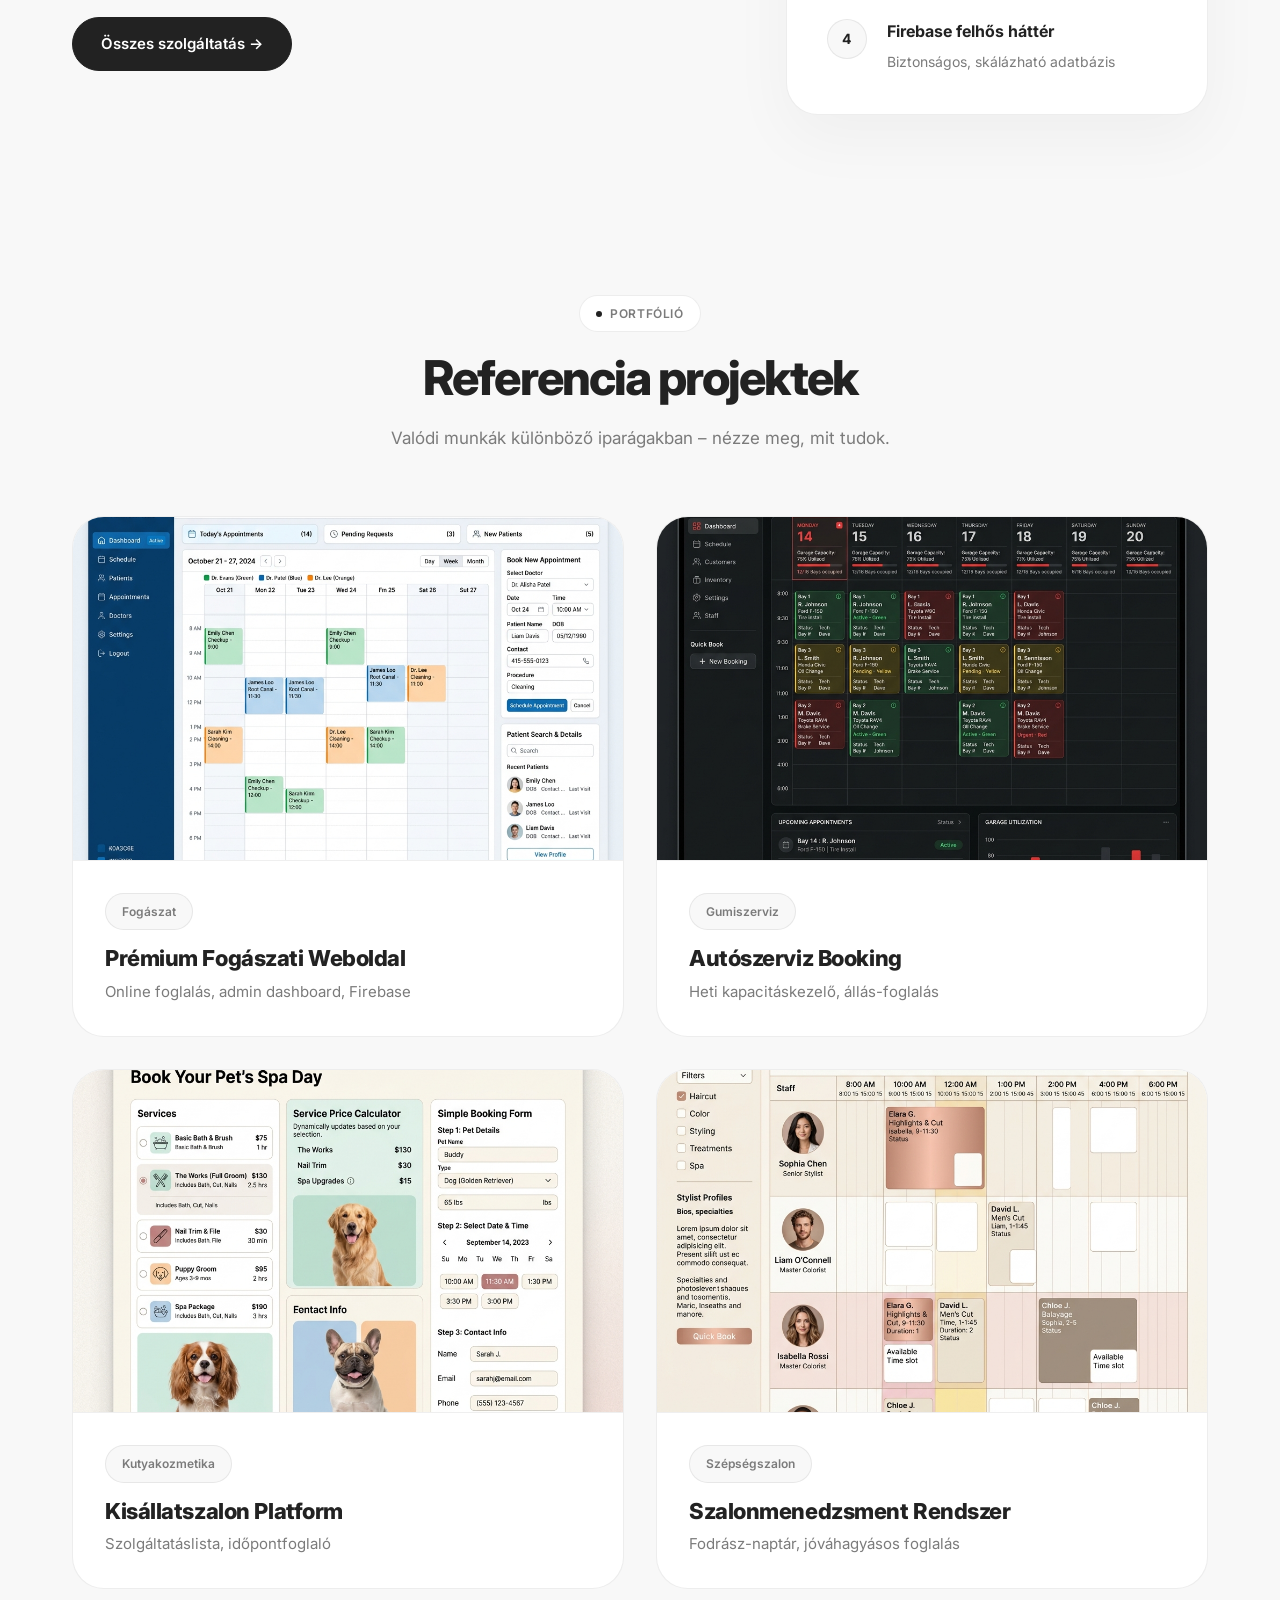
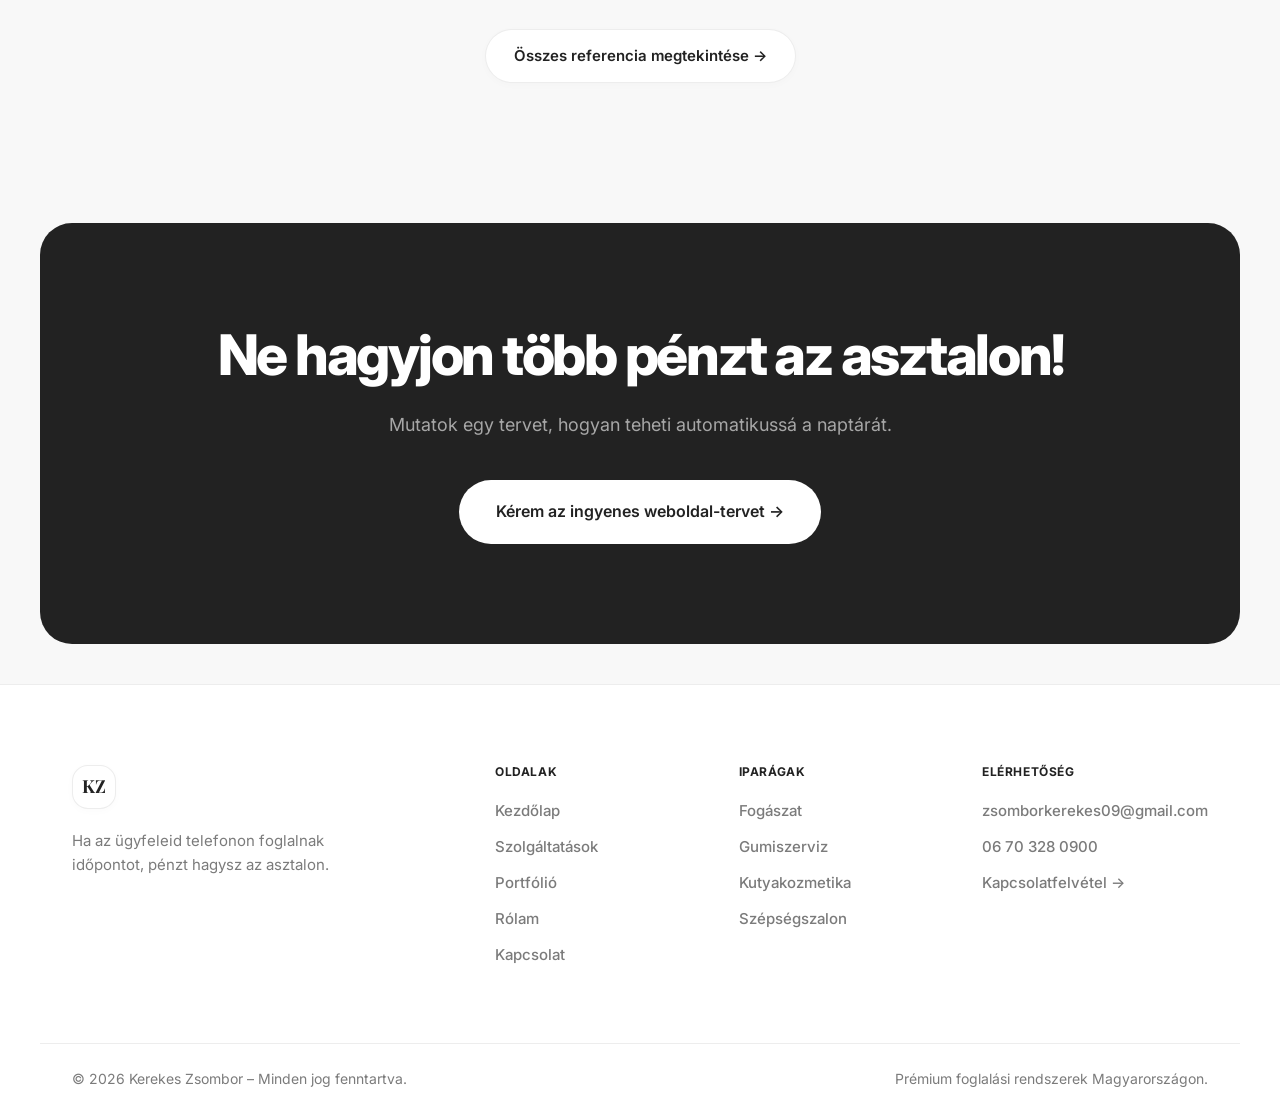
==== commit bebac056: "UI Overhaul: Fintech Design and Photorealistic UI Images" ====
--- a/index.html
+++ b/index.html
@@ -44,7 +44,7 @@
         </div>
         <h1 class="hero-title">
             Tele naptár.<br>
-            <span class="line-accent">Nulla telefonhívás.</span>
+            <span class="serif">Nulla telefonhívás.</span>
         </h1>
         <p class="hero-subtitle">
             Online foglalórendszert építek fodrászoknak, masszőröknek és szalonoknak —
--- a/style.css
+++ b/style.css
@@ -1,55 +1,45 @@
-/* ============================================================
-   KEREKES ZSOMBOR — PRÉMIUM PORTFÓLIÓ
-   Design: Fekete-Szürke-Arany | Editorial Premium
-   ============================================================ */
-
-@import url('https://fonts.googleapis.com/css2?family=Inter:wght@300;400;500;600;700;800;900&family=Playfair+Display:wght@400;500;600;700&display=swap');
+@import url('https://fonts.googleapis.com/css2?family=Inter:wght@300;400;500;600;700;800;900&family=Playfair+Display:ital,wght@0,400;0,500;0,600;0,700;1,400;1,500;1,600;1,700&display=swap');
 
 /* ── DESIGN TOKENS ─────────────────────────────────────────── */
 :root {
-  /* Colors */
-  --gold:        #C9A84C;
-  --gold-dark:   #A8893A;
-  --gold-light:  #FBF6EC;
-  --gold-muted:  rgba(201,168,76,.12);
-
-  --dark:        #1A1A1A;
-  --dark-2:      #2C2C2C;
-  --dark-3:      #3D3D3D;
-  --mid:         #6B6B6B;
-  --light-text:  #9A9A9A;
-  --border:      #E5E5E5;
-  --border-dark: rgba(255,255,255,.10);
-
-  --bg:          #F7F5F2;
-  --surface:     #FFFFFF;
-  --surface-2:   #F2F0ED;
+  /* 4-Color Fintech Palette */
+  --black:        #222222;
+  --gray:         #7B7B7B;
+  --bg:           #F8F8F8;
+  --white:        #FFFFFF;
+
+  /* Derivative / Utilities */
+  --border:       rgba(34, 34, 34, 0.08); /* Derived from --black */
+  --border-light: rgba(34, 34, 34, 0.04);
+  --hover-black:  #333333;
+  --gray-light:   #EAEAEA;
 
   /* Nav height */
-  --nav-h: 70px;
-
-  /* Radius */
-  --r-sm: 6px;
-  --r-md: 12px;
-  --r-lg: 20px;
-  --r-xl: 28px;
+  --nav-h: 80px;
+
+  /* Fintech Radii */
+  --r-sm: 8px;
+  --r-md: 16px;
+  --r-lg: 24px;
+  --r-xl: 32px;
+  --r-pill: 100px;
 
   /* Transition */
-  --t: 0.3s cubic-bezier(0.4, 0, 0.2, 1);
+  --t: 0.3s cubic-bezier(0.2, 0.8, 0.2, 1);
 }
 
 /* ── RESET ──────────────────────────────────────────────────── */
 *, *::before, *::after { box-sizing: border-box; margin: 0; padding: 0; }
 
-html { scroll-behavior: smooth; -webkit-text-size-adjust: 100%; }
+html { scroll-behavior: smooth; -webkit-text-size-adjust: 100%; width: 100%; overflow-x: hidden; }
 
 body {
   font-family: 'Inter', sans-serif;
   background: var(--bg);
-  color: var(--dark);
+  color: var(--black);
   line-height: 1.6;
   overflow-x: hidden;
-  cursor: auto !important;
+  width: 100%;
 }
 
 img { max-width: 100%; display: block; }
@@ -62,16 +52,27 @@
   font-weight: 800;
   line-height: 1.15;
   letter-spacing: -0.02em;
-  color: var(--dark);
-}
+  color: var(--black);
+}
+
+/* The elegant serif style matching the user's image */
+.serif, .italic-serif, .hero-title .line-accent, .page-hero .gold-word {
+  font-family: 'Playfair Display', serif;
+  font-weight: 500;
+  font-style: italic;
+  font-size: 1.05em; /* Optical adjustment */
+}
+/* Re-purpose old gold-word / line-accent classes */
+.hero-title .line-accent { color: var(--gray); font-weight: 400; }
+.page-hero .gold-word { color: var(--gray); font-weight: 400; }
 
 /* ── SCROLLBAR ──────────────────────────────────────────────── */
-::-webkit-scrollbar { width: 6px; }
+::-webkit-scrollbar { width: 8px; }
 ::-webkit-scrollbar-track { background: var(--bg); }
-::-webkit-scrollbar-thumb { background: var(--gold); border-radius: 3px; }
+::-webkit-scrollbar-thumb { background: var(--gray); border-radius: 4px; border: 2px solid var(--bg); }
 
 /* ── SELECTION ──────────────────────────────────────────────── */
-::selection { background: var(--gold); color: #fff; }
+::selection { background: var(--black); color: var(--white); }
 
 /* ══════════════════════════════════════════════════════════════
    NAVIGATION
@@ -80,16 +81,16 @@
   position: fixed;
   top: 0; left: 0; right: 0;
   height: var(--nav-h);
-  background: rgba(247, 245, 242, 0.95);
-  backdrop-filter: blur(16px);
-  -webkit-backdrop-filter: blur(16px);
-  border-bottom: 1px solid var(--border);
+  background: rgba(248, 248, 248, 0.85); /* --bg with opacity */
+  backdrop-filter: blur(24px);
+  -webkit-backdrop-filter: blur(24px);
+  border-bottom: 1px solid transparent;
   z-index: 1000;
   transition: var(--t);
 }
 .nav.scrolled {
-  background: rgba(247, 245, 242, 0.98);
-  box-shadow: 0 2px 20px rgba(0,0,0,.06);
+  background: rgba(248, 248, 248, 0.95);
+  border-bottom: 1px solid var(--border);
 }
 .nav-inner {
   max-width: 1200px;
@@ -101,43 +102,50 @@
   justify-content: space-between;
 }
 .logo-mark {
-  width: 42px; height: 42px;
-  background: var(--dark);
-  color: var(--gold);
-  border-radius: var(--r-sm);
+  width: 44px; height: 44px;
+  background: var(--white);
+  color: var(--black);
+  border: 1px solid var(--border);
+  border-radius: var(--r-md);
   display: flex; align-items: center; justify-content: center;
-  font-weight: 900;
-  font-size: 15px;
-  letter-spacing: -0.03em;
+  font-family: 'Playfair Display', serif;
+  font-weight: 700;
+  font-size: 18px;
   flex-shrink: 0;
-  transition: background var(--t);
-}
-.logo-mark:hover { background: var(--gold); color: var(--dark); }
+  transition: transform var(--t), box-shadow var(--t);
+  box-shadow: 0 2px 8px rgba(0,0,0,0.02);
+}
+.logo-mark:hover { transform: translateY(-2px); box-shadow: 0 4px 12px rgba(0,0,0,0.05); }
+
 .nav-links {
   display: flex;
-  gap: 2px;
-  align-items: center;
+  gap: 8px;
+  align-items: center;
+  background: var(--white);
+  padding: 6px;
+  border-radius: var(--r-pill);
+  box-shadow: 0 2px 12px rgba(0,0,0,0.03);
+  border: 1px solid var(--border);
 }
 .nav-links a {
-  padding: 8px 16px;
-  border-radius: var(--r-sm);
+  padding: 10px 20px;
+  border-radius: var(--r-pill);
   font-size: 14px;
   font-weight: 500;
-  color: var(--mid);
-  transition: color var(--t), background var(--t);
+  color: var(--gray);
+  transition: all var(--t);
   white-space: nowrap;
 }
-.nav-links a:hover { color: var(--dark); background: var(--surface-2); }
-.nav-links a.active { color: var(--dark); font-weight: 600; }
+.nav-links a:hover { color: var(--black); background: var(--bg); }
+.nav-links a.active { color: var(--black); font-weight: 600; background: var(--bg); }
 .nav-cta {
-  background: var(--dark) !important;
-  color: #fff !important;
-  padding: 9px 20px !important;
-  border-radius: var(--r-sm) !important;
+  background: var(--black) !important;
+  color: var(--white) !important;
+  padding: 10px 24px !important;
+  border-radius: var(--r-pill) !important;
   font-weight: 600 !important;
-  transition: background var(--t) !important;
-}
-.nav-cta:hover { background: var(--gold) !important; color: var(--dark) !important; }
+}
+.nav-cta:hover { background: var(--hover-black) !important; transform: translateY(-1px); }
 
 /* Hamburger */
 .hamburger {
@@ -151,8 +159,8 @@
 }
 .hamburger span {
   display: block;
-  width: 22px; height: 2px;
-  background: var(--dark);
+  width: 24px; height: 2px;
+  background: var(--black);
   border-radius: 2px;
   transition: var(--t);
 }
@@ -165,27 +173,29 @@
   display: none;
   position: fixed;
   top: var(--nav-h); left: 0; right: 0;
-  background: var(--surface);
+  background: var(--white);
   border-bottom: 1px solid var(--border);
-  padding: 20px 24px;
+  padding: 24px;
   z-index: 999;
-  box-shadow: 0 8px 30px rgba(0,0,0,.08);
-}
-.mobile-nav.open { display: flex; flex-direction: column; gap: 4px; }
+  box-shadow: 0 8px 32px rgba(0,0,0,.04);
+  border-radius: 0 0 var(--r-lg) var(--r-lg);
+}
+.mobile-nav.open { display: flex; flex-direction: column; gap: 8px; }
 .mobile-nav a {
-  padding: 12px 16px;
-  border-radius: var(--r-sm);
-  font-size: 15px;
+  padding: 14px 20px;
+  border-radius: var(--r-md);
+  font-size: 16px;
   font-weight: 500;
-  color: var(--dark);
-  transition: background var(--t);
-}
-.mobile-nav a:hover { background: var(--surface-2); }
+  color: var(--gray);
+  transition: background var(--t), color var(--t);
+}
+.mobile-nav a:hover { background: var(--bg); color: var(--black); }
 .mobile-nav a.nav-cta {
-  margin-top: 8px;
-  background: var(--dark) !important;
-  color: #fff !important;
+  margin-top: 12px;
+  background: var(--black) !important;
+  color: var(--white) !important;
   text-align: center;
+  border-radius: var(--r-pill);
 }
 
 /* ══════════════════════════════════════════════════════════════
@@ -195,8 +205,8 @@
   max-width: 1200px;
   margin: 0 auto;
   padding: 0 32px;
-  padding-top: calc(var(--nav-h) + 60px);
-  padding-bottom: 80px;
+  padding-top: calc(var(--nav-h) + 80px);
+  padding-bottom: 100px;
 }
 
 /* ══════════════════════════════════════════════════════════════
@@ -205,10 +215,10 @@
 .hero {
   min-height: calc(100vh - var(--nav-h));
   display: grid;
-  grid-template-columns: 1fr 1fr;
-  align-items: center;
-  gap: 64px;
-  padding: calc(var(--nav-h) + 60px) 32px 80px;
+  grid-template-columns: 1.1fr 0.9fr;
+  align-items: center;
+  gap: 80px;
+  padding: calc(var(--nav-h) + 80px) 32px 100px;
   max-width: 1200px;
   margin: 0 auto;
 }
@@ -217,486 +227,461 @@
   display: inline-flex;
   align-items: center;
   gap: 8px;
-  background: var(--gold-muted);
-  border: 1px solid rgba(201,168,76,.3);
-  color: var(--gold-dark);
-  font-size: 11px;
-  font-weight: 700;
-  letter-spacing: 0.12em;
-  text-transform: uppercase;
-  padding: 6px 14px;
-  border-radius: 100px;
-  margin-bottom: 24px;
+  background: var(--white);
+  border: 1px solid var(--border);
+  color: var(--gray);
+  font-size: 12px;
+  font-weight: 600;
+  letter-spacing: 0.05em;
+  padding: 8px 16px;
+  border-radius: var(--r-pill);
+  margin-bottom: 32px;
+  box-shadow: 0 4px 12px rgba(0,0,0,0.02);
 }
 .hero-eyebrow .dot {
-  width: 6px; height: 6px;
-  background: var(--gold);
+  width: 8px; height: 8px;
+  background: #34C759; /* Kept small green dot for status, otherwise everything is 4-color */
   border-radius: 50%;
   animation: pulse-dot 2s infinite;
 }
 @keyframes pulse-dot {
-  0%, 100% { opacity: 1; transform: scale(1); }
-  50%       { opacity: 0.5; transform: scale(0.7); }
+  0%, 100% { opacity: 1; box-shadow: 0 0 0 0 rgba(52, 199, 89, 0.4); }
+  50%       { opacity: 0.8; box-shadow: 0 0 0 4px rgba(52, 199, 89, 0); }
 }
 
 .hero-title {
-  font-size: clamp(38px, 5vw, 68px);
-  font-weight: 900;
+  font-size: clamp(42px, 5.5vw, 76px);
+  font-weight: 800;
   line-height: 1.05;
-  letter-spacing: -0.035em;
-  color: var(--dark);
+  letter-spacing: -0.04em;
+  color: var(--black);
   margin-bottom: 24px;
 }
-.hero-title .line-accent {
-  color: var(--gold);
-  position: relative;
-}
 
 .hero-subtitle {
-  font-size: 17px;
-  color: var(--mid);
-  line-height: 1.7;
-  max-width: 480px;
-  margin-bottom: 36px;
+  font-size: 18px;
+  color: var(--gray);
+  line-height: 1.6;
+  max-width: 520px;
+  margin-bottom: 40px;
   font-weight: 400;
 }
 
 .hero-actions {
   display: flex;
-  gap: 12px;
+  gap: 16px;
   flex-wrap: wrap;
   align-items: center;
-  margin-bottom: 44px;
+  margin-bottom: 60px;
 }
 
 /* Hero stats */
 .hero-stats {
   display: flex;
-  gap: 32px;
-  padding-top: 32px;
+  gap: 40px;
+  padding-top: 40px;
   border-top: 1px solid var(--border);
 }
 .h-stat-num {
-  font-size: 28px;
-  font-weight: 900;
-  color: var(--dark);
+  font-size: 32px;
+  font-weight: 800;
+  color: var(--black);
   letter-spacing: -0.03em;
   display: block;
 }
 .h-stat-label {
-  font-size: 12px;
-  color: var(--light-text);
+  font-size: 13px;
+  color: var(--gray);
   font-weight: 500;
-  margin-top: 2px;
-  text-transform: uppercase;
-  letter-spacing: 0.06em;
-}
-
-/* ── BOOKING CARD ──────────────────────────────────────────── */
+  margin-top: 4px;
+}
+
+/* ── BOOKING CARD (Redesigned as clean widget) ──────────────── */
+.hero-right { position: relative; min-width: 0; }
 .booking-card {
-  background: var(--surface);
+  background: var(--white);
   border-radius: var(--r-xl);
-  box-shadow: 0 24px 64px rgba(0,0,0,.10), 0 0 0 1px var(--border);
+  box-shadow: 0 24px 80px rgba(0,0,0,0.06), 0 0 0 1px var(--border);
   overflow: hidden;
   position: relative;
+  z-index: 2;
 }
 .bc-header {
-  background: var(--dark);
-  color: #fff;
-  padding: 20px 24px;
-  display: flex;
-  align-items: center;
-  justify-content: space-between;
-}
-.bc-clinic { font-weight: 700; font-size: 15px; }
-.bc-sub { font-size: 12px; opacity: 0.6; }
-.bc-body { padding: 20px 24px; }
-
-.bc-calendar {}
+  background: var(--white);
+  color: var(--black);
+  padding: 24px 28px 16px;
+  display: flex;
+  align-items: flex-start;
+  flex-direction: column;
+  gap: 4px;
+  border-bottom: 1px solid var(--border-light);
+}
+.bc-header .bc-clinic { font-weight: 800; font-size: 18px; }
+.bc-header .bc-sub { font-size: 14px; color: var(--gray); }
+.bc-body { padding: 24px 28px; }
+
 .bc-cal-header {
   display: flex;
   align-items: center;
   justify-content: space-between;
   font-weight: 600;
-  font-size: 13px;
-  margin-bottom: 14px;
-  color: var(--dark);
+  font-size: 14px;
+  margin-bottom: 16px;
+  color: var(--black);
 }
 .bc-cal-nav {
   cursor: pointer;
-  width: 28px; height: 28px;
+  width: 32px; height: 32px;
   display: flex; align-items: center; justify-content: center;
-  border-radius: var(--r-sm);
-  background: var(--surface-2);
-  font-size: 11px;
-  color: var(--mid);
+  border-radius: var(--r-pill);
+  background: var(--bg);
+  font-size: 12px;
+  color: var(--gray);
   transition: background var(--t);
 }
-.bc-cal-nav:hover { background: var(--gold); color: #fff; }
+.bc-cal-nav:hover { background: var(--gray-light); color: var(--black); }
 .bc-grid {
   display: grid;
   grid-template-columns: repeat(7, 1fr);
-  gap: 3px;
-  margin-bottom: 16px;
+  gap: 6px;
+  margin-bottom: 24px;
 }
 .bc-day {
   aspect-ratio: 1;
   display: flex; align-items: center; justify-content: center;
-  font-size: 11px;
+  font-size: 13px;
   font-weight: 500;
-  border-radius: 5px;
+  border-radius: var(--r-pill);
   cursor: pointer;
   transition: background var(--t), color var(--t);
-  color: var(--mid);
-}
-.bc-day.hd { font-weight: 700; color: var(--light-text); font-size: 10px; cursor: default; }
-.bc-day.avail { color: var(--dark); }
-.bc-day.avail:hover { background: var(--gold-muted); color: var(--gold-dark); }
-.bc-day.booked { background: #F5F5F5; color: #CCC; cursor: not-allowed; }
-.bc-day.today { font-weight: 800; color: var(--dark); }
-.bc-day.sel { background: var(--dark); color: #fff; font-weight: 700; }
-
-.bc-slots { display: flex; flex-direction: column; gap: 8px; margin-bottom: 16px; }
+  color: var(--gray);
+}
+.bc-day.hd { font-weight: 600; color: #B0B0B0; font-size: 11px; cursor: default; }
+.bc-day.avail { color: var(--black); background: var(--bg); }
+.bc-day.avail:hover { background: var(--gray-light); }
+.bc-day.booked { color: #D0D0D0; cursor: not-allowed; text-decoration: line-through; }
+.bc-day.today { font-weight: 700; color: var(--black); border: 1px solid var(--border); }
+.bc-day.sel { background: var(--black); color: var(--white); font-weight: 600; }
+
+.bc-slots { display: flex; flex-direction: column; gap: 8px; margin-bottom: 24px; }
 .bc-slot {
   display: flex; align-items: center; justify-content: space-between;
-  padding: 10px 14px;
+  padding: 14px 18px;
   border-radius: var(--r-md);
-  font-size: 13px;
+  font-size: 14px;
   font-weight: 500;
   transition: var(--t);
-}
-.bc-slot.free   { background: #F0F9F0; color: #2D7A3A; border: 1px solid #C3E8C9; }
-.bc-slot.taken  { background: #F7F7F7; color: #AAA; border: 1px solid #E8E8E8; }
-.bc-slot.picked { background: var(--gold-muted); color: var(--gold-dark); border: 1px solid rgba(201,168,76,.3); }
-.bc-slot-badge  { font-size: 11px; font-weight: 700; text-transform: uppercase; letter-spacing: 0.04em; }
+  background: var(--bg);
+  border: 1px solid transparent;
+}
+.bc-slot.free   { color: var(--black); }
+.bc-slot.taken  { color: #A0A0A0; opacity: 0.5; }
+.bc-slot.picked { background: var(--white); color: var(--black); border: 2px solid var(--black); }
+.bc-slot-badge  { font-size: 12px; font-weight: 600; }
 
 .bc-btn {
   width: 100%;
-  padding: 13px;
-  background: var(--dark);
-  color: #fff;
+  padding: 16px;
+  background: var(--black);
+  color: var(--white);
   border: none;
-  border-radius: var(--r-md);
+  border-radius: var(--r-pill);
+  font-size: 15px;
+  font-weight: 600;
+  cursor: pointer;
+  transition: transform var(--t), box-shadow var(--t), background var(--t);
+}
+.bc-btn:hover { background: var(--hover-black); transform: translateY(-2px); box-shadow: 0 8px 20px rgba(0,0,0,0.1); }
+
+/* Hero floating chips (Sleek pill widgets) */
+.hero-chip {
+  position: absolute;
+  background: var(--white);
+  border: 1px solid var(--border);
+  border-radius: var(--r-pill);
+  padding: 12px 20px;
+  font-size: 13px;
+  font-weight: 600;
+  color: var(--black);
+  box-shadow: 0 12px 32px rgba(0,0,0,.04);
+  white-space: nowrap;
+  animation: float-chip 4s ease-in-out infinite;
+  z-index: 3;
+  display: flex; align-items: center; gap: 8px;
+}
+.chip-1 { top: 20px; left: -60px; animation-delay: 0s; }
+.chip-1::before { content: '⚡'; }
+.chip-2 { bottom: 60px; left: -40px; animation-delay: 1s; }
+.chip-2::before { content: '📱'; }
+.chip-3 { top: 50%; right: -30px; animation-delay: 2s; }
+.chip-3::before { content: '🔒'; }
+@keyframes float-chip {
+  0%, 100% { transform: translateY(0); }
+  50%       { transform: translateY(-8px); }
+}
+
+/* ══════════════════════════════════════════════════════════════
+   PAGE HEROS (inner pages)
+══════════════════════════════════════════════════════════════ */
+.page-hero {
+  background: var(--bg);
+  padding: calc(var(--nav-h) + 80px) 32px 80px;
+  text-align: center;
+  position: relative;
+}
+.page-hero-inner {
+  max-width: 800px;
+  margin: 0 auto;
+}
+.page-hero .section-tag { margin-bottom: 24px; display: inline-block; }
+.page-hero h1 {
+  font-size: clamp(38px, 5vw, 64px);
+  color: var(--black);
+  font-weight: 800;
+  letter-spacing: -0.04em;
+  margin-bottom: 24px;
+}
+.page-hero p {
+  font-size: 18px;
+  color: var(--gray);
+  line-height: 1.6;
+  max-width: 600px;
+  margin: 0 auto;
+}
+
+/* ══════════════════════════════════════════════════════════════
+   BUTTONS
+══════════════════════════════════════════════════════════════ */
+.btn {
+  display: inline-flex;
+  align-items: center;
+  justify-content: center;
+  gap: 8px;
+  padding: 14px 28px;
+  border-radius: var(--r-pill);
+  font-size: 15px;
+  font-weight: 600;
+  cursor: pointer;
+  border: 1px solid transparent;
+  transition: all var(--t);
+  text-align: center;
+}
+.btn-primary {
+  background: var(--black);
+  color: var(--white);
+  border-color: var(--black);
+}
+.btn-primary:hover {
+  background: var(--hover-black);
+  transform: translateY(-2px);
+  box-shadow: 0 8px 24px rgba(0,0,0,.10);
+}
+.btn-outline {
+  background: var(--white);
+  color: var(--black);
+  border-color: var(--border);
+  box-shadow: 0 2px 8px rgba(0,0,0,0.02);
+}
+.btn-outline:hover {
+  border-color: var(--black);
+  background: var(--white);
+}
+.btn-white {
+  background: var(--white);
+  color: var(--black);
+}
+.btn-white:hover {
+  transform: translateY(-2px);
+  box-shadow: 0 8px 24px rgba(0,0,0,.08);
+}
+/* Deprecated gold btn mapping to primary */
+.btn-gold {
+  background: var(--black);
+  color: var(--white);
+}
+.btn-lg { padding: 18px 36px; font-size: 16px; }
+
+/* ══════════════════════════════════════════════════════════════
+   SECTION HELPERS
+══════════════════════════════════════════════════════════════ */
+.section-tag {
+  display: inline-flex;
+  align-items: center;
+  font-size: 12px;
+  font-weight: 600;
+  letter-spacing: 0.05em;
+  color: var(--gray);
+  margin-bottom: 20px;
+  padding: 8px 16px;
+  background: var(--white);
+  border: 1px solid var(--border);
+  border-radius: var(--r-pill);
+}
+.section-tag::before {
+  content: ''; width: 6px; height: 6px; border-radius: 50%; background: var(--black); margin-right: 8px;
+}
+.section-title {
+  font-size: clamp(32px, 4vw, 48px);
+  font-weight: 800;
+  letter-spacing: -0.04em;
+  color: var(--black);
+  margin-bottom: 20px;
+  line-height: 1.1;
+}
+.section-desc {
+  font-size: 17px;
+  color: var(--gray);
+  line-height: 1.6;
+  max-width: 600px;
+}
+.section-header {
+  text-align: center;
+  margin-bottom: 64px;
+}
+.section-header .section-desc { margin: 0 auto; }
+
+/* ══════════════════════════════════════════════════════════════
+   QUICK STRIP (Services/Features highlight)
+══════════════════════════════════════════════════════════════ */
+.quick-strip {
+  padding: 0 32px;
+  display: grid;
+  grid-template-columns: repeat(4, 1fr);
+  gap: 20px;
+  max-width: 1200px;
+  margin: -40px auto 80px; /* pull up over hero slightly */
+  position: relative;
+  z-index: 10;
+}
+.qs-item {
+  background: var(--white);
+  padding: 32px 24px;
+  border-radius: var(--r-xl);
+  border: 1px solid var(--border);
+  box-shadow: 0 12px 32px rgba(0,0,0,.03);
+  text-align: center;
+  transition: transform var(--t), box-shadow var(--t);
+}
+.qs-item:hover { transform: translateY(-4px); box-shadow: 0 20px 48px rgba(0,0,0,.06); }
+.qs-icon { font-size: 32px; margin-bottom: 16px; display: inline-block; padding: 16px; background: var(--bg); border-radius: var(--r-pill); }
+.qs-item h4 { font-size: 16px; color: var(--black); font-weight: 700; margin-bottom: 8px; }
+.qs-item p  { font-size: 14px; color: var(--gray); line-height: 1.5; }
+
+/* ══════════════════════════════════════════════════════════════
+   TEASER SECTION (services preview)
+══════════════════════════════════════════════════════════════ */
+.teaser {
+  display: grid;
+  grid-template-columns: 1.2fr 0.8fr;
+  gap: 80px;
+  align-items: center;
+  padding: 80px 32px;
+  max-width: 1200px;
+  margin: 0 auto;
+}
+.teaser-card {
+  background: var(--white);
+  border-radius: var(--r-xl);
+  padding: 40px;
+  border: 1px solid var(--border);
+  box-shadow: 0 24px 64px rgba(0,0,0,.04);
+}
+.tc-list { display: flex; flex-direction: column; gap: 24px; }
+.tc-item {
+  display: flex;
+  align-items: flex-start;
+  gap: 20px;
+}
+.tc-num {
+  width: 40px; height: 40px;
+  background: var(--bg);
+  border: 1px solid var(--border);
+  color: var(--black);
+  border-radius: var(--r-pill);
+  display: flex; align-items: center; justify-content: center;
   font-size: 14px;
   font-weight: 700;
+  flex-shrink: 0;
+}
+.tc-body strong { display: block; font-size: 16px; font-weight: 700; color: var(--black); margin-bottom: 4px; }
+.tc-body span   { font-size: 14px; color: var(--gray); }
+
+/* ══════════════════════════════════════════════════════════════
+   HOME PORTFOLIO GRID
+══════════════════════════════════════════════════════════════ */
+.home-portfolio {
+  padding: 100px 32px;
+  max-width: 1200px;
+  margin: 0 auto;
+}
+.hp-grid {
+  display: grid;
+  grid-template-columns: repeat(2, 1fr);
+  gap: 32px;
+}
+.hp-card {
+  background: var(--white);
+  border-radius: var(--r-xl);
+  overflow: hidden;
+  border: 1px solid var(--border);
+  transition: transform var(--t), box-shadow var(--t);
   cursor: pointer;
-  transition: background var(--t);
-  letter-spacing: 0.02em;
-}
-.bc-btn:hover { background: var(--gold); color: var(--dark); }
-
-/* Hero floating chips */
-.hero-right { position: relative; }
-.hero-chip {
-  position: absolute;
-  background: var(--surface);
-  border: 1px solid var(--border);
-  border-radius: 100px;
-  padding: 8px 14px;
+  display: flex;
+  flex-direction: column;
+}
+.hp-card:hover {
+  transform: translateY(-4px);
+  box-shadow: 0 24px 64px rgba(0,0,0,.06);
+}
+.hp-img {
+  width: 100%;
+  aspect-ratio: 16/10;
+  overflow: hidden;
+  background: var(--bg);
+  border-bottom: 1px solid var(--border-light);
+}
+.hp-img img { width: 100%; height: 100%; object-fit: cover; transition: transform .6s cubic-bezier(0.2, 0.8, 0.2, 1); }
+.hp-card:hover .hp-img img { transform: scale(1.05); }
+.hp-info { padding: 32px; flex: 1; display: flex; flex-direction: column; justify-content: center; }
+.hp-sector {
+  align-self: flex-start;
+  background: var(--bg);
+  color: var(--gray);
   font-size: 12px;
   font-weight: 600;
-  color: var(--dark);
-  box-shadow: 0 4px 16px rgba(0,0,0,.08);
-  white-space: nowrap;
-  animation: float-chip 3s ease-in-out infinite;
-}
-.chip-1 { top: 12px; left: -40px; animation-delay: 0s; }
-.chip-2 { bottom: 80px; left: -30px; animation-delay: 0.8s; }
-.chip-3 { top: 55%; right: -20px; transform: translateY(-50%); animation-delay: 1.6s; }
-@keyframes float-chip {
-  0%, 100% { transform: translateY(0); }
-  50%       { transform: translateY(-6px); }
-}
-.chip-3 { animation: float-chip-3 3s ease-in-out 1.6s infinite; }
-@keyframes float-chip-3 {
-  0%, 100% { transform: translateY(-50%); }
-  50%       { transform: translateY(calc(-50% - 6px)); }
-}
-
-/* ══════════════════════════════════════════════════════════════
-   PAGE HEROS (inner pages)
-══════════════════════════════════════════════════════════════ */
-.page-hero {
-  background: var(--dark);
-  color: #fff;
-  padding: calc(var(--nav-h) + 64px) 32px 64px;
+  padding: 8px 16px;
+  border-radius: var(--r-pill);
+  margin-bottom: 16px;
+  border: 1px solid var(--border);
+}
+.hp-info h4 { font-size: 22px; font-weight: 800; color: var(--black); margin-bottom: 8px; letter-spacing: -0.02em; }
+.hp-info p  { font-size: 15px; color: var(--gray); }
+
+/* ══════════════════════════════════════════════════════════════
+   CALL TO ACTION
+══════════════════════════════════════════════════════════════ */
+.home-cta, .services-cta {
+  background: var(--black);
+  color: var(--white);
   text-align: center;
-  position: relative;
-  overflow: hidden;
-}
-.page-hero::before {
-  content: '';
-  position: absolute;
-  inset: 0;
-  background: radial-gradient(ellipse 60% 60% at 50% 0%, rgba(201,168,76,.15) 0%, transparent 70%);
-  pointer-events: none;
-}
-.page-hero-inner {
-  max-width: 700px;
-  margin: 0 auto;
-  position: relative;
-}
-.page-hero .section-tag { color: rgba(255,255,255,.45); }
-.page-hero h1 {
-  font-size: clamp(34px, 5vw, 58px);
-  color: #fff;
-  font-weight: 900;
+  padding: 100px 32px;
+  margin: 40px 32px;
+  border-radius: var(--r-xl);
+  max-width: 1200px;
+  margin-left: auto; margin-right: auto;
+}
+.home-cta h2, .services-cta h2 {
+  font-size: clamp(32px, 4.5vw, 56px);
+  color: var(--white);
+  font-weight: 800;
   letter-spacing: -0.04em;
-  margin-bottom: 16px;
-  margin-top: 14px;
-}
-.page-hero p {
-  font-size: 17px;
+  margin-bottom: 24px;
+}
+.home-cta p, .services-cta p {
+  font-size: 18px;
   color: rgba(255,255,255,.6);
-  line-height: 1.7;
-}
-.page-hero .gold-word { color: var(--gold); }
-
-/* ══════════════════════════════════════════════════════════════
-   BUTTONS
-══════════════════════════════════════════════════════════════ */
-.btn {
-  display: inline-flex;
-  align-items: center;
-  gap: 6px;
-  padding: 13px 24px;
-  border-radius: var(--r-sm);
-  font-size: 14px;
-  font-weight: 700;
-  letter-spacing: 0.01em;
-  cursor: pointer;
-  border: 2px solid transparent;
-  transition: all var(--t);
-  white-space: nowrap;
-}
-.btn-primary {
-  background: var(--dark);
-  color: #fff;
-  border-color: var(--dark);
-}
-.btn-primary:hover {
-  background: var(--gold);
-  border-color: var(--gold);
-  color: var(--dark);
-  transform: translateY(-1px);
-  box-shadow: 0 8px 24px rgba(201,168,76,.30);
-}
-.btn-outline {
-  background: transparent;
-  color: var(--dark);
-  border-color: var(--dark);
-}
-.btn-outline:hover {
-  background: var(--dark);
-  color: #fff;
-}
-.btn-gold {
-  background: var(--gold);
-  color: var(--dark);
-  border-color: var(--gold);
-  font-weight: 800;
-}
-.btn-gold:hover {
-  background: var(--gold-dark);
-  border-color: var(--gold-dark);
-  transform: translateY(-1px);
-  box-shadow: 0 8px 24px rgba(201,168,76,.35);
-}
-.btn-white {
-  background: #fff;
-  color: var(--dark);
-  border-color: #fff;
-}
-.btn-white:hover {
-  background: var(--gold);
-  color: var(--dark);
-  border-color: var(--gold);
-}
-.btn-lg { padding: 16px 32px; font-size: 15px; }
-
-/* ══════════════════════════════════════════════════════════════
-   SECTION HELPERS
-══════════════════════════════════════════════════════════════ */
-.section-tag {
-  display: inline-block;
-  font-size: 10px;
-  font-weight: 800;
-  letter-spacing: 0.18em;
-  text-transform: uppercase;
-  color: var(--gold-dark);
-  margin-bottom: 12px;
-}
-.section-title {
-  font-size: clamp(26px, 3.5vw, 42px);
-  font-weight: 900;
-  letter-spacing: -0.03em;
-  color: var(--dark);
-  margin-bottom: 14px;
-  line-height: 1.1;
-}
-.section-desc {
-  font-size: 16px;
-  color: var(--mid);
-  line-height: 1.7;
-  max-width: 540px;
-}
-.section-header {
-  text-align: center;
-  margin-bottom: 48px;
-}
-.section-header .section-desc { margin: 0 auto; }
-
-/* ══════════════════════════════════════════════════════════════
-   QUICK STRIP
-══════════════════════════════════════════════════════════════ */
-.quick-strip {
-  background: var(--dark);
-  padding: 36px 32px;
-  display: grid;
-  grid-template-columns: repeat(4, 1fr);
-  gap: 1px;
-  max-width: 100%;
-}
-.qs-item {
-  padding: 28px 32px;
-  text-align: center;
-  position: relative;
-  transition: background var(--t);
-}
-.qs-item:not(:last-child)::after {
-  content: '';
-  position: absolute;
-  right: 0; top: 25%; bottom: 25%;
-  width: 1px;
-  background: rgba(255,255,255,.10);
-}
-.qs-item:hover { background: rgba(255,255,255,.03); }
-.qs-icon { font-size: 28px; margin-bottom: 12px; }
-.qs-item h4 { font-size: 14px; color: #fff; font-weight: 700; margin-bottom: 6px; }
-.qs-item p  { font-size: 12px; color: rgba(255,255,255,.45); line-height: 1.5; }
-
-/* ══════════════════════════════════════════════════════════════
-   TEASER SECTION (services preview)
-══════════════════════════════════════════════════════════════ */
-.teaser {
-  display: grid;
-  grid-template-columns: 1fr 1fr;
-  gap: 64px;
-  align-items: start;
-  padding: 80px 32px;
-  max-width: 1200px;
-  margin: 0 auto;
-}
-
-/* Numbered list card */
-.teaser-card {
-  background: var(--surface);
-  border-radius: var(--r-xl);
-  padding: 32px;
-  border: 1px solid var(--border);
-  box-shadow: 0 4px 24px rgba(0,0,0,.05);
-}
-.tc-list { display: flex; flex-direction: column; gap: 0; }
-.tc-item {
-  display: flex;
-  align-items: flex-start;
-  gap: 16px;
-  padding: 18px 0;
-  border-bottom: 1px solid var(--border);
-}
-.tc-item:last-child { border-bottom: none; padding-bottom: 0; }
-.tc-num {
-  width: 32px; height: 32px;
-  background: var(--dark);
-  color: var(--gold);
-  border-radius: var(--r-sm);
-  display: flex; align-items: center; justify-content: center;
-  font-size: 13px;
-  font-weight: 800;
-  flex-shrink: 0;
-  margin-top: 1px;
-}
-.tc-body strong { display: block; font-size: 15px; font-weight: 700; color: var(--dark); margin-bottom: 3px; }
-.tc-body span   { font-size: 13px; color: var(--mid); }
-
-/* ══════════════════════════════════════════════════════════════
-   HOME PORTFOLIO GRID
-══════════════════════════════════════════════════════════════ */
-.home-portfolio {
-  padding: 80px 32px;
-  max-width: 1200px;
-  margin: 0 auto;
-}
-.hp-grid {
-  display: grid;
-  grid-template-columns: repeat(4, 1fr);
-  gap: 16px;
-}
-.hp-card {
-  background: var(--surface);
-  border-radius: var(--r-lg);
-  overflow: hidden;
-  border: 1px solid var(--border);
-  transition: transform var(--t), box-shadow var(--t);
-  cursor: pointer;
-}
-.hp-card:hover {
-  transform: translateY(-4px);
-  box-shadow: 0 16px 40px rgba(0,0,0,.10);
-}
-.hp-img {
-  width: 100%;
-  aspect-ratio: 4/3;
-  overflow: hidden;
-  background: var(--surface-2);
-}
-.hp-img img { width: 100%; height: 100%; object-fit: cover; transition: transform .4s ease; }
-.hp-card:hover .hp-img img { transform: scale(1.04); }
-.hp-info { padding: 18px; }
-.hp-sector {
-  display: inline-block;
-  background: var(--gold-muted);
-  color: var(--gold-dark);
-  font-size: 10px;
-  font-weight: 800;
-  letter-spacing: 0.1em;
-  text-transform: uppercase;
-  padding: 4px 10px;
-  border-radius: 100px;
-  margin-bottom: 10px;
-}
-.hp-info h4 { font-size: 15px; font-weight: 800; color: var(--dark); margin-bottom: 4px; }
-.hp-info p  { font-size: 12px; color: var(--mid); }
-
-/* ══════════════════════════════════════════════════════════════
-   HOME CTA BANNER
-══════════════════════════════════════════════════════════════ */
-.home-cta {
-  background: var(--dark);
-  color: #fff;
-  text-align: center;
-  padding: 80px 32px;
-  position: relative;
-  overflow: hidden;
-}
-.home-cta::before {
-  content: '';
-  position: absolute;
-  inset: 0;
-  background: radial-gradient(ellipse 50% 80% at 50% 100%, rgba(201,168,76,.18) 0%, transparent 70%);
-  pointer-events: none;
-}
-.home-cta h2 {
-  font-size: clamp(28px, 4vw, 48px);
-  color: #fff;
-  font-weight: 900;
-  letter-spacing: -0.03em;
-  margin-bottom: 14px;
-}
-.home-cta p {
-  font-size: 17px;
-  color: rgba(255,255,255,.55);
-  margin-bottom: 32px;
+  margin-bottom: 40px;
+  max-width: 600px; margin-left: auto; margin-right: auto;
 }
 
 /* ══════════════════════════════════════════════════════════════
@@ -704,134 +689,122 @@
 ══════════════════════════════════════════════════════════════ */
 .contact-grid {
   display: grid;
-  grid-template-columns: 1.1fr 1.8fr;
-  gap: 48px;
+  grid-template-columns: 1fr 1.5fr;
+  gap: 80px;
   align-items: start;
 }
 .contact-info-box {
-  background: var(--dark);
+  position: sticky;
+  top: calc(var(--nav-h) + 40px);
+}
+.contact-info-box h3 {
+  color: var(--black);
+  font-size: 32px;
+  font-weight: 800;
+  letter-spacing: -0.03em;
+  margin-bottom: 16px;
+}
+.contact-info-box p {
+  font-size: 16px;
+  color: var(--gray);
+  margin-bottom: 32px;
+  line-height: 1.6;
+}
+.contact-info-item {
+  display: flex;
+  align-items: center;
+  gap: 20px;
+  padding: 24px 0;
+  border-bottom: 1px solid var(--border);
+}
+.contact-info-item:last-child { border-bottom: none; }
+.ci-icon {
+  width: 56px; height: 56px;
+  background: var(--white);
+  border: 1px solid var(--border);
+  box-shadow: 0 8px 24px rgba(0,0,0,.03);
+  border-radius: var(--r-pill);
+  display: flex; align-items: center; justify-content: center;
+  font-size: 20px;
+  flex-shrink: 0;
+}
+.ci-text { display: flex; flex-direction: column; gap: 4px; }
+.ci-label { font-size: 12px; color: var(--gray); font-weight: 600; text-transform: uppercase; letter-spacing: 0.05em; }
+.ci-value { font-size: 16px; color: var(--black); font-weight: 600; }
+.ci-value a { color: var(--black); background-image: linear-gradient(transparent calc(100% - 1px), currentColor 1px); background-repeat: no-repeat; background-size: 0% 100%; transition: background-size .3s; }
+.ci-value a:hover { background-size: 100% 100%; }
+
+/* Contact form */
+.contact-form-box {
+  background: var(--white);
   border-radius: var(--r-xl);
-  padding: 40px 36px;
-  color: #fff;
-  position: sticky;
-  top: calc(var(--nav-h) + 24px);
-}
-.contact-info-box h3 {
-  color: #fff;
-  font-size: 22px;
+  padding: 48px;
+  border: 1px solid var(--border);
+  box-shadow: 0 24px 80px rgba(0,0,0,.04);
+}
+.contact-form-box h3 {
+  font-size: 24px;
   font-weight: 800;
   margin-bottom: 8px;
-}
-.contact-info-box p {
-  font-size: 14px;
-  color: rgba(255,255,255,.5);
-  margin-bottom: 32px;
-  line-height: 1.6;
-}
-.contact-info-item {
-  display: flex;
-  align-items: flex-start;
-  gap: 14px;
-  padding: 18px 0;
-  border-bottom: 1px solid rgba(255,255,255,.08);
-}
-.contact-info-item:last-child { border-bottom: none; }
-.ci-icon {
-  width: 40px; height: 40px;
-  background: rgba(201,168,76,.15);
-  border-radius: var(--r-sm);
-  display: flex; align-items: center; justify-content: center;
-  font-size: 18px;
-  flex-shrink: 0;
-}
-.ci-label { font-size: 11px; color: rgba(255,255,255,.35); font-weight: 600; text-transform: uppercase; letter-spacing: 0.08em; margin-bottom: 4px; }
-.ci-value { font-size: 14px; color: #fff; font-weight: 500; }
-.ci-value a { color: var(--gold); }
-
-/* Contact form */
-.contact-form-box {
-  background: var(--surface);
-  border-radius: var(--r-xl);
-  padding: 40px 40px;
-  border: 1px solid var(--border);
-}
-.contact-form-box h3 {
-  font-size: 22px;
-  font-weight: 800;
-  margin-bottom: 6px;
-  color: var(--dark);
-}
-.contact-form-box > p { font-size: 14px; color: var(--mid); margin-bottom: 28px; }
-
-.form-group { margin-bottom: 20px; }
-.form-row  { display: grid; grid-template-columns: 1fr 1fr; gap: 16px; }
+  color: var(--black);
+}
+.contact-form-box > p { font-size: 15px; color: var(--gray); margin-bottom: 32px; }
+
+.form-group { margin-bottom: 24px; }
+.form-row  { display: grid; grid-template-columns: 1fr 1fr; gap: 24px; }
 .form-group label {
   display: block;
-  font-size: 12px;
-  font-weight: 700;
-  color: var(--mid);
-  text-transform: uppercase;
-  letter-spacing: 0.08em;
-  margin-bottom: 8px;
+  font-size: 13px;
+  font-weight: 600;
+  color: var(--black);
+  margin-bottom: 10px;
 }
 .form-group input,
 .form-group select,
 .form-group textarea {
   width: 100%;
-  padding: 12px 16px;
-  border: 1.5px solid var(--border);
-  border-radius: var(--r-sm);
+  padding: 16px 20px;
+  border: 1px solid var(--border);
+  border-radius: var(--r-md);
   font-family: 'Inter', sans-serif;
-  font-size: 14px;
-  color: var(--dark);
-  background: var(--surface);
-  transition: border-color var(--t), box-shadow var(--t);
+  font-size: 15px;
+  color: var(--black);
+  background: var(--bg);
+  transition: all var(--t);
   outline: none;
 }
 .form-group input:focus,
 .form-group select:focus,
 .form-group textarea:focus {
-  border-color: var(--gold);
-  box-shadow: 0 0 0 3px rgba(201,168,76,.12);
-}
-.form-group textarea { resize: vertical; min-height: 120px; }
-.form-success {
-  display: none;
-  background: #F0F9F0;
-  border: 1px solid #C3E8C9;
+  border-color: var(--black);
+  background: var(--white);
+  box-shadow: 0 0 0 4px rgba(34,34,34,0.05);
+}
+.form-group textarea { resize: vertical; min-height: 140px; }
+.form-success, .form-error {
   border-radius: var(--r-md);
-  padding: 16px 20px;
-  color: #2D7A3A;
+  padding: 16px 24px;
   font-size: 14px;
   font-weight: 600;
-  margin-top: 16px;
+  margin-top: 24px;
   text-align: center;
 }
-.form-error {
-  display: none;
-  background: #FFF3F3;
-  border: 1px solid #F5C6C6;
-  border-radius: var(--r-md);
-  padding: 16px 20px;
-  color: #C0392B;
-  font-size: 14px;
-  font-weight: 600;
-  margin-top: 16px;
-  text-align: center;
-}
+.form-success { background: #F0F9F0; border: 1px solid #C3E8C9; color: #1C6B2B; }
+.form-error { background: #FFF3F3; border: 1px solid #F5C6C6; color: #B02A1E; }
+
 .contact-phone-cta {
-  background: var(--gold-muted);
-  border: 1px solid rgba(201,168,76,.25);
-  border-radius: var(--r-lg);
-  padding: 28px 32px;
-  display: flex;
-  align-items: center;
-  gap: 16px;
-  margin-top: 20px;
-}
-.cpc-icon { font-size: 32px; }
-.cpc-text h4 { font-size: 16px; font-weight: 800; color: var(--dark); margin-bottom: 2px; }
-.cpc-text p  { font-size: 13px; color: var(--mid); }
+  background: var(--bg);
+  border: 1px solid var(--border);
+  border-radius: var(--r-xl);
+  padding: 32px;
+  display: flex;
+  align-items: center;
+  gap: 24px;
+  margin-top: 32px;
+}
+.cpc-icon { font-size: 32px; width: 64px; height: 64px; background: var(--white); border-radius: var(--r-pill); display: flex; align-items: center; justify-content: center; box-shadow: 0 4px 12px rgba(0,0,0,0.04); }
+.cpc-text h4 { font-size: 18px; font-weight: 800; color: var(--black); margin-bottom: 4px; }
+.cpc-text p  { font-size: 14px; color: var(--gray); }
 
 /* ══════════════════════════════════════════════════════════════
    SERVICES PAGE
@@ -839,161 +812,109 @@
 .services-grid {
   display: grid;
   grid-template-columns: repeat(3, 1fr);
-  gap: 20px;
-  padding: 64px 32px;
+  gap: 32px;
+  padding: 0 32px 100px;
   max-width: 1200px;
   margin: 0 auto;
 }
 .service-card {
-  background: var(--surface);
+  background: var(--white);
   border-radius: var(--r-xl);
-  padding: 36px 32px;
-  border: 1px solid var(--border);
-  transition: transform var(--t), box-shadow var(--t), border-color var(--t);
+  padding: 40px;
+  border: 1px solid var(--border);
+  transition: transform var(--t), box-shadow var(--t);
   position: relative;
-  overflow: hidden;
-}
-.service-card::before {
-  content: '';
-  position: absolute;
-  top: 0; left: 0; right: 0;
-  height: 3px;
-  background: transparent;
-  transition: background var(--t);
+  display: flex;
+  flex-direction: column;
 }
 .service-card:hover {
   transform: translateY(-4px);
-  box-shadow: 0 20px 48px rgba(0,0,0,.08);
-  border-color: rgba(201,168,76,.3);
-}
-.service-card:hover::before { background: var(--gold); }
+  box-shadow: 0 24px 64px rgba(0,0,0,.05);
+}
 .service-card.featured {
-  background: var(--dark);
-  border-color: var(--dark);
-  color: #fff;
-}
-.service-card.featured::before { background: var(--gold); }
+  background: var(--black);
+  border-color: var(--black);
+  color: var(--white);
+}
 
 .sc-icon {
-  width: 52px; height: 52px;
-  background: var(--gold-muted);
-  border-radius: var(--r-md);
+  width: 56px; height: 56px;
+  background: var(--bg);
+  border-radius: var(--r-pill);
   display: flex; align-items: center; justify-content: center;
   font-size: 24px;
-  margin-bottom: 20px;
-}
-.service-card.featured .sc-icon { background: rgba(201,168,76,.15); }
-.service-card h3 { font-size: 20px; font-weight: 800; margin-bottom: 10px; }
-.service-card.featured h3 { color: #fff; }
-.service-card p  { font-size: 14px; color: var(--mid); line-height: 1.6; margin-bottom: 20px; }
-.service-card.featured p { color: rgba(255,255,255,.55); }
+  margin-bottom: 24px;
+  border: 1px solid var(--border);
+}
+.service-card.featured .sc-icon { background: rgba(255,255,255,0.1); border-color: rgba(255,255,255,0.05); }
+.service-card h3 { font-size: 24px; font-weight: 800; margin-bottom: 12px; letter-spacing: -0.02em; }
+.service-card.featured h3 { color: var(--white); }
+.service-card p  { font-size: 15px; color: var(--gray); line-height: 1.6; margin-bottom: 24px; flex-grow: 1; }
+.service-card.featured p { color: rgba(255,255,255,.6); }
 .service-price {
-  font-size: 22px; font-weight: 900;
-  color: var(--dark);
-  letter-spacing: -0.02em;
-  margin-bottom: 6px;
-}
-.service-card.featured .service-price { color: var(--gold); }
-.service-price-note { font-size: 11px; color: var(--light-text); }
-.service-card.featured .service-price-note { color: rgba(255,255,255,.35); }
-.sc-features { margin: 20px 0; display: flex; flex-direction: column; gap: 8px; }
+  font-size: 28px; font-weight: 800;
+  color: var(--black);
+  letter-spacing: -0.03em;
+  margin-bottom: 4px;
+}
+.service-card.featured .service-price { color: var(--white); }
+.service-price-note { font-size: 13px; color: var(--gray); }
+.sc-features { margin: 24px 0; display: flex; flex-direction: column; gap: 12px; border-top: 1px solid var(--border); padding-top: 24px; }
+.service-card.featured .sc-features { border-color: rgba(255,255,255,0.1); }
 .sc-feature {
-  font-size: 13px;
-  color: var(--mid);
-  display: flex;
-  align-items: center;
-  gap: 8px;
-}
-.service-card.featured .sc-feature { color: rgba(255,255,255,.6); }
+  font-size: 14px;
+  color: var(--black);
+  display: flex;
+  align-items: center;
+  gap: 12px;
+  font-weight: 500;
+}
+.service-card.featured .sc-feature { color: var(--white); }
 .sc-feature::before {
-  content: '';
-  width: 5px; height: 5px;
-  background: var(--gold);
+  content: '✓';
+  display: flex; align-items: center; justify-content: center;
+  width: 20px; height: 20px;
+  background: var(--bg);
   border-radius: 50%;
-  flex-shrink: 0;
-}
-
-/* Services CTA banner */
-.services-cta {
-  background: var(--dark);
-  color: #fff;
-  text-align: center;
-  padding: 72px 32px;
-  position: relative;
-}
-.services-cta::before {
-  content: '';
-  position: absolute;
-  inset: 0;
-  background: radial-gradient(ellipse 50% 80% at 50% 0%, rgba(201,168,76,.15) 0%, transparent 70%);
-  pointer-events: none;
-}
-.services-cta h2 { color: #fff; font-size: clamp(26px, 4vw, 44px); font-weight: 900; letter-spacing: -0.03em; margin-bottom: 12px; }
-.services-cta p  { color: rgba(255,255,255,.5); font-size: 16px; margin-bottom: 28px; }
-
-/* ══════════════════════════════════════════════════════════════
-   PORTFOLIO PAGE
+  font-size: 10px;
+  font-weight: 800;
+  color: var(--black);
+}
+.service-card.featured .sc-feature::before { background: rgba(255,255,255,0.1); color: var(--white); }
+
+/* ══════════════════════════════════════════════════════════════
+   PORTFOLIO PAGE (Full page grid)
 ══════════════════════════════════════════════════════════════ */
 .portfolio-grid-full {
   display: grid;
   grid-template-columns: repeat(2, 1fr);
-  gap: 24px;
-  padding: 64px 32px;
-  max-width: 1200px;
-  margin: 0 auto;
-}
-.portfolio-card {
-  background: var(--surface);
-  border-radius: var(--r-xl);
-  overflow: hidden;
-  border: 1px solid var(--border);
-  transition: transform var(--t), box-shadow var(--t);
-  cursor: pointer;
-}
-.portfolio-card:hover {
-  transform: translateY(-4px);
-  box-shadow: 0 20px 48px rgba(0,0,0,.10);
-}
-.portfolio-img {
-  width: 100%;
-  aspect-ratio: 16/9;
-  overflow: hidden;
-  background: var(--surface-2);
-}
-.portfolio-img img { width: 100%; height: 100%; object-fit: cover; transition: transform .4s ease; }
-.portfolio-card:hover .portfolio-img img { transform: scale(1.03); }
-.portfolio-info { padding: 28px 30px; }
-.portfolio-tags { display: flex; gap: 8px; flex-wrap: wrap; margin-bottom: 12px; }
-.p-tag {
-  background: var(--gold-muted);
-  color: var(--gold-dark);
-  font-size: 10px;
-  font-weight: 800;
-  letter-spacing: 0.1em;
-  text-transform: uppercase;
-  padding: 4px 10px;
-  border-radius: 100px;
-}
-.portfolio-info h3 { font-size: 22px; font-weight: 800; color: var(--dark); margin-bottom: 8px; }
-.portfolio-info p  { font-size: 14px; color: var(--mid); line-height: 1.6; margin-bottom: 20px; }
-.portfolio-features { display: flex; flex-wrap: wrap; gap: 8px; margin-bottom: 20px; }
+  gap: 40px;
+  padding: 0 32px 100px;
+  max-width: 1200px;
+  margin: 0 auto;
+}
+/* Re-use .hp-card from home, but style slightly larger */
+.portfolio-grid-full .hp-card {
+  box-shadow: 0 12px 40px rgba(0,0,0,.02);
+}
+.portfolio-features { display: flex; flex-wrap: wrap; gap: 8px; margin-bottom: 24px; }
 .pfeat {
-  background: var(--surface-2);
-  border: 1px solid var(--border);
-  font-size: 11px;
+  background: var(--bg);
+  border: 1px solid var(--border);
+  font-size: 12px;
   font-weight: 600;
-  color: var(--mid);
-  padding: 5px 12px;
-  border-radius: 100px;
+  color: var(--black);
+  padding: 6px 14px;
+  border-radius: var(--r-pill);
 }
 .portfolio-meta {
   display: flex;
-  gap: 24px;
-  padding-top: 16px;
+  gap: 32px;
+  padding-top: 24px;
   border-top: 1px solid var(--border);
 }
-.pm-item { font-size: 13px; color: var(--mid); }
-.pm-item strong { color: var(--dark); font-weight: 700; }
+.pm-item { font-size: 14px; color: var(--gray); display: flex; flex-direction: column; gap: 4px; }
+.pm-item strong { color: var(--black); font-weight: 700; }
 
 /* ══════════════════════════════════════════════════════════════
    ABOUT PAGE
@@ -1001,9 +922,9 @@
 .about-hero-section {
   display: grid;
   grid-template-columns: 1fr 1fr;
-  gap: 64px;
-  align-items: center;
-  padding: 64px 32px;
+  gap: 80px;
+  align-items: center;
+  padding: 40px 32px 100px;
   max-width: 1200px;
   margin: 0 auto;
 }
@@ -1013,192 +934,189 @@
   justify-content: center;
 }
 .avatar-ring {
-  width: 240px; height: 240px;
-  border-radius: 50%;
-  background: var(--gold-muted);
-  border: 3px solid rgba(201,168,76,.25);
+  width: 320px; height: 320px;
+  border-radius: var(--r-xl); /* Moved from circle to rounded squircle for fintech look */
+  background: var(--white);
+  border: 1px solid var(--border);
   display: flex; align-items: center; justify-content: center;
-  font-size: 96px;
+  font-size: 120px;
   position: relative;
-}
-.avatar-ring::after {
-  content: '';
-  position: absolute;
-  inset: -12px;
-  border-radius: 50%;
-  border: 1px dashed rgba(201,168,76,.3);
-  animation: rotate-ring 20s linear infinite;
-}
-@keyframes rotate-ring {
-  from { transform: rotate(0deg); }
-  to   { transform: rotate(360deg); }
+  box-shadow: 0 24px 80px rgba(0,0,0,0.05);
 }
 .avatar-badge {
   position: absolute;
-  bottom: 10px; right: 10px;
-  background: var(--dark);
-  color: var(--gold);
-  border-radius: var(--r-md);
-  padding: 10px 16px;
-  font-size: 13px;
-  font-weight: 700;
-  box-shadow: 0 8px 24px rgba(0,0,0,.15);
-}
-
-.about-text h2 { font-size: 36px; font-weight: 900; margin-bottom: 16px; letter-spacing: -0.03em; }
-.about-text p  { font-size: 16px; color: var(--mid); line-height: 1.7; margin-bottom: 12px; }
+  bottom: 20px; right: -20px;
+  background: var(--black);
+  color: var(--white);
+  border-radius: var(--r-pill);
+  padding: 14px 24px;
+  font-size: 14px;
+  font-weight: 600;
+  box-shadow: 0 12px 32px rgba(0,0,0,.10);
+  border: 4px solid var(--bg);
+}
+
+.about-text h2 { font-size: 40px; font-weight: 800; margin-bottom: 24px; letter-spacing: -0.03em; }
+.about-text p  { font-size: 16px; color: var(--gray); line-height: 1.8; margin-bottom: 16px; }
 .about-stats-row {
   display: grid;
   grid-template-columns: repeat(3, 1fr);
-  gap: 12px;
-  margin: 28px 0;
+  gap: 16px;
+  margin: 40px 0;
 }
 .astat {
-  background: var(--surface);
-  border-radius: var(--r-md);
-  border: 1px solid var(--border);
-  padding: 18px 16px;
+  background: var(--white);
+  border-radius: var(--r-lg);
+  border: 1px solid var(--border);
+  padding: 24px;
   text-align: center;
 }
-.astat-num { font-size: 28px; font-weight: 900; color: var(--dark); letter-spacing: -0.03em; display: block; }
-.astat-label { font-size: 11px; color: var(--light-text); text-transform: uppercase; letter-spacing: 0.08em; margin-top: 4px; }
+.astat-num { font-size: 36px; font-weight: 800; color: var(--black); letter-spacing: -0.04em; display: block; margin-bottom: 4px; }
+.astat-label { font-size: 12px; color: var(--gray); font-weight: 600; }
 
 /* Industries list */
 .industries-section {
-  background: var(--dark);
-  padding: 72px 32px;
+  background: var(--white);
+  padding: 100px 32px;
+  border-top: 1px solid var(--border);
 }
 .industries-inner {
   max-width: 1200px;
   margin: 0 auto;
   display: grid;
   grid-template-columns: 1fr 1fr;
-  gap: 64px;
-  align-items: start;
-}
-.industries-text h2 { color: #fff; font-size: 34px; font-weight: 900; letter-spacing: -0.03em; margin-bottom: 12px; }
-.industries-text p  { color: rgba(255,255,255,.5); font-size: 15px; line-height: 1.7; }
-.industries-list { display: flex; flex-direction: column; gap: 8px; }
+  gap: 80px;
+  align-items: center;
+}
+.industries-text h2 { font-size: 40px; font-weight: 800; letter-spacing: -0.03em; margin-bottom: 20px; }
+.industries-text p  { color: var(--gray); font-size: 16px; line-height: 1.7; }
+.industries-list { display: flex; flex-direction: column; gap: 12px; }
 .industry-item {
   display: flex;
   align-items: center;
-  gap: 14px;
-  padding: 14px 18px;
-  background: rgba(255,255,255,.04);
+  gap: 20px;
+  padding: 20px 24px;
+  background: var(--bg);
   border-radius: var(--r-md);
-  border: 1px solid rgba(255,255,255,.06);
-  transition: background var(--t);
-}
-.industry-item:hover { background: rgba(201,168,76,.08); border-color: rgba(201,168,76,.15); }
-.ind-icon { font-size: 22px; }
-.ind-name { font-size: 14px; font-weight: 600; color: #fff; }
-.ind-desc { font-size: 12px; color: rgba(255,255,255,.4); }
+  border: 1px solid transparent;
+  transition: all var(--t);
+}
+.industry-item:hover { background: var(--white); border-color: var(--border); box-shadow: 0 12px 32px rgba(0,0,0,0.04); transform: translateX(4px); }
+.ind-icon { font-size: 28px; width: 48px; height: 48px; display: flex; align-items: center; justify-content: center; background: var(--white); border-radius: var(--r-sm); border: 1px solid var(--border); }
+.ind-name { font-size: 16px; font-weight: 700; color: var(--black); margin-bottom: 2px; }
+.ind-desc { font-size: 14px; color: var(--gray); }
 
 /* Process */
 .process-hero {
-  padding: 72px 32px 0;
+  padding: 100px 32px 0;
   max-width: 1200px;
   margin: 0 auto;
 }
 .process-section {
-  padding: 40px 32px 80px;
+  padding: 40px 32px 100px;
   max-width: 1200px;
   margin: 0 auto;
 }
 .process-steps {
   display: grid;
   grid-template-columns: repeat(4, 1fr);
-  gap: 16px;
+  gap: 24px;
 }
 .process-step {
-  background: var(--surface);
+  background: var(--white);
   border-radius: var(--r-xl);
-  padding: 28px 24px;
+  padding: 40px 32px;
   border: 1px solid var(--border);
   text-align: center;
+  transition: transform var(--t), box-shadow var(--t);
   position: relative;
-  transition: transform var(--t), box-shadow var(--t);
 }
 .process-step:not(:last-child)::after {
   content: '→';
   position: absolute;
-  right: -14px;
-  top: 40px;
-  font-size: 18px;
-  color: var(--gold);
+  right: -18px;
+  top: 52px;
+  font-size: 20px;
+  color: var(--gray);
   z-index: 1;
-}
-.process-step:hover { transform: translateY(-4px); box-shadow: 0 12px 32px rgba(0,0,0,.07); }
-.ps-num {
-  width: 40px; height: 40px;
-  background: var(--dark);
-  color: var(--gold);
+  background: var(--bg);
+  width: 36px; height: 36px;
   border-radius: 50%;
   display: flex; align-items: center; justify-content: center;
-  font-weight: 900;
-  font-size: 15px;
-  margin: 0 auto 14px;
-}
-.ps-icon { font-size: 28px; margin-bottom: 12px; }
-.process-step h4 { font-size: 15px; font-weight: 800; color: var(--dark); margin-bottom: 8px; }
-.process-step p  { font-size: 13px; color: var(--mid); line-height: 1.5; }
+  border: 1px solid var(--border);
+}
+.process-step:hover { transform: translateY(-4px); box-shadow: 0 20px 48px rgba(0,0,0,.05); }
+.ps-num {
+  width: 32px; height: 32px;
+  background: var(--bg);
+  color: var(--gray);
+  border-radius: var(--r-pill);
+  display: flex; align-items: center; justify-content: center;
+  font-weight: 700;
+  font-size: 13px;
+  margin: 0 auto 20px;
+  border: 1px solid var(--border);
+}
+.ps-icon { font-size: 32px; margin-bottom: 20px; }
+.process-step h4 { font-size: 18px; font-weight: 800; color: var(--black); margin-bottom: 12px; }
+.process-step p  { font-size: 14px; color: var(--gray); line-height: 1.6; }
 
 /* ══════════════════════════════════════════════════════════════
    FOOTER
 ══════════════════════════════════════════════════════════════ */
 .footer {
-  background: var(--dark);
-  color: rgba(255,255,255,.6);
+  background: var(--white);
+  border-top: 1px solid var(--border);
+  color: var(--black);
   margin-top: 0;
 }
 .footer-inner {
   max-width: 1200px;
   margin: 0 auto;
-  padding: 64px 32px 40px;
+  padding: 80px 32px 64px;
   display: grid;
   grid-template-columns: 2fr 1fr 1fr 1fr;
-  gap: 40px;
+  gap: 64px;
 }
 .footer-brand p {
-  font-size: 14px;
+  font-size: 15px;
   line-height: 1.6;
-  color: rgba(255,255,255,.4);
-  max-width: 240px;
+  color: var(--gray);
+  max-width: 280px;
 }
 .footer-col h4 {
-  font-size: 11px;
-  font-weight: 800;
-  letter-spacing: 0.12em;
+  font-size: 12px;
+  font-weight: 700;
+  letter-spacing: 0.05em;
   text-transform: uppercase;
-  color: rgba(255,255,255,.35);
-  margin-bottom: 16px;
+  color: var(--black);
+  margin-bottom: 20px;
 }
 .footer-col a {
   display: block;
+  font-size: 15px;
+  color: var(--gray);
+  margin-bottom: 12px;
+  transition: color var(--t);
+  font-weight: 500;
+}
+.footer-col a:hover { color: var(--black); }
+.footer-bottom {
+  border-top: 1px solid var(--border);
+  max-width: 1200px;
+  margin: 0 auto;
+  padding: 24px 32px;
+  display: flex;
+  justify-content: space-between;
+  align-items: center;
   font-size: 14px;
-  color: rgba(255,255,255,.55);
-  margin-bottom: 10px;
-  transition: color var(--t);
-}
-.footer-col a:hover { color: var(--gold); }
-.footer-bottom {
-  border-top: 1px solid rgba(255,255,255,.07);
-  max-width: 1200px;
-  margin: 0 auto;
-  padding: 20px 32px;
-  display: flex;
-  justify-content: space-between;
-  align-items: center;
-  font-size: 12px;
-  color: rgba(255,255,255,.25);
+  color: var(--gray);
 }
 
 /* Footer logo */
 .footer .logo-mark {
-  background: rgba(255,255,255,.08);
-  color: var(--gold);
-  width: 44px; height: 44px;
-  font-size: 16px;
+  border-color: var(--border);
+  margin-bottom: 20px;
 }
 
 /* ══════════════════════════════════════════════════════════════
@@ -1206,8 +1124,8 @@
 ══════════════════════════════════════════════════════════════ */
 .reveal {
   opacity: 0;
-  transform: translateY(24px);
-  transition: opacity 0.6s ease, transform 0.6s ease;
+  transform: translateY(32px);
+  transition: opacity 0.8s cubic-bezier(0.2, 0.8, 0.2, 1), transform 0.8s cubic-bezier(0.2, 0.8, 0.2, 1);
 }
 .reveal.visible {
   opacity: 1;
@@ -1223,38 +1141,42 @@
 
   .hero {
     grid-template-columns: 1fr;
-    gap: 40px;
-    padding-top: calc(var(--nav-h) + 40px);
-    padding-bottom: 60px;
+    gap: 60px;
+    padding-top: calc(var(--nav-h) + 60px);
+    padding-bottom: 80px;
     text-align: center;
   }
-  .hero-subtitle { margin: 0 auto 36px; }
+  .hero-eyebrow { margin: 0 auto 32px; }
+  .hero-subtitle { margin: 0 auto 40px; }
   .hero-actions { justify-content: center; }
   .hero-stats { justify-content: center; }
-
-  .quick-strip { grid-template-columns: repeat(2, 1fr); }
-  .qs-item:nth-child(2)::after { display: none; }
-  .qs-item:nth-child(4)::after { display: none; }
-
-  .teaser { grid-template-columns: 1fr; gap: 36px; padding: 60px 24px; }
-  .home-portfolio { padding: 60px 24px; }
-  .hp-grid { grid-template-columns: repeat(2, 1fr); }
-
-  .contact-grid { grid-template-columns: 1fr; }
-  .contact-info-box { position: static; }
+  .hero-right .booking-card { max-width: 480px; margin: 0 auto; }
+
+  .quick-strip { grid-template-columns: repeat(2, 1fr); gap: 16px; margin: 0 auto 60px; }
+  
+  .teaser { grid-template-columns: 1fr; gap: 48px; padding: 60px 32px; }
+  .teaser-text { text-align: center; }
+  .teaser-text .section-desc { margin: 0 auto 24px; }
+  
+  .home-portfolio { padding: 60px 32px; }
+  .hp-grid { grid-template-columns: repeat(2, 1fr); gap: 24px; }
+
+  .contact-grid { grid-template-columns: 1fr; gap: 48px; }
+  .contact-info-box { position: static; text-align: center; }
+  .contact-info-item { flex-direction: column; text-align: center; padding: 32px 0; }
 
   .services-grid { grid-template-columns: repeat(2, 1fr); }
-
   .portfolio-grid-full { grid-template-columns: 1fr; }
 
-  .about-hero-section { grid-template-columns: 1fr; text-align: center; gap: 36px; }
+  .about-hero-section { grid-template-columns: 1fr; text-align: center; gap: 48px; }
   .about-stats-row { grid-template-columns: repeat(3, 1fr); }
-  .industries-inner { grid-template-columns: 1fr; gap: 32px; }
-
-  .footer-inner { grid-template-columns: 1fr 1fr; gap: 32px; }
-  .footer-bottom { flex-direction: column; gap: 6px; text-align: center; }
-
-  .process-steps { grid-template-columns: repeat(2, 1fr); }
+  .industries-inner { grid-template-columns: 1fr; gap: 48px; text-align: center; }
+  .industry-item { flex-direction: column; text-align: center; }
+
+  .footer-inner { grid-template-columns: 1fr 1fr; gap: 48px; }
+  .footer-bottom { flex-direction: column; gap: 16px; text-align: center; }
+
+  .process-steps { grid-template-columns: repeat(2, 1fr); gap: 16px; }
   .process-step::after { display: none; }
 }
 
@@ -1262,51 +1184,51 @@
    RESPONSIVE — MOBILE (≤ 600px)
 ══════════════════════════════════════════════════════════════ */
 @media (max-width: 600px) {
-  :root { --nav-h: 60px; }
+  :root { --nav-h: 70px; }
 
   .nav-inner { padding: 0 20px; }
   .page-wrap  { padding-left: 20px; padding-right: 20px; }
 
-  .hero { padding: calc(var(--nav-h) + 32px) 20px 52px; }
-  .hero-title { font-size: clamp(32px, 9vw, 48px); }
-
-  .quick-strip { grid-template-columns: 1fr 1fr; padding: 0; }
-  .qs-item { padding: 22px 18px; }
-  .qs-item::after { display: none !important; }
-
-  .teaser { padding: 48px 20px; }
-  .services-grid { grid-template-columns: 1fr; padding: 48px 20px; }
-  .portfolio-grid-full { padding: 48px 20px; }
-  .home-portfolio { padding: 48px 20px; }
+  .hero { padding: calc(var(--nav-h) + 40px) 20px 60px; }
+  .hero-title { font-size: clamp(38px, 11vw, 48px); }
+
+  .hero-actions .btn { width: 100%; margin-bottom: 0; }
+  .hero-actions { gap: 12px; }
+  
+  .hero-stats { flex-direction: column; gap: 32px; border-top: none; padding-top: 0; }
+
+  .quick-strip { grid-template-columns: 1fr; margin-top: 20px; padding: 0 20px; }
+  
+  .teaser { padding: 60px 20px; }
+  .teaser-card { padding: 32px 24px; }
+  
+  .services-grid { grid-template-columns: 1fr; padding: 0 20px 80px; }
+  .portfolio-grid-full { padding: 0 20px 80px; }
+  .home-portfolio { padding: 60px 20px; }
   .hp-grid { grid-template-columns: 1fr; }
 
-  .about-hero-section { padding: 48px 20px; }
-  .about-stats-row { grid-template-columns: 1fr 1fr; }
-  .industries-section { padding: 52px 20px; }
+  .about-hero-section { padding: 40px 20px 80px; }
+  .about-stats-row { grid-template-columns: 1fr; gap: 16px; }
+  .industries-section { padding: 80px 20px; }
 
   .process-steps { grid-template-columns: 1fr; }
-  .process-hero { padding: 52px 20px 0; }
-  .process-section { padding: 24px 20px 60px; }
-
-  .footer-inner { grid-template-columns: 1fr; padding: 40px 20px 24px; gap: 28px; }
-  .footer-bottom { padding: 16px 20px; }
-
-  .contact-form-box { padding: 28px 24px; }
-  .contact-info-box { padding: 28px 24px; }
+  .process-hero { padding: 60px 20px 0; }
+  .process-section { padding: 24px 20px 80px; }
+
+  .footer-inner { grid-template-columns: 1fr; padding: 60px 20px 32px; gap: 40px; }
+  .footer-bottom { padding: 24px 20px; }
+  .footer-brand p { margin: 0 auto; text-align: center; }
+  .footer-col { text-align: center; }
+
+  .contact-grid { gap: 40px; }
+  .contact-form-box { padding: 32px 20px; }
   .form-row { grid-template-columns: 1fr; }
 
-  .hero-stats { gap: 20px; }
-  .h-stat-num { font-size: 22px; }
-
-  .page-hero { padding: calc(var(--nav-h) + 40px) 20px 48px; }
-  .page-hero h1 { font-size: clamp(28px, 8vw, 44px); }
-
-  .home-cta { padding: 60px 20px; }
-  .services-cta { padding: 60px 20px; }
-
-  .section-title { font-size: clamp(22px, 6vw, 32px); }
-
-  /* Booking card on small mobile */
-  .bc-grid { gap: 2px; }
-  .bc-day { font-size: 10px; }
-}
+  .page-hero { padding: calc(var(--nav-h) + 40px) 20px 60px; }
+  .page-hero h1 { font-size: clamp(34px, 10vw, 44px); }
+
+  .home-cta, .services-cta { padding: 60px 20px; margin: 20px 20px; border-radius: var(--r-lg); }
+  .section-title { font-size: clamp(28px, 8vw, 36px); }
+
+  .hero-chip { display: none; }
+}
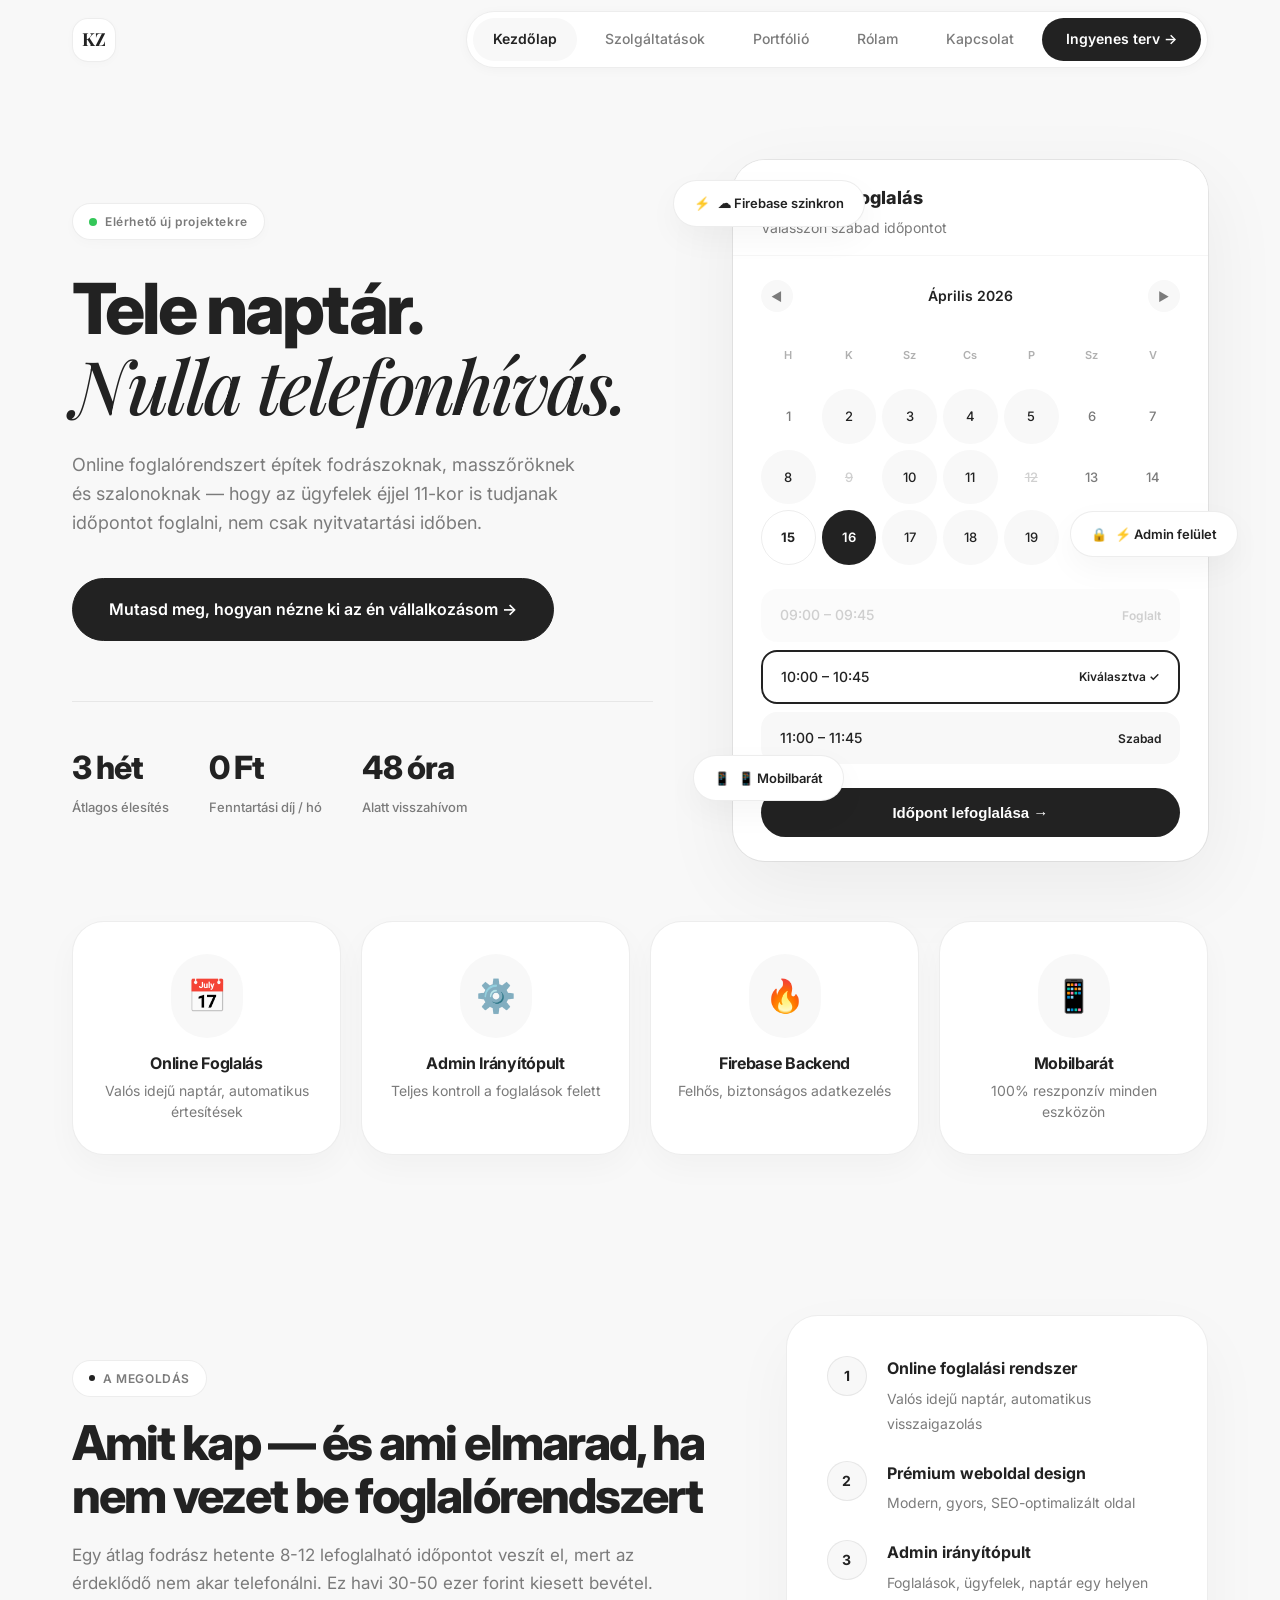
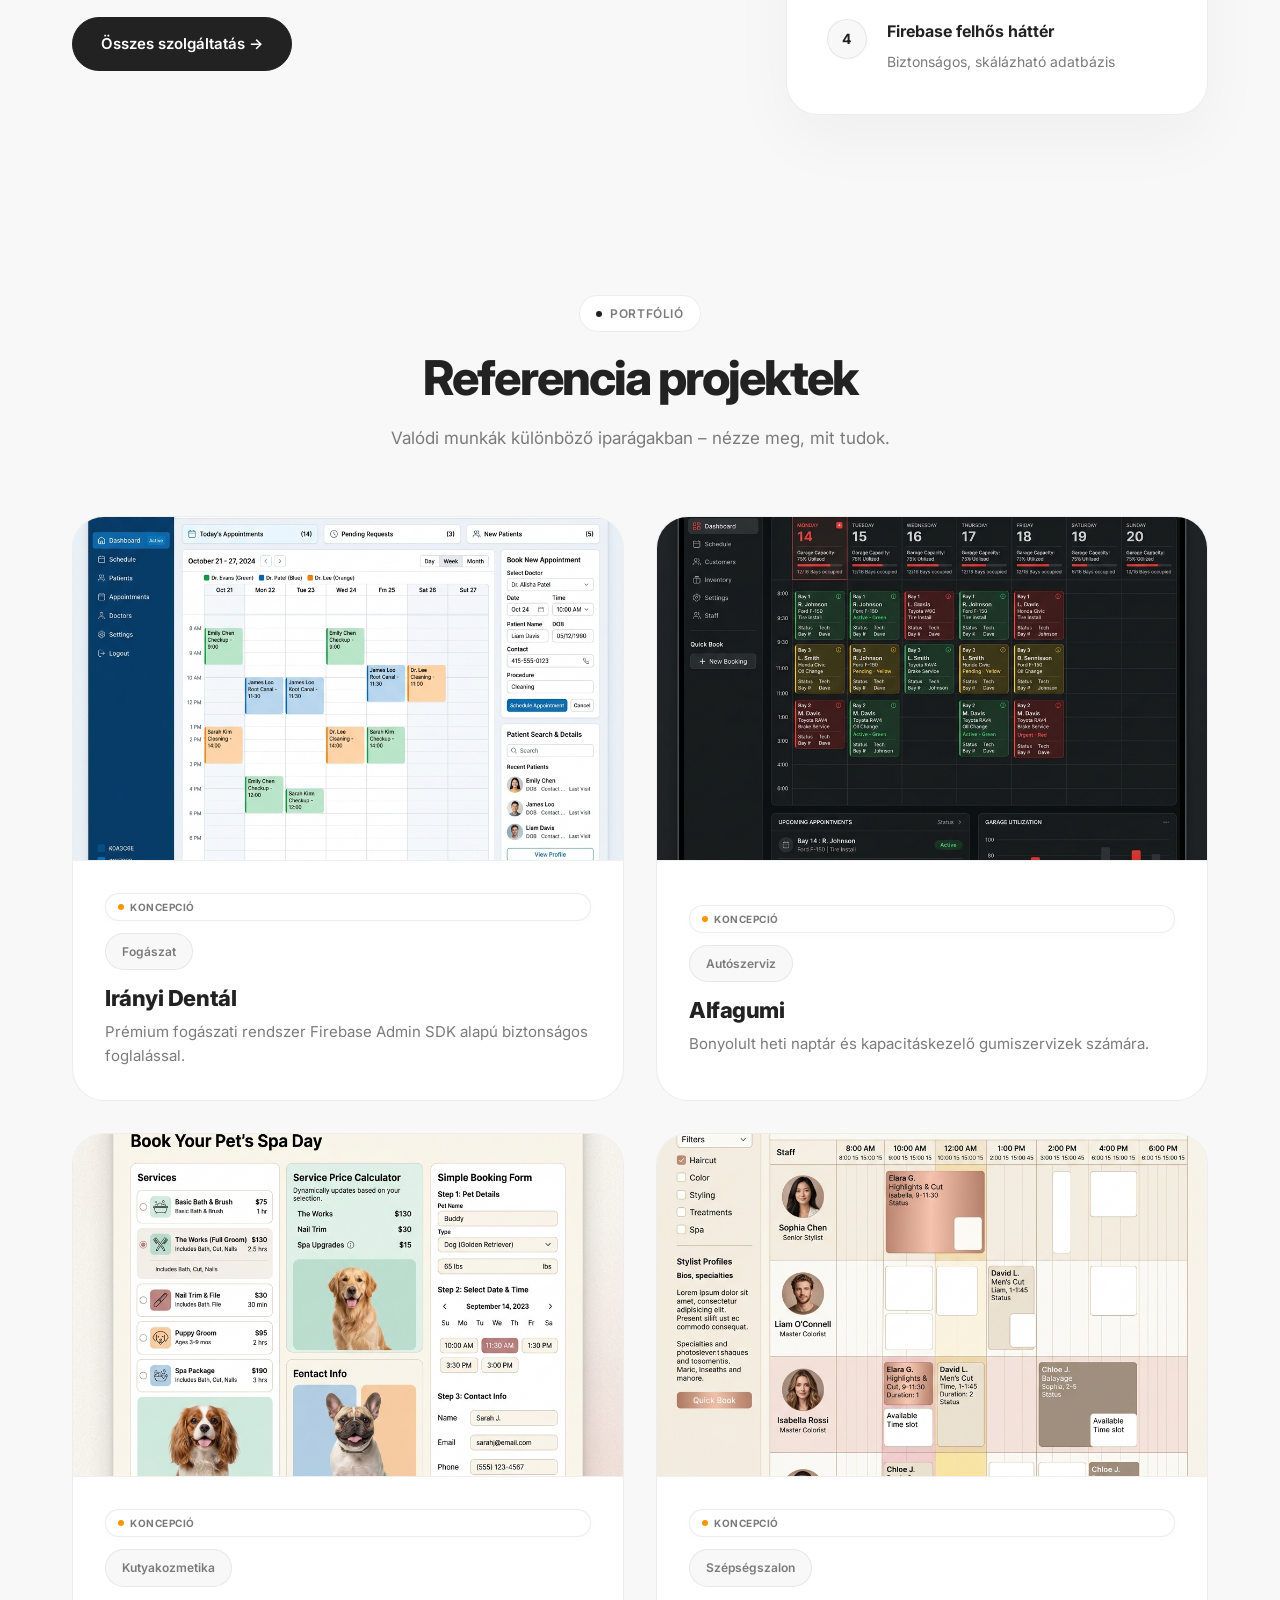
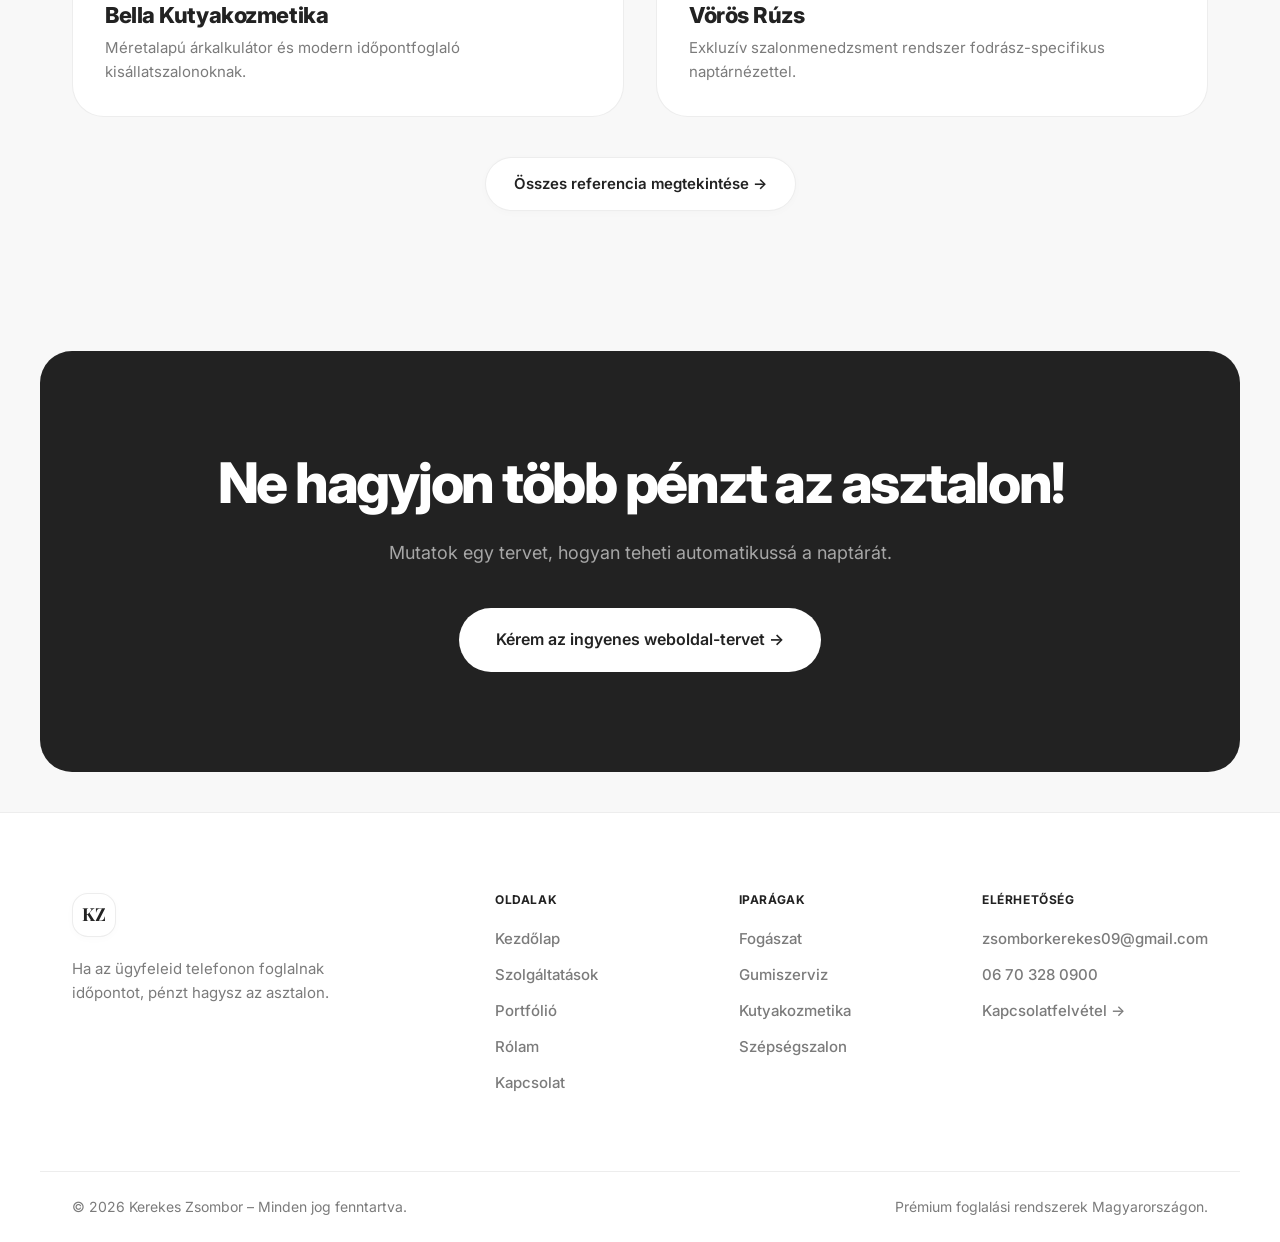
==== commit f054a906: "Update portfolio with real projects and compact mobile view" ====
--- a/index.html
+++ b/index.html
@@ -1,281 +1,303 @@
 <!DOCTYPE html>
 <html lang="hu">
+
 <head>
     <meta charset="UTF-8">
     <meta name="viewport" content="width=device-width, initial-scale=1.0">
     <title>Kerekes Zsombor – Webfejlesztő | Online Foglalási Rendszerek</title>
-    <meta name="description" content="Kerekes Zsombor webfejlesztő – Prémium online foglalási rendszerek fogászatoknak, gumiszervizeknek, kutyakozmetikusoknak és más vállalkozásoknak.">
+    <meta name="description"
+        content="Kerekes Zsombor webfejlesztő – Prémium online foglalási rendszerek fogászatoknak, gumiszervizeknek, kutyakozmetikusoknak és más vállalkozásoknak.">
     <link rel="stylesheet" href="style.css">
 </head>
+
 <body>
 
-<!-- NAV -->
-<nav class="nav" id="navbar">
-    <div class="nav-inner">
-        <a href="index.html" class="logo-mark">KZ</a>
-        <div class="nav-links">
-            <a href="index.html" class="active">Kezdőlap</a>
-            <a href="services.html">Szolgáltatások</a>
-            <a href="portfolio.html">Portfólió</a>
-            <a href="about.html">Rólam</a>
-            <a href="contact.html">Kapcsolat</a>
-            <a href="contact.html" class="nav-cta">Ingyenes terv →</a>
-        </div>
-        <button class="hamburger" id="hamburger" aria-label="Menü">
-            <span></span><span></span><span></span>
-        </button>
-    </div>
-</nav>
-<div class="mobile-nav" id="mobileNav">
-    <a href="index.html">Kezdőlap</a>
-    <a href="services.html">Szolgáltatások</a>
-    <a href="portfolio.html">Portfólió</a>
-    <a href="about.html">Rólam</a>
-    <a href="contact.html">Kapcsolat</a>
-    <a href="contact.html" class="nav-cta">Ingyenes weboldal-terv →</a>
-</div>
-
-<!-- HERO -->
-<section class="hero">
-    <div class="hero-left reveal">
-        <div class="hero-eyebrow">
-            <span class="dot"></span>
-            Elérhető új projektekre
-        </div>
-        <h1 class="hero-title">
-            Tele naptár.<br>
-            <span class="serif">Nulla telefonhívás.</span>
-        </h1>
-        <p class="hero-subtitle">
-            Online foglalórendszert építek fodrászoknak, masszőröknek és szalonoknak —
-            hogy az ügyfelek éjjel 11-kor is tudjanak időpontot foglalni, nem csak nyitvatartási időben.
-        </p>
-        <div class="hero-actions">
-            <a href="contact.html" class="btn btn-primary btn-lg" id="hero-cta">Mutasd meg, hogyan nézne ki az én vállalkozásom →</a>
-        </div>
-        <div class="hero-stats">
-            <div>
-                <span class="h-stat-num" data-count="3" data-suffix=" hét">3 hét</span>
-                <div class="h-stat-label">Átlagos élesítés</div>
-            </div>
-            <div>
-                <span class="h-stat-num" data-count="0" data-suffix=" Ft">0 Ft</span>
-                <div class="h-stat-label">Fenntartási díj / hó</div>
-            </div>
-            <div>
-                <span class="h-stat-num" data-count="48" data-suffix=" óra">48 óra</span>
-                <div class="h-stat-label">Alatt visszahívom</div>
-            </div>
-        </div>
-    </div>
-    <div class="hero-right reveal">
-        <div class="booking-card">
-            <div class="bc-header">
-                <div class="bc-clinic">🏥 Online Foglalás</div>
-                <div class="bc-sub">Válasszon szabad időpontot</div>
-            </div>
-            <div class="bc-body">
-                <div class="bc-calendar">
-                    <div class="bc-cal-header">
-                        <div class="bc-cal-nav">◀</div>
-                        <span>Április 2026</span>
-                        <div class="bc-cal-nav">▶</div>
-                    </div>
-                    <div class="bc-grid">
-                        <div class="bc-day hd">H</div><div class="bc-day hd">K</div>
-                        <div class="bc-day hd">Sz</div><div class="bc-day hd">Cs</div>
-                        <div class="bc-day hd">P</div><div class="bc-day hd">Sz</div>
-                        <div class="bc-day hd">V</div>
-                        <div class="bc-day">1</div>
-                        <div class="bc-day avail">2</div><div class="bc-day avail">3</div>
-                        <div class="bc-day avail">4</div><div class="bc-day avail">5</div>
-                        <div class="bc-day">6</div><div class="bc-day">7</div>
-                        <div class="bc-day avail">8</div><div class="bc-day booked">9</div>
-                        <div class="bc-day avail">10</div><div class="bc-day avail">11</div>
-                        <div class="bc-day booked">12</div><div class="bc-day">13</div>
-                        <div class="bc-day">14</div>
-                        <div class="bc-day today">15</div><div class="bc-day sel">16</div>
-                        <div class="bc-day avail">17</div><div class="bc-day avail">18</div>
-                        <div class="bc-day avail">19</div>
-                    </div>
-                </div>
-                <div class="bc-slots">
-                    <div class="bc-slot taken">
-                        <span>09:00 – 09:45</span>
-                        <span class="bc-slot-badge">Foglalt</span>
-                    </div>
-                    <div class="bc-slot picked">
-                        <span>10:00 – 10:45</span>
-                        <span class="bc-slot-badge">Kiválasztva ✓</span>
-                    </div>
-                    <div class="bc-slot free">
-                        <span>11:00 – 11:45</span>
-                        <span class="bc-slot-badge">Szabad</span>
-                    </div>
-                </div>
-                <button class="bc-btn">Időpont lefoglalása →</button>
-            </div>
-        </div>
-        <div class="hero-chip chip-1">☁ Firebase szinkron</div>
-        <div class="hero-chip chip-2">📱 Mobilbarát</div>
-        <div class="hero-chip chip-3">⚡ Admin felület</div>
-    </div>
-</section>
-
-<!-- QUICK STRIP -->
-<div class="quick-strip reveal">
-    <div class="qs-item">
-        <div class="qs-icon">📅</div>
-        <h4>Online Foglalás</h4>
-        <p>Valós idejű naptár, automatikus értesítések</p>
-    </div>
-    <div class="qs-item">
-        <div class="qs-icon">⚙️</div>
-        <h4>Admin Irányítópult</h4>
-        <p>Teljes kontroll a foglalások felett</p>
-    </div>
-    <div class="qs-item">
-        <div class="qs-icon">🔥</div>
-        <h4>Firebase Backend</h4>
-        <p>Felhős, biztonságos adatkezelés</p>
-    </div>
-    <div class="qs-item">
-        <div class="qs-icon">📱</div>
-        <h4>Mobilbarát</h4>
-        <p>100% reszponzív minden eszközön</p>
-    </div>
-</div>
-
-<!-- TEASER: SERVICES -->
-<div class="teaser reveal">
-    <div class="teaser-text">
-        <span class="section-tag">A MEGOLDÁS</span>
-        <h2 class="section-title">Amit kap — és ami elmarad, ha nem vezet be foglalórendszert</h2>
-        <p class="section-desc">Egy átlag fodrász hetente 8-12 lefoglalható időpontot veszít el, mert az érdeklődő nem akar telefonálni. Ez havi 30-50 ezer forint kiesett bevétel.</p>
-        <a href="services.html" class="btn btn-primary" style="margin-top: 20px;">Összes szolgáltatás →</a>
-    </div>
-    <div class="teaser-card">
-        <ul class="tc-list">
-            <li class="tc-item">
-                <div class="tc-num">1</div>
-                <div class="tc-body">
-                    <strong>Online foglalási rendszer</strong>
-                    <span>Valós idejű naptár, automatikus visszaigazolás</span>
-                </div>
-            </li>
-            <li class="tc-item">
-                <div class="tc-num">2</div>
-                <div class="tc-body">
-                    <strong>Prémium weboldal design</strong>
-                    <span>Modern, gyors, SEO-optimalizált oldal</span>
-                </div>
-            </li>
-            <li class="tc-item">
-                <div class="tc-num">3</div>
-                <div class="tc-body">
-                    <strong>Admin irányítópult</strong>
-                    <span>Foglalások, ügyfelek, naptár egy helyen</span>
-                </div>
-            </li>
-            <li class="tc-item">
-                <div class="tc-num">4</div>
-                <div class="tc-body">
-                    <strong>Firebase felhős háttér</strong>
-                    <span>Biztonságos, skálázható adatbázis</span>
-                </div>
-            </li>
-        </ul>
-    </div>
-</div>
-
-<!-- MINI PORTFOLIO PREVIEW -->
-<div class="home-portfolio reveal">
-    <div class="section-header">
-        <span class="section-tag">PORTFÓLIÓ</span>
-        <h2 class="section-title">Referencia projektek</h2>
-        <p class="section-desc">Valódi munkák különböző iparágakban – nézze meg, mit tudok.</p>
-    </div>
-    <div class="hp-grid">
-        <div class="hp-card">
-            <div class="hp-img"><img src="img_dental.png" alt="Fogászati foglalási rendszer"></div>
-            <div class="hp-info">
-                <div class="hp-sector">Fogászat</div>
-                <h4>Prémium Fogászati Weboldal</h4>
-                <p>Online foglalás, admin dashboard, Firebase</p>
-            </div>
-        </div>
-        <div class="hp-card">
-            <div class="hp-img"><img src="img_tire.png" alt="Gumiszerviz foglalási rendszer"></div>
-            <div class="hp-info">
-                <div class="hp-sector">Gumiszerviz</div>
-                <h4>Autószerviz Booking</h4>
-                <p>Heti kapacitáskezelő, állás-foglalás</p>
-            </div>
-        </div>
-        <div class="hp-card">
-            <div class="hp-img"><img src="img_dog.png" alt="Kutyakozmetika weboldal"></div>
-            <div class="hp-info">
-                <div class="hp-sector">Kutyakozmetika</div>
-                <h4>Kisállatszalon Platform</h4>
-                <p>Szolgáltatáslista, időpontfoglaló</p>
-            </div>
-        </div>
-        <div class="hp-card">
-            <div class="hp-img"><img src="img_salon.png" alt="Szépségszalon weboldal"></div>
-            <div class="hp-info">
-                <div class="hp-sector">Szépségszalon</div>
-                <h4>Szalonmenedzsment Rendszer</h4>
-                <p>Fodrász-naptár, jóváhagyásos foglalás</p>
-            </div>
-        </div>
-    </div>
-    <div style="text-align:center; margin-top: 40px;">
-        <a href="portfolio.html" class="btn btn-outline">Összes referencia megtekintése →</a>
-    </div>
-</div>
-
-<!-- HOME CTA -->
-<div class="home-cta reveal">
-    <h2>Ne hagyjon több pénzt az asztalon!</h2>
-    <p>Mutatok egy tervet, hogyan teheti automatikussá a naptárát.</p>
-    <a href="contact.html" class="btn btn-white btn-lg" id="home-bottom-cta">Kérem az ingyenes weboldal-tervet →</a>
-</div>
-
-<!-- FOOTER -->
-<footer class="footer">
-    <div class="footer-inner">
-        <div class="footer-brand">
-            <div class="logo-mark">KZ</div>
-            <p style="margin-top: 16px;">Ha az ügyfeleid telefonon foglalnak időpontot, pénzt hagysz az asztalon.</p>
-        </div>
-        <div class="footer-col">
-            <h4>Oldalak</h4>
-            <a href="index.html">Kezdőlap</a>
-            <a href="services.html">Szolgáltatások</a>
-            <a href="portfolio.html">Portfólió</a>
-            <a href="about.html">Rólam</a>
-            <a href="contact.html">Kapcsolat</a>
-        </div>
-        <div class="footer-col">
-            <h4>Iparágak</h4>
-            <a href="portfolio.html">Fogászat</a>
-            <a href="portfolio.html">Gumiszerviz</a>
-            <a href="portfolio.html">Kutyakozmetika</a>
-            <a href="portfolio.html">Szépségszalon</a>
-        </div>
-        <div class="footer-col">
-            <h4>Elérhetőség</h4>
-            <a href="mailto:zsomborkerekes09@gmail.com">zsomborkerekes09@gmail.com</a>
-            <a href="tel:+36703280900">06 70 328 0900</a>
-            <a href="contact.html">Kapcsolatfelvétel →</a>
-        </div>
-    </div>
-    <div class="footer-bottom">
-        <span>© 2026 Kerekes Zsombor – Minden jog fenntartva.</span>
-        <span>Prémium foglalási rendszerek Magyarországon.</span>
-    </div>
-</footer>
-
-<script src="script.js"></script>
+    <!-- NAV -->
+    <nav class="nav" id="navbar">
+        <div class="nav-inner">
+            <a href="index.html" class="logo-mark">KZ</a>
+            <div class="nav-links">
+                <a href="index.html" class="active">Kezdőlap</a>
+                <a href="services.html">Szolgáltatások</a>
+                <a href="portfolio.html">Portfólió</a>
+                <a href="about.html">Rólam</a>
+                <a href="contact.html">Kapcsolat</a>
+                <a href="contact.html" class="nav-cta">Ingyenes terv →</a>
+            </div>
+            <button class="hamburger" id="hamburger" aria-label="Menü">
+                <span></span><span></span><span></span>
+            </button>
+        </div>
+    </nav>
+    <div class="mobile-nav" id="mobileNav">
+        <a href="index.html">Kezdőlap</a>
+        <a href="services.html">Szolgáltatások</a>
+        <a href="portfolio.html">Portfólió</a>
+        <a href="about.html">Rólam</a>
+        <a href="contact.html">Kapcsolat</a>
+        <a href="contact.html" class="nav-cta">Ingyenes weboldal-terv →</a>
+    </div>
+
+    <!-- HERO -->
+    <section class="hero">
+        <div class="hero-left reveal">
+            <div class="hero-eyebrow">
+                <span class="dot"></span>
+                Elérhető új projektekre
+            </div>
+            <h1 class="hero-title">
+                Tele naptár.<br>
+                <span class="serif">Nulla telefonhívás.</span>
+            </h1>
+            <p class="hero-subtitle">
+                Online foglalórendszert építek fodrászoknak, masszőröknek és szalonoknak —
+                hogy az ügyfelek éjjel 11-kor is tudjanak időpontot foglalni, nem csak nyitvatartási időben.
+            </p>
+            <div class="hero-actions">
+                <a href="contact.html" class="btn btn-primary btn-lg" id="hero-cta">Mutasd meg, hogyan nézne ki az én
+                    vállalkozásom →</a>
+            </div>
+            <div class="hero-stats">
+                <div>
+                    <span class="h-stat-num" data-count="3" data-suffix=" hét">3 hét</span>
+                    <div class="h-stat-label">Átlagos élesítés</div>
+                </div>
+                <div>
+                    <span class="h-stat-num" data-count="0" data-suffix=" Ft">0 Ft</span>
+                    <div class="h-stat-label">Fenntartási díj / hó</div>
+                </div>
+                <div>
+                    <span class="h-stat-num" data-count="48" data-suffix=" óra">48 óra</span>
+                    <div class="h-stat-label">Alatt visszahívom</div>
+                </div>
+            </div>
+        </div>
+        <div class="hero-right reveal">
+            <div class="booking-card">
+                <div class="bc-header">
+                    <div class="bc-clinic">🏥 Online Foglalás</div>
+                    <div class="bc-sub">Válasszon szabad időpontot</div>
+                </div>
+                <div class="bc-body">
+                    <div class="bc-calendar">
+                        <div class="bc-cal-header">
+                            <div class="bc-cal-nav">◀</div>
+                            <span>Április 2026</span>
+                            <div class="bc-cal-nav">▶</div>
+                        </div>
+                        <div class="bc-grid">
+                            <div class="bc-day hd">H</div>
+                            <div class="bc-day hd">K</div>
+                            <div class="bc-day hd">Sz</div>
+                            <div class="bc-day hd">Cs</div>
+                            <div class="bc-day hd">P</div>
+                            <div class="bc-day hd">Sz</div>
+                            <div class="bc-day hd">V</div>
+                            <div class="bc-day">1</div>
+                            <div class="bc-day avail">2</div>
+                            <div class="bc-day avail">3</div>
+                            <div class="bc-day avail">4</div>
+                            <div class="bc-day avail">5</div>
+                            <div class="bc-day">6</div>
+                            <div class="bc-day">7</div>
+                            <div class="bc-day avail">8</div>
+                            <div class="bc-day booked">9</div>
+                            <div class="bc-day avail">10</div>
+                            <div class="bc-day avail">11</div>
+                            <div class="bc-day booked">12</div>
+                            <div class="bc-day">13</div>
+                            <div class="bc-day">14</div>
+                            <div class="bc-day today">15</div>
+                            <div class="bc-day sel">16</div>
+                            <div class="bc-day avail">17</div>
+                            <div class="bc-day avail">18</div>
+                            <div class="bc-day avail">19</div>
+                        </div>
+                    </div>
+                    <div class="bc-slots">
+                        <div class="bc-slot taken">
+                            <span>09:00 – 09:45</span>
+                            <span class="bc-slot-badge">Foglalt</span>
+                        </div>
+                        <div class="bc-slot picked">
+                            <span>10:00 – 10:45</span>
+                            <span class="bc-slot-badge">Kiválasztva ✓</span>
+                        </div>
+                        <div class="bc-slot free">
+                            <span>11:00 – 11:45</span>
+                            <span class="bc-slot-badge">Szabad</span>
+                        </div>
+                    </div>
+                    <button class="bc-btn">Időpont lefoglalása →</button>
+                </div>
+            </div>
+            <div class="hero-chip chip-1">☁ Firebase szinkron</div>
+            <div class="hero-chip chip-2">📱 Mobilbarát</div>
+            <div class="hero-chip chip-3">⚡ Admin felület</div>
+        </div>
+    </section>
+
+    <!-- QUICK STRIP -->
+    <div class="quick-strip reveal">
+        <div class="qs-item">
+            <div class="qs-icon">📅</div>
+            <h4>Online Foglalás</h4>
+            <p>Valós idejű naptár, automatikus értesítések</p>
+        </div>
+        <div class="qs-item">
+            <div class="qs-icon">⚙️</div>
+            <h4>Admin Irányítópult</h4>
+            <p>Teljes kontroll a foglalások felett</p>
+        </div>
+        <div class="qs-item">
+            <div class="qs-icon">🔥</div>
+            <h4>Firebase Backend</h4>
+            <p>Felhős, biztonságos adatkezelés</p>
+        </div>
+        <div class="qs-item">
+            <div class="qs-icon">📱</div>
+            <h4>Mobilbarát</h4>
+            <p>100% reszponzív minden eszközön</p>
+        </div>
+    </div>
+
+    <!-- TEASER: SERVICES -->
+    <div class="teaser reveal">
+        <div class="teaser-text">
+            <span class="section-tag">A MEGOLDÁS</span>
+            <h2 class="section-title">Amit kap — és ami elmarad, ha nem vezet be foglalórendszert</h2>
+            <p class="section-desc">Egy átlag fodrász hetente 8-12 lefoglalható időpontot veszít el, mert az érdeklődő
+                nem akar telefonálni. Ez havi 30-50 ezer forint kiesett bevétel.</p>
+            <a href="services.html" class="btn btn-primary" style="margin-top: 20px;">Összes szolgáltatás →</a>
+        </div>
+        <div class="teaser-card">
+            <ul class="tc-list">
+                <li class="tc-item">
+                    <div class="tc-num">1</div>
+                    <div class="tc-body">
+                        <strong>Online foglalási rendszer</strong>
+                        <span>Valós idejű naptár, automatikus visszaigazolás</span>
+                    </div>
+                </li>
+                <li class="tc-item">
+                    <div class="tc-num">2</div>
+                    <div class="tc-body">
+                        <strong>Prémium weboldal design</strong>
+                        <span>Modern, gyors, SEO-optimalizált oldal</span>
+                    </div>
+                </li>
+                <li class="tc-item">
+                    <div class="tc-num">3</div>
+                    <div class="tc-body">
+                        <strong>Admin irányítópult</strong>
+                        <span>Foglalások, ügyfelek, naptár egy helyen</span>
+                    </div>
+                </li>
+                <li class="tc-item">
+                    <div class="tc-num">4</div>
+                    <div class="tc-body">
+                        <strong>Firebase felhős háttér</strong>
+                        <span>Biztonságos, skálázható adatbázis</span>
+                    </div>
+                </li>
+            </ul>
+        </div>
+    </div>
+
+    <!-- MINI PORTFOLIO PREVIEW -->
+    <div class="home-portfolio reveal">
+        <div class="section-header">
+            <span class="section-tag">PORTFÓLIÓ</span>
+            <h2 class="section-title">Referencia projektek</h2>
+            <p class="section-desc">Valódi munkák különböző iparágakban – nézze meg, mit tudok.</p>
+        </div>
+        <div class="hp-grid">
+            <div class="hp-card">
+                <div class="hp-img"><img src="img_dental.png" alt="Irányi Dentál – Fogászati foglalási rendszer"></div>
+                <div class="hp-info">
+                    <div class="status-badge">Koncepció</div>
+                    <div class="hp-sector">Fogászat</div>
+                    <h4>Irányi Dentál</h4>
+                    <p>Prémium fogászati rendszer Firebase Admin SDK alapú biztonságos foglalással.</p>
+                </div>
+            </div>
+            <div class="hp-card">
+                <div class="hp-img"><img src="img_tire.png" alt="Alfagumi – Gumiszerviz foglalási rendszer"></div>
+                <div class="hp-info">
+                    <div class="status-badge">Koncepció</div>
+                    <div class="hp-sector">Autószerviz</div>
+                    <h4>Alfagumi</h4>
+                    <p>Bonyolult heti naptár és kapacitáskezelő gumiszervizek számára.</p>
+                </div>
+            </div>
+            <div class="hp-card">
+                <div class="hp-img"><img src="img_dog.png" alt="Bella Kutyakozmetika weboldal"></div>
+                <div class="hp-info">
+                    <div class="status-badge">Koncepció</div>
+                    <div class="hp-sector">Kutyakozmetika</div>
+                    <h4>Bella Kutyakozmetika</h4>
+                    <p>Méretalapú árkalkulátor és modern időpontfoglaló kisállatszalonoknak.</p>
+                </div>
+            </div>
+            <div class="hp-card">
+                <div class="hp-img"><img src="img_salon.png" alt="Vörös Rúzs Szépségszalon"></div>
+                <div class="hp-info">
+                    <div class="status-badge">Koncepció</div>
+                    <div class="hp-sector">Szépségszalon</div>
+                    <h4>Vörös Rúzs</h4>
+                    <p>Exkluzív szalonmenedzsment rendszer fodrász-specifikus naptárnézettel.</p>
+                </div>
+            </div>
+        </div>
+        <div style="text-align:center; margin-top: 40px;">
+            <a href="portfolio.html" class="btn btn-outline">Összes referencia megtekintése →</a>
+        </div>
+    </div>
+
+    <!-- HOME CTA -->
+    <div class="home-cta reveal">
+        <h2>Ne hagyjon több pénzt az asztalon!</h2>
+        <p>Mutatok egy tervet, hogyan teheti automatikussá a naptárát.</p>
+        <a href="contact.html" class="btn btn-white btn-lg" id="home-bottom-cta">Kérem az ingyenes weboldal-tervet →</a>
+    </div>
+
+    <!-- FOOTER -->
+    <footer class="footer">
+        <div class="footer-inner">
+            <div class="footer-brand">
+                <div class="logo-mark">KZ</div>
+                <p style="margin-top: 16px;">Ha az ügyfeleid telefonon foglalnak időpontot, pénzt hagysz az asztalon.
+                </p>
+            </div>
+            <div class="footer-col">
+                <h4>Oldalak</h4>
+                <a href="index.html">Kezdőlap</a>
+                <a href="services.html">Szolgáltatások</a>
+                <a href="portfolio.html">Portfólió</a>
+                <a href="about.html">Rólam</a>
+                <a href="contact.html">Kapcsolat</a>
+            </div>
+            <div class="footer-col">
+                <h4>Iparágak</h4>
+                <a href="portfolio.html">Fogászat</a>
+                <a href="portfolio.html">Gumiszerviz</a>
+                <a href="portfolio.html">Kutyakozmetika</a>
+                <a href="portfolio.html">Szépségszalon</a>
+            </div>
+            <div class="footer-col">
+                <h4>Elérhetőség</h4>
+                <a href="mailto:zsomborkerekes09@gmail.com">zsomborkerekes09@gmail.com</a>
+                <a href="tel:+36703280900">06 70 328 0900</a>
+                <a href="contact.html">Kapcsolatfelvétel →</a>
+            </div>
+        </div>
+        <div class="footer-bottom">
+            <span>© 2026 Kerekes Zsombor – Minden jog fenntartva.</span>
+            <span>Prémium foglalási rendszerek Magyarországon.</span>
+        </div>
+    </footer>
+
+    <script src="script.js"></script>
 </body>
-</html>
+
+</html>
--- a/style.css
+++ b/style.css
@@ -654,6 +654,32 @@
   margin-bottom: 16px;
   border: 1px solid var(--border);
 }
+
+.status-badge {
+  display: inline-flex;
+  align-items: center;
+  gap: 6px;
+  background: var(--white);
+  color: var(--gray);
+  font-size: 10px;
+  font-weight: 700;
+  text-transform: uppercase;
+  letter-spacing: 0.05em;
+  padding: 5px 12px;
+  border-radius: var(--r-pill);
+  border: 1px solid var(--border);
+  margin-bottom: 12px;
+  box-shadow: 0 2px 8px rgba(0,0,0,0.02);
+}
+
+.status-badge::before {
+  content: '';
+  width: 6px;
+  height: 6px;
+  border-radius: 50%;
+  background: #FF9500; /* Concept orange */
+}
+
 .hp-info h4 { font-size: 22px; font-weight: 800; color: var(--black); margin-bottom: 8px; letter-spacing: -0.02em; }
 .hp-info p  { font-size: 15px; color: var(--gray); }
 
@@ -1184,51 +1210,88 @@
    RESPONSIVE — MOBILE (≤ 600px)
 ══════════════════════════════════════════════════════════════ */
 @media (max-width: 600px) {
-  :root { --nav-h: 70px; }
-
-  .nav-inner { padding: 0 20px; }
-  .page-wrap  { padding-left: 20px; padding-right: 20px; }
-
-  .hero { padding: calc(var(--nav-h) + 40px) 20px 60px; }
-  .hero-title { font-size: clamp(38px, 11vw, 48px); }
-
-  .hero-actions .btn { width: 100%; margin-bottom: 0; }
-  .hero-actions { gap: 12px; }
+  :root { --nav-h: 64px; }
+
+  .nav-inner { padding: 0 16px; }
+  .page-wrap { padding-left: 16px; padding-right: 16px; padding-top: calc(var(--nav-h) + 40px); }
+
+  /* Hero - More compact */
+  .hero { padding: calc(var(--nav-h) + 20px) 16px 40px; min-height: auto; }
+  .hero-eyebrow { margin-bottom: 20px; font-size: 11px; padding: 6px 12px; }
+  .hero-title { font-size: 38px; margin-bottom: 16px; }
+  .hero-subtitle { font-size: 16px; margin-bottom: 32px; }
+  .hero-actions { gap: 8px; flex-direction: column; width: 100%; }
+  .hero-actions .btn { width: 100%; }
+  .hero-stats { display: none; } /* Hide stats on small mobile to save space */
   
-  .hero-stats { flex-direction: column; gap: 32px; border-top: none; padding-top: 0; }
-
-  .quick-strip { grid-template-columns: 1fr; margin-top: 20px; padding: 0 20px; }
+  .hero-right .booking-card { margin-top: 40px; }
+
+  /* Quick Strip - Horizontal Scroll */
+  .quick-strip {
+    display: flex;
+    overflow-x: auto;
+    scroll-snap-type: x mandatory;
+    gap: 12px;
+    margin: 0 -16px 40px;
+    padding: 0 16px 10px;
+    -webkit-overflow-scrolling: touch;
+    grid-template-columns: none;
+  }
+  .qs-item {
+    flex: 0 0 240px;
+    scroll-snap-align: start;
+    padding: 24px 20px;
+  }
+  .qs-icon { font-size: 24px; padding: 12px; margin-bottom: 12px; }
+
+  .teaser { padding: 40px 16px; }
+  .teaser-card { padding: 24px 20px; }
   
-  .teaser { padding: 60px 20px; }
-  .teaser-card { padding: 32px 24px; }
+  .services-grid { grid-template-columns: 1fr; padding: 0 16px 60px; gap: 16px; }
+  .portfolio-grid-full { padding: 0 16px 60px; gap: 24px; }
   
-  .services-grid { grid-template-columns: 1fr; padding: 0 20px 80px; }
-  .portfolio-grid-full { padding: 0 20px 80px; }
-  .home-portfolio { padding: 60px 20px; }
-  .hp-grid { grid-template-columns: 1fr; }
-
-  .about-hero-section { padding: 40px 20px 80px; }
-  .about-stats-row { grid-template-columns: 1fr; gap: 16px; }
-  .industries-section { padding: 80px 20px; }
-
-  .process-steps { grid-template-columns: 1fr; }
-  .process-hero { padding: 60px 20px 0; }
-  .process-section { padding: 24px 20px 80px; }
-
-  .footer-inner { grid-template-columns: 1fr; padding: 60px 20px 32px; gap: 40px; }
-  .footer-bottom { padding: 24px 20px; }
-  .footer-brand p { margin: 0 auto; text-align: center; }
-  .footer-col { text-align: center; }
-
-  .contact-grid { gap: 40px; }
-  .contact-form-box { padding: 32px 20px; }
-  .form-row { grid-template-columns: 1fr; }
-
-  .page-hero { padding: calc(var(--nav-h) + 40px) 20px 60px; }
-  .page-hero h1 { font-size: clamp(34px, 10vw, 44px); }
-
-  .home-cta, .services-cta { padding: 60px 20px; margin: 20px 20px; border-radius: var(--r-lg); }
-  .section-title { font-size: clamp(28px, 8vw, 36px); }
-
+  /* Home Portfolio - Horizontal Scroll (Apple-style) */
+  .home-portfolio { padding: 40px 16px; }
+  .section-header { margin-bottom: 32px; text-align: left; }
+  .section-tag { margin-bottom: 12px; }
+  .section-title { font-size: 32px; margin-bottom: 12px; }
+  
+  .hp-grid {
+    display: flex;
+    overflow-x: auto;
+    scroll-snap-type: x mandatory;
+    gap: 16px;
+    margin: 0 -16px;
+    padding: 0 16px 24px;
+    -webkit-overflow-scrolling: touch;
+    grid-template-columns: none;
+  }
+  .hp-card {
+    flex: 0 0 280px;
+    scroll-snap-align: start;
+    border-radius: var(--r-lg);
+  }
+  .hp-info { padding: 20px; }
+  .hp-info h4 { font-size: 18px; }
+  .hp-info p { font-size: 14px; }
+
+  /* Other sections */
+  .about-hero-section { padding: 20px 16px 60px; }
+  .about-stats-row { grid-template-columns: 1fr; gap: 12px; }
+  .astat { padding: 20px; }
+  .industries-section { padding: 60px 16px; }
+
+  .process-steps { gap: 12px; }
+  .process-step { padding: 32px 24px; }
+  .process-hero { padding: 40px 16px 0; }
+  .process-section { padding: 20px 16px 60px; }
+
+  .footer-inner { padding: 40px 16px 24px; gap: 32px; }
+  .footer-bottom { padding: 20px 16px; }
+
+  .contact-form-box { padding: 24px 16px; }
+  .page-hero { padding: calc(var(--nav-h) + 24px) 16px 40px; }
+  .home-cta, .services-cta { padding: 40px 20px; margin: 16px; }
+  
   .hero-chip { display: none; }
 }
